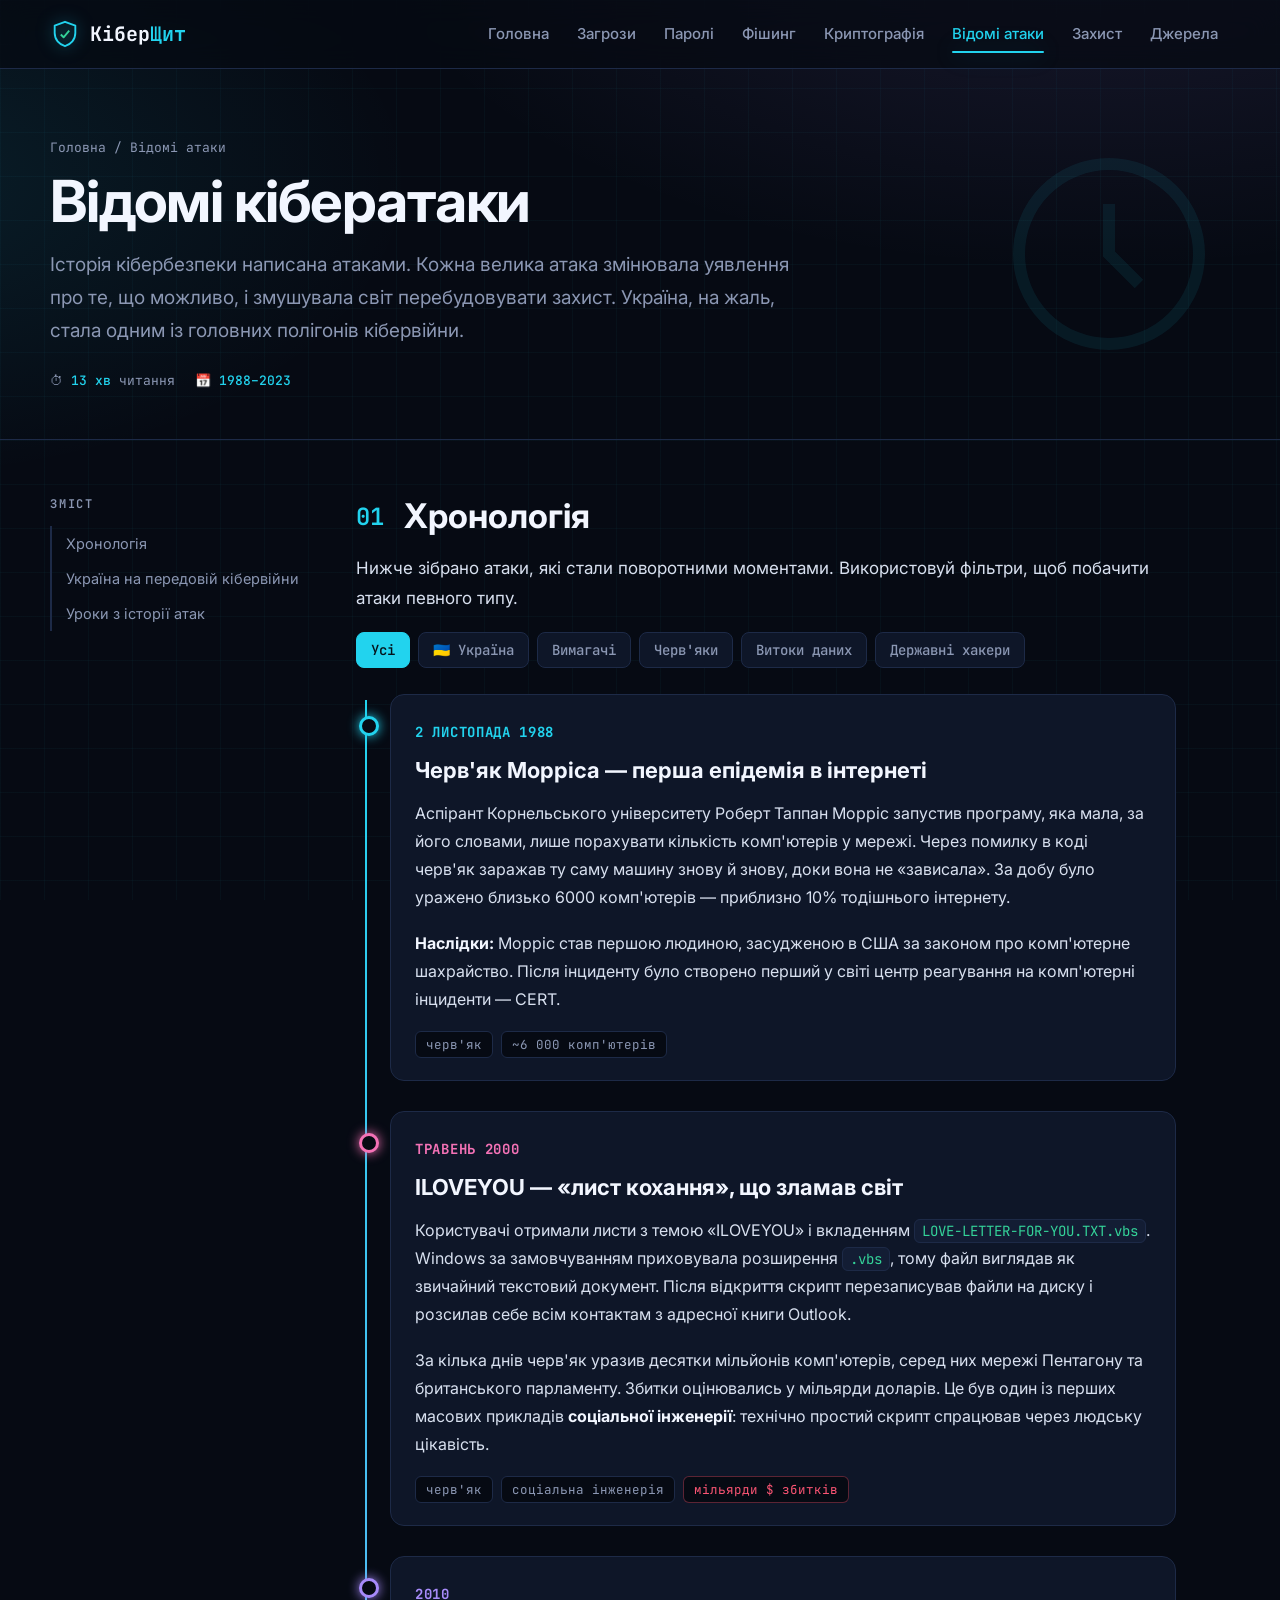
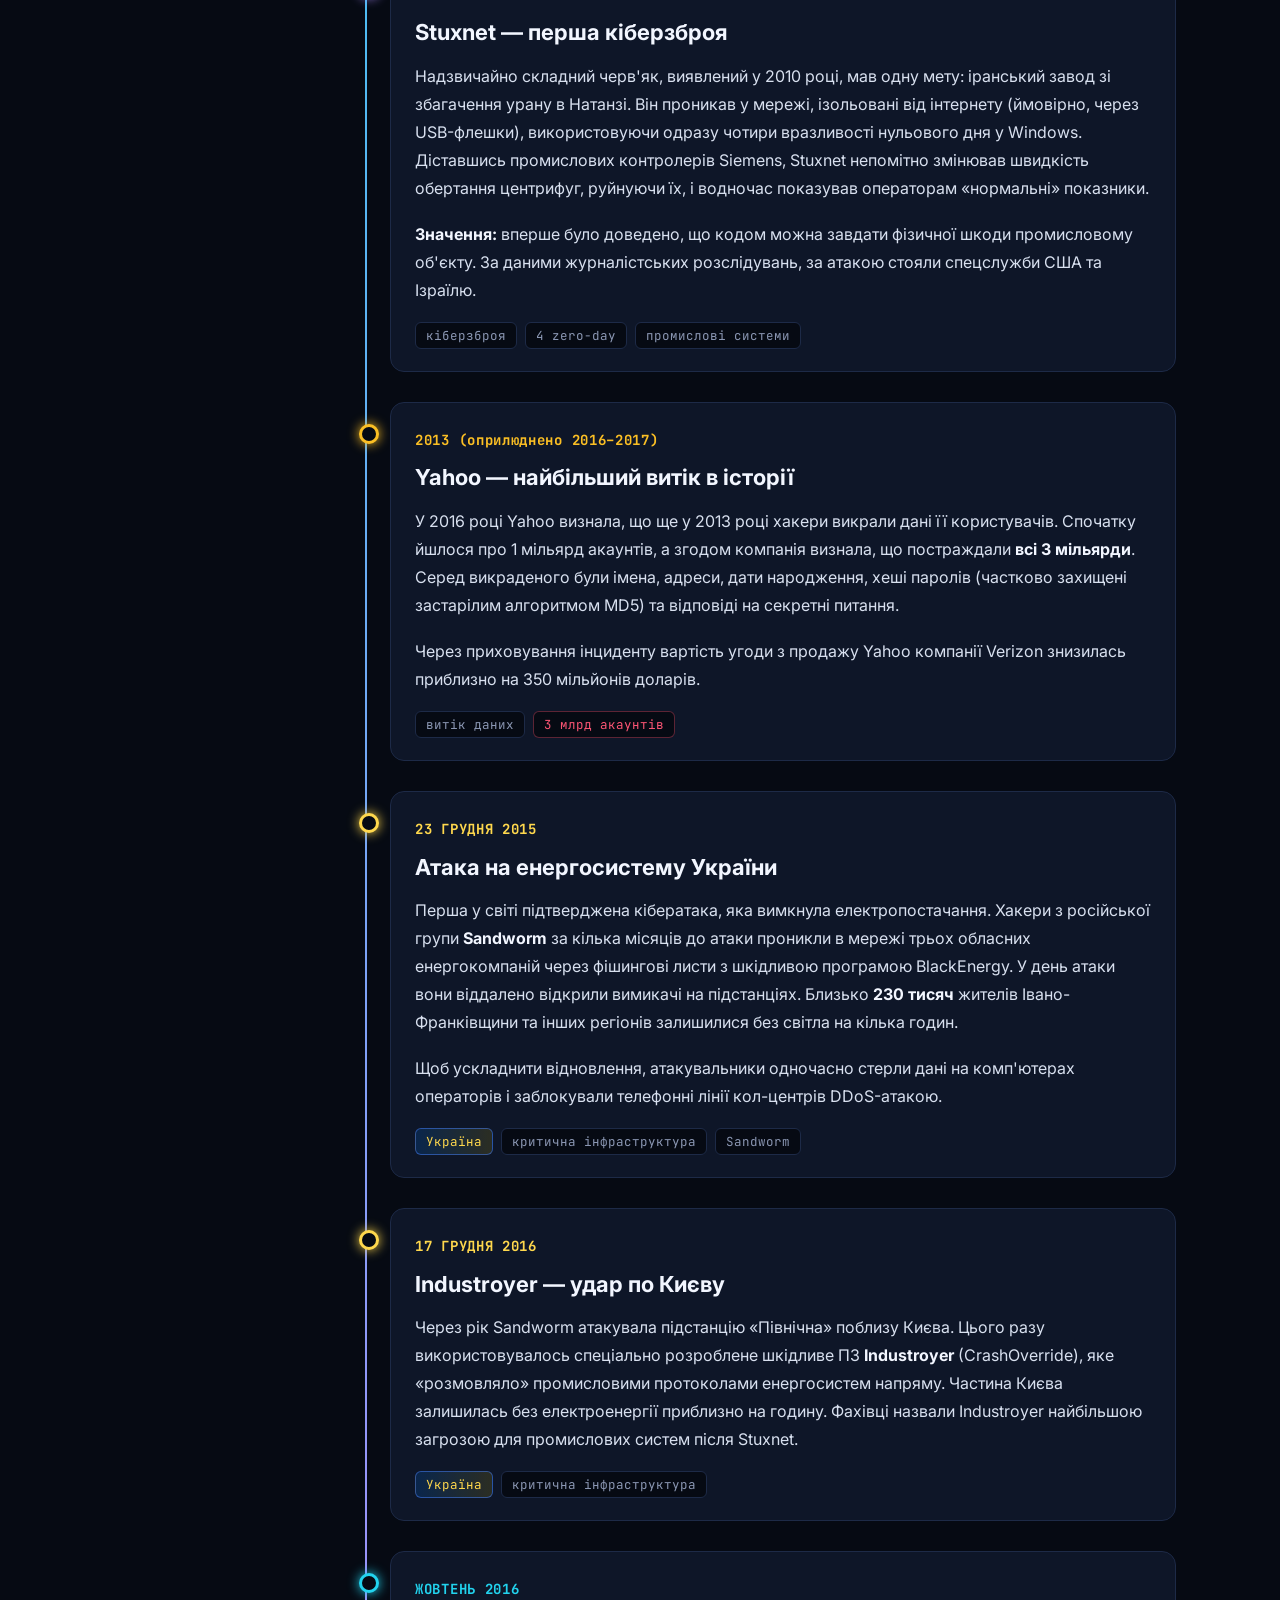
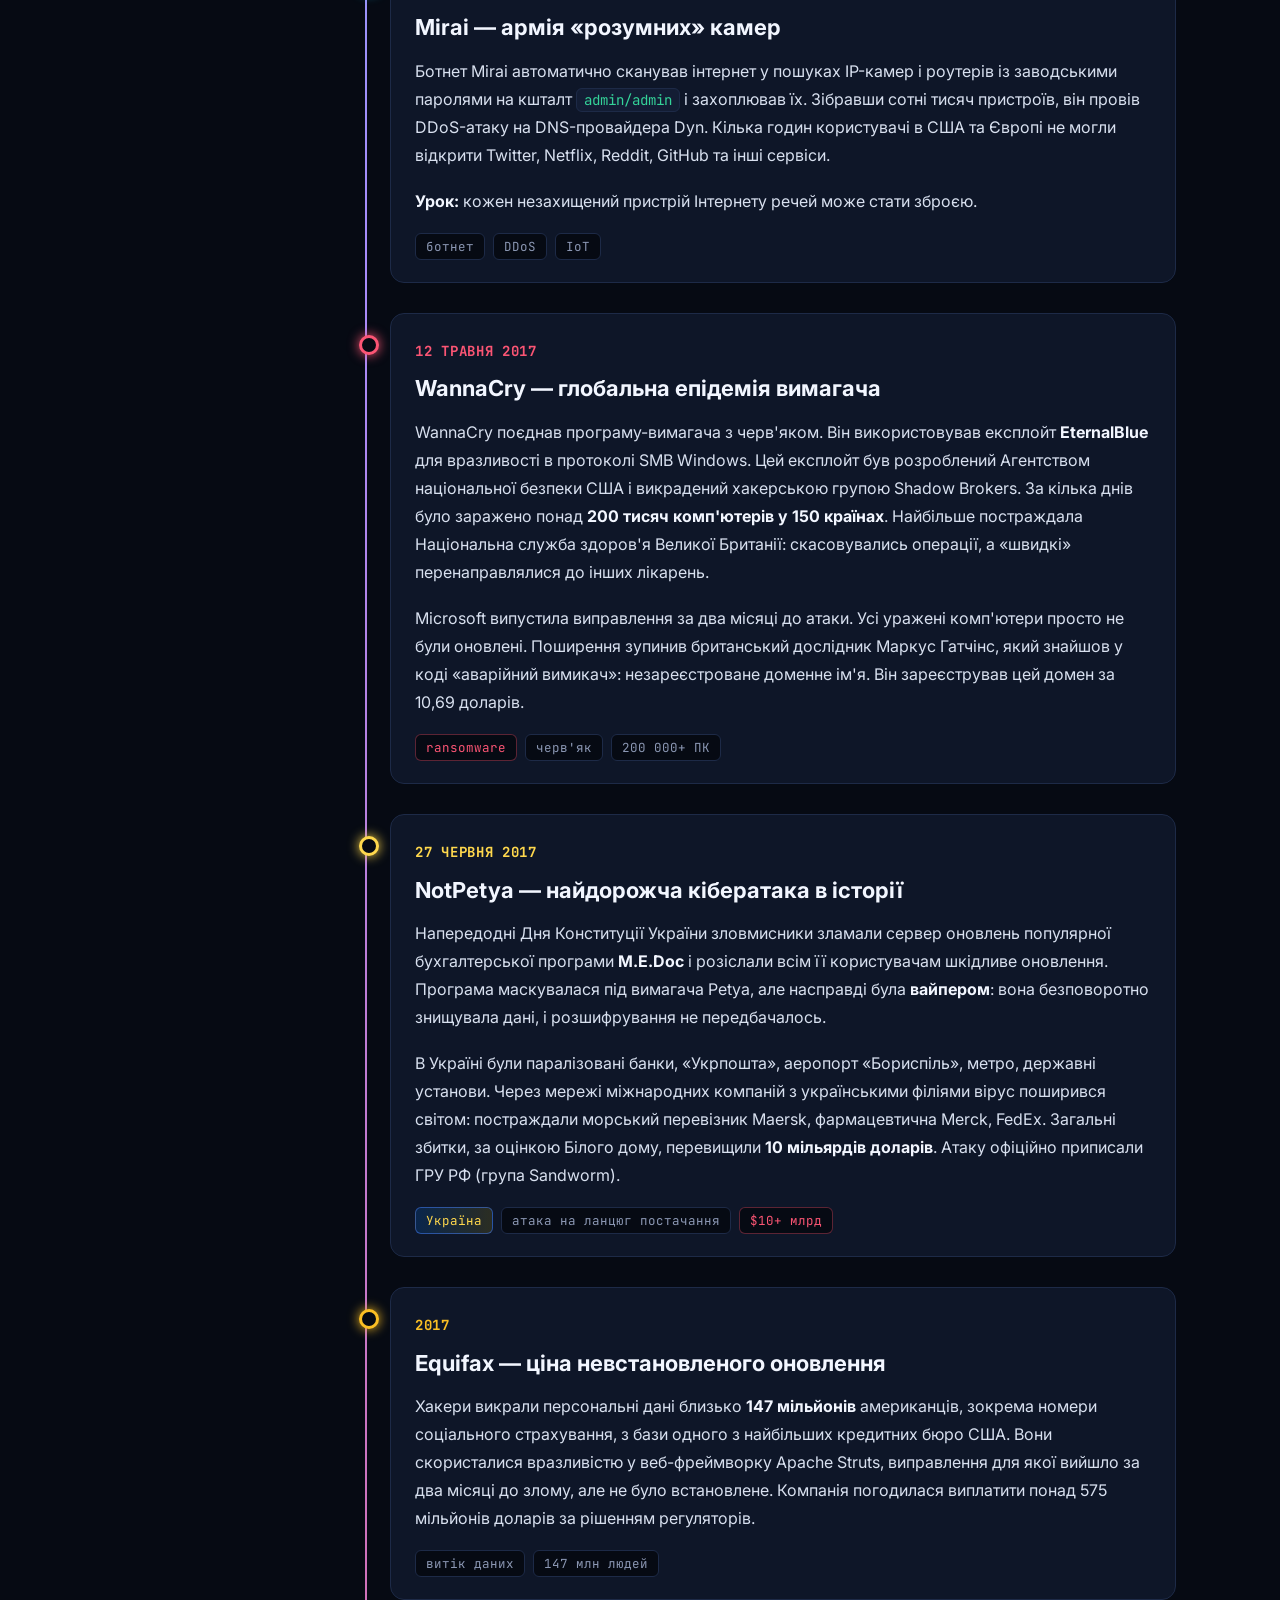
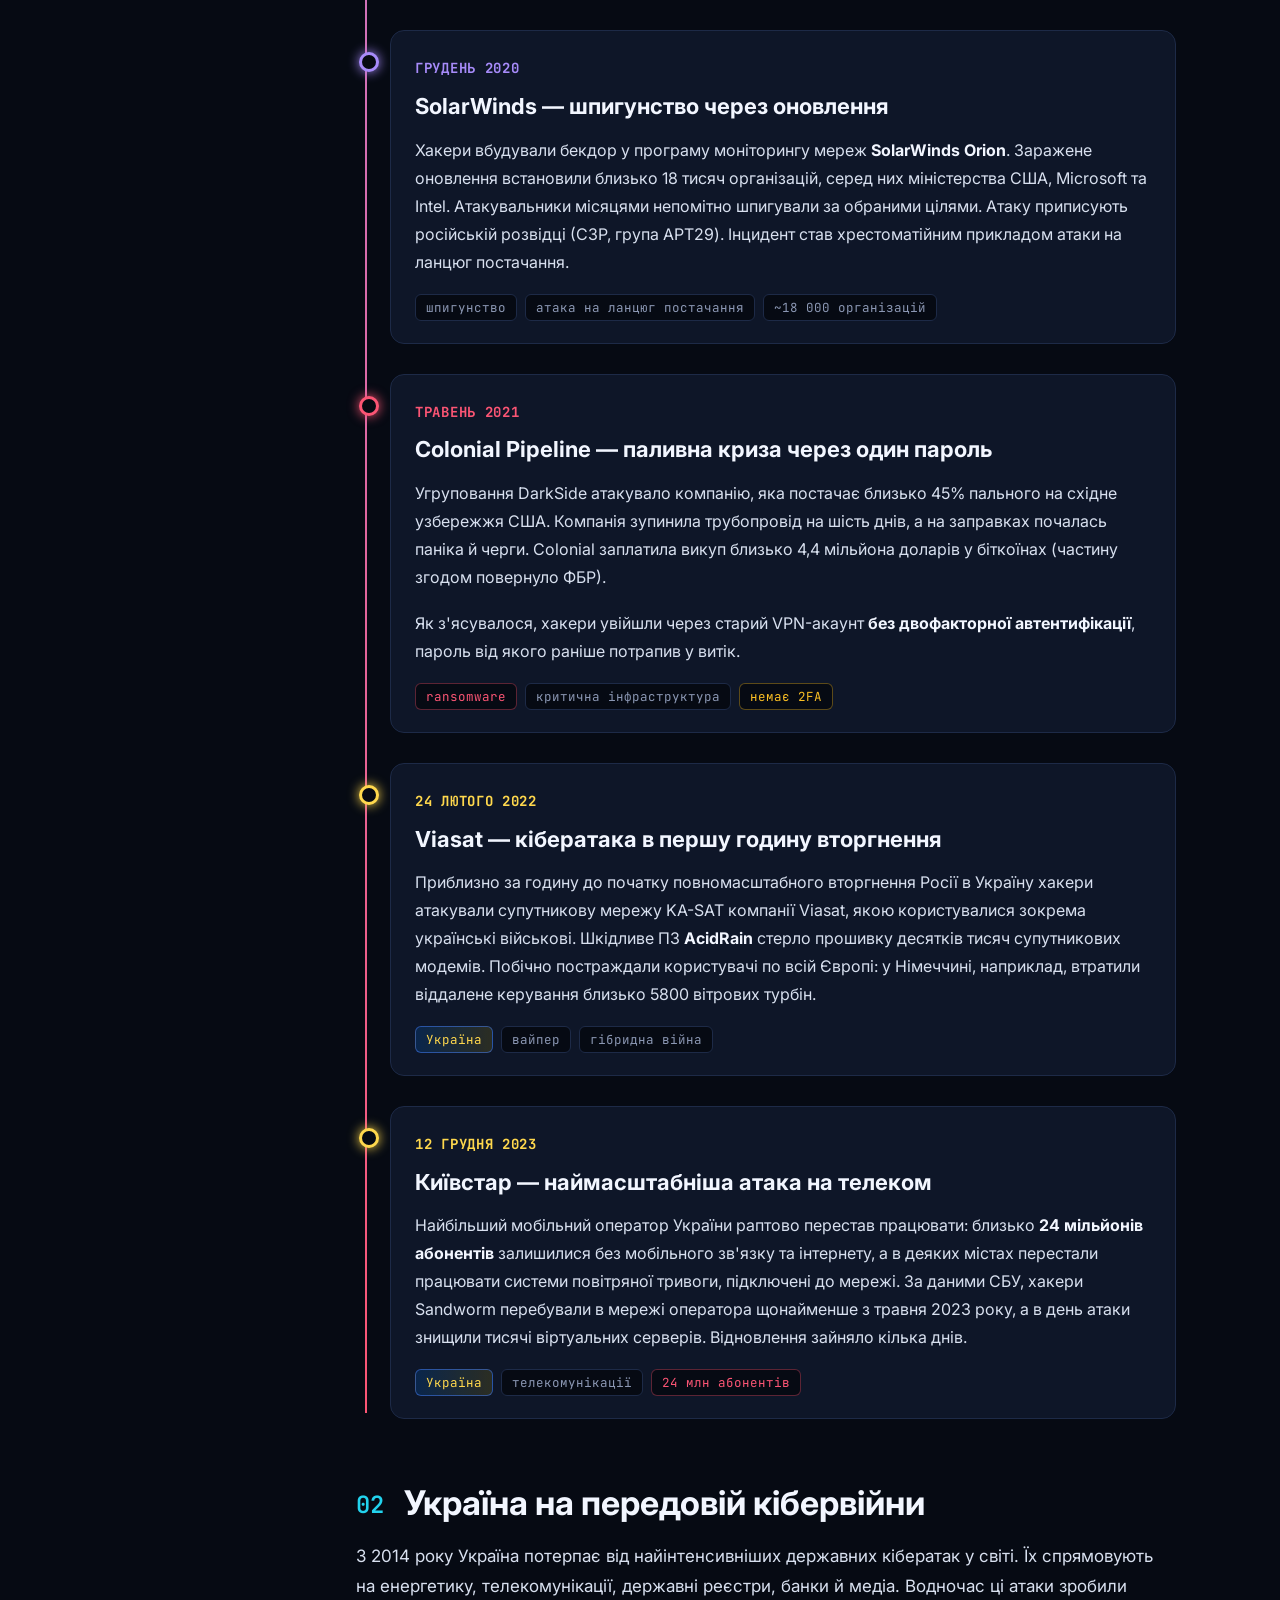
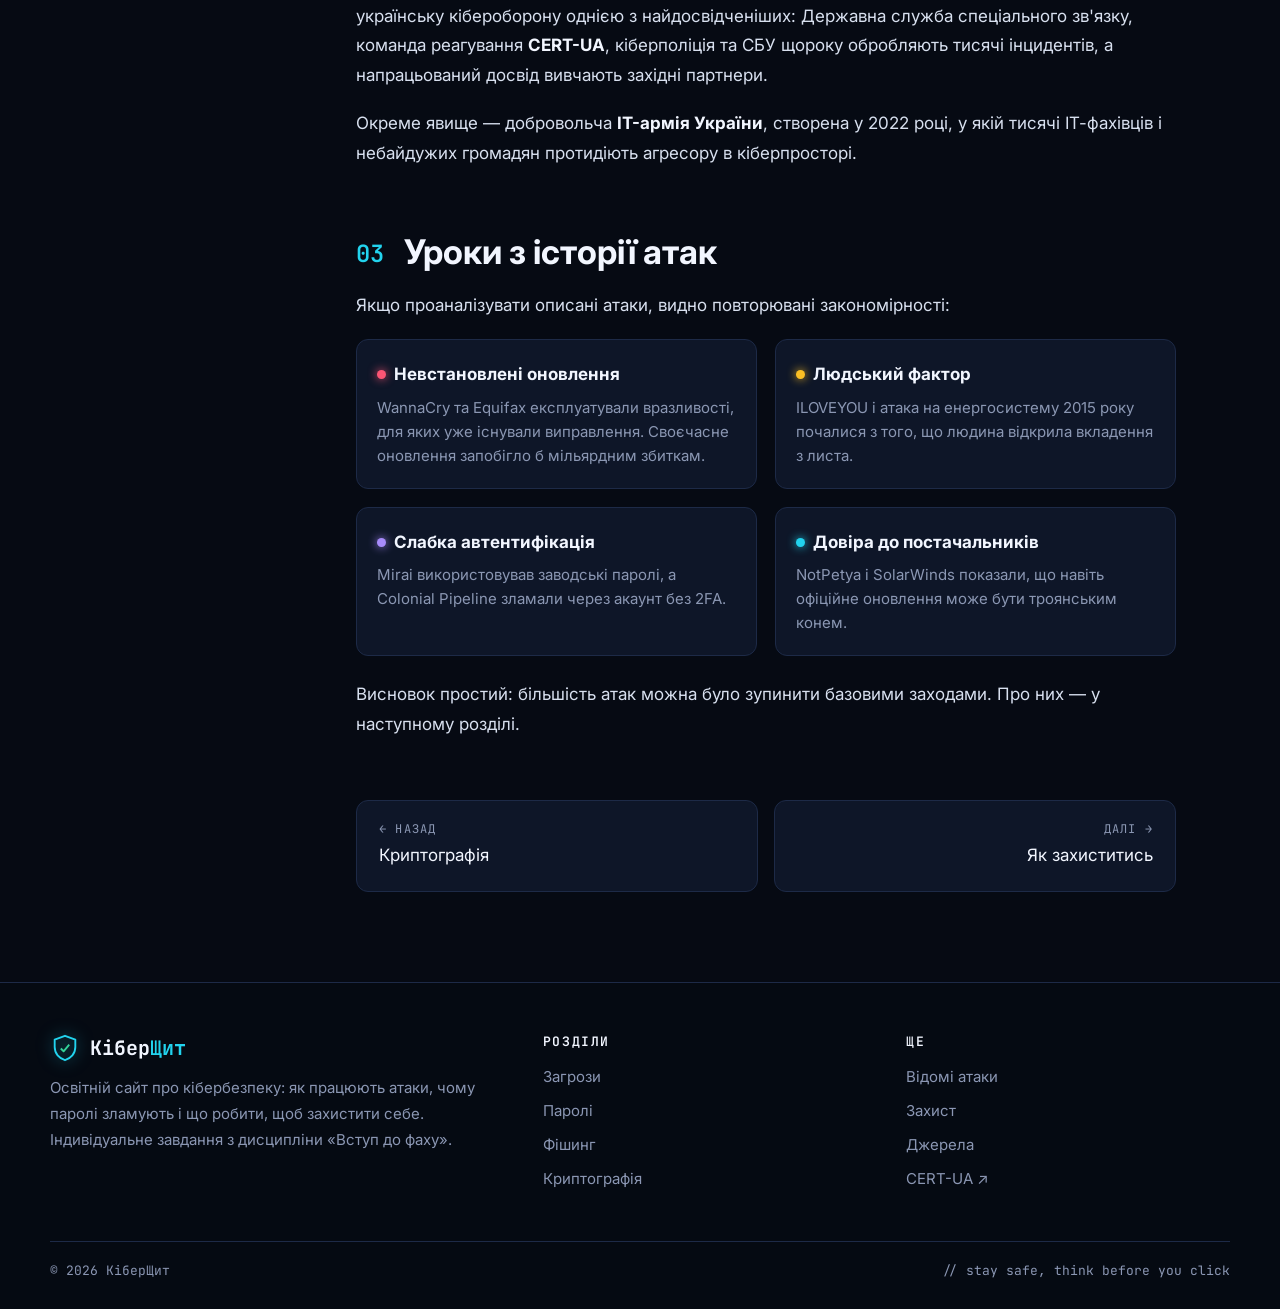
==== attacks.html @ 78609c38 "Сайт «КіберЩит» про кібербезпеку 8 сторінок: загрози, паролі, фішинг, криптографія, відомі атаки, за" ====
<!DOCTYPE html>
<html lang="uk">
<head>
  <meta charset="UTF-8">
  <meta name="viewport" content="width=device-width, initial-scale=1.0">
  <title>Відомі кібератаки — КіберЩит</title>
  <meta name="description" content="Хронологія найвідоміших кібератак: черв'як Морріса, ILOVEYOU, Stuxnet, WannaCry, NotPetya, атаки на енергосистему України та Київстар.">
  <link rel="preconnect" href="https://fonts.googleapis.com">
  <link rel="preconnect" href="https://fonts.gstatic.com" crossorigin>
  <link href="https://fonts.googleapis.com/css2?family=Inter:wght@400;500;600;700;800&family=JetBrains+Mono:wght@400;500;600;700;800&display=swap" rel="stylesheet">
  <link rel="stylesheet" href="assets/style.css">
  <link rel="icon" href="data:image/svg+xml,<svg xmlns='http://www.w3.org/2000/svg' viewBox='0 0 32 32'><path d='M16 3 5 7v8c0 7 4.7 12.2 11 14 6.3-1.8 11-7 11-14V7L16 3Z' fill='%2322d3ee'/></svg>">
</head>
<body>

<section class="page-hero">
  <svg class="big-icon" viewBox="0 0 24 24" fill="none" stroke="currentColor" stroke-width="1.2"><circle cx="12" cy="12" r="9"/><path d="M12 7v5l3 3"/></svg>
  <div class="container">
    <div class="crumbs"><a href="index.html">Головна</a> / Відомі атаки</div>
    <h1>Відомі кібератаки</h1>
    <p>Історія кібербезпеки написана атаками. Кожна велика атака змінювала уявлення про те, що можливо, і змушувала світ перебудовувати захист. Україна, на жаль, стала одним із головних полігонів кібервійни.</p>
    <div class="meta"><span>⏱ <b>13 хв</b> читання</span><span>📅 <b>1988–2023</b></span></div>
  </div>
</section>

<div class="container article-layout">
  <aside class="toc"></aside>
  <article class="prose">

    <h2>Хронологія</h2>
    <p>Нижче зібрано атаки, які стали поворотними моментами. Використовуй фільтри, щоб побачити атаки певного типу.</p>
    <div class="filters" id="filters">
      <button class="on" data-f="all" type="button">Усі</button>
      <button data-f="ua" type="button">🇺🇦 Україна</button>
      <button data-f="ransom" type="button">Вимагачі</button>
      <button data-f="worm" type="button">Черв'яки</button>
      <button data-f="leak" type="button">Витоки даних</button>
      <button data-f="state" type="button">Державні хакери</button>
    </div>

    <div class="timeline">
      <div class="tl-item reveal" data-cat="worm" style="--c: var(--cyan)">
        <div class="tl-card">
          <span class="tl-year">2 ЛИСТОПАДА 1988</span>
          <h3>Черв'як Морріса — перша епідемія в інтернеті</h3>
          <p>Аспірант Корнельського університету Роберт Таппан Морріс запустив програму, яка мала, за його словами, лише порахувати кількість комп'ютерів у мережі. Через помилку в коді черв'як заражав ту саму машину знову й знову, доки вона не «зависала». За добу було уражено близько 6000 комп'ютерів — приблизно 10% тодішнього інтернету.</p>
          <p><strong>Наслідки:</strong> Морріс став першою людиною, засудженою в США за законом про комп'ютерне шахрайство. Після інциденту було створено перший у світі центр реагування на комп'ютерні інциденти — CERT.</p>
          <div class="chips"><span class="chip">черв'як</span><span class="chip">~6 000 комп'ютерів</span></div>
        </div>
      </div>

      <div class="tl-item reveal" data-cat="worm" style="--c: #f472b6">
        <div class="tl-card">
          <span class="tl-year">ТРАВЕНЬ 2000</span>
          <h3>ILOVEYOU — «лист кохання», що зламав світ</h3>
          <p>Користувачі отримали листи з темою «ILOVEYOU» і вкладенням <code>LOVE-LETTER-FOR-YOU.TXT.vbs</code>. Windows за замовчуванням приховувала розширення <code>.vbs</code>, тому файл виглядав як звичайний текстовий документ. Після відкриття скрипт перезаписував файли на диску і розсилав себе всім контактам з адресної книги Outlook.</p>
          <p>За кілька днів черв'як уразив десятки мільйонів комп'ютерів, серед них мережі Пентагону та британського парламенту. Збитки оцінювались у мільярди доларів. Це був один із перших масових прикладів <strong>соціальної інженерії</strong>: технічно простий скрипт спрацював через людську цікавість.</p>
          <div class="chips"><span class="chip">черв'як</span><span class="chip">соціальна інженерія</span><span class="chip red">мільярди $ збитків</span></div>
        </div>
      </div>

      <div class="tl-item reveal" data-cat="state" style="--c: var(--violet)">
        <div class="tl-card">
          <span class="tl-year">2010</span>
          <h3>Stuxnet — перша кіберзброя</h3>
          <p>Надзвичайно складний черв'як, виявлений у 2010 році, мав одну мету: іранський завод зі збагачення урану в Натанзі. Він проникав у мережі, ізольовані від інтернету (ймовірно, через USB-флешки), використовуючи одразу чотири вразливості нульового дня у Windows. Діставшись промислових контролерів Siemens, Stuxnet непомітно змінював швидкість обертання центрифуг, руйнуючи їх, і водночас показував операторам «нормальні» показники.</p>
          <p><strong>Значення:</strong> вперше було доведено, що кодом можна завдати фізичної шкоди промисловому об'єкту. За даними журналістських розслідувань, за атакою стояли спецслужби США та Ізраїлю.</p>
          <div class="chips"><span class="chip">кіберзброя</span><span class="chip">4 zero-day</span><span class="chip">промислові системи</span></div>
        </div>
      </div>

      <div class="tl-item reveal" data-cat="leak" style="--c: var(--amber)">
        <div class="tl-card">
          <span class="tl-year">2013 (оприлюднено 2016–2017)</span>
          <h3>Yahoo — найбільший витік в історії</h3>
          <p>У 2016 році Yahoo визнала, що ще у 2013 році хакери викрали дані її користувачів. Спочатку йшлося про 1 мільярд акаунтів, а згодом компанія визнала, що постраждали <strong>всі 3 мільярди</strong>. Серед викраденого були імена, адреси, дати народження, хеші паролів (частково захищені застарілим алгоритмом MD5) та відповіді на секретні питання.</p>
          <p>Через приховування інциденту вартість угоди з продажу Yahoo компанії Verizon знизилась приблизно на 350 мільйонів доларів.</p>
          <div class="chips"><span class="chip">витік даних</span><span class="chip red">3 млрд акаунтів</span></div>
        </div>
      </div>

      <div class="tl-item reveal" data-cat="ua state" style="--c: #ffd84d">
        <div class="tl-card">
          <span class="tl-year">23 ГРУДНЯ 2015</span>
          <h3>Атака на енергосистему України</h3>
          <p>Перша у світі підтверджена кібератака, яка вимкнула електропостачання. Хакери з російської групи <strong>Sandworm</strong> за кілька місяців до атаки проникли в мережі трьох обласних енергокомпаній через фішингові листи з шкідливою програмою BlackEnergy. У день атаки вони віддалено відкрили вимикачі на підстанціях. Близько <strong>230 тисяч</strong> жителів Івано-Франківщини та інших регіонів залишилися без світла на кілька годин.</p>
          <p>Щоб ускладнити відновлення, атакувальники одночасно стерли дані на комп'ютерах операторів і заблокували телефонні лінії кол-центрів DDoS-атакою.</p>
          <div class="chips"><span class="chip ua">Україна</span><span class="chip">критична інфраструктура</span><span class="chip">Sandworm</span></div>
        </div>
      </div>

      <div class="tl-item reveal" data-cat="ua state" style="--c: #ffd84d">
        <div class="tl-card">
          <span class="tl-year">17 ГРУДНЯ 2016</span>
          <h3>Industroyer — удар по Києву</h3>
          <p>Через рік Sandworm атакувала підстанцію «Північна» поблизу Києва. Цього разу використовувалось спеціально розроблене шкідливе ПЗ <strong>Industroyer</strong> (CrashOverride), яке «розмовляло» промисловими протоколами енергосистем напряму. Частина Києва залишилась без електроенергії приблизно на годину. Фахівці назвали Industroyer найбільшою загрозою для промислових систем після Stuxnet.</p>
          <div class="chips"><span class="chip ua">Україна</span><span class="chip">критична інфраструктура</span></div>
        </div>
      </div>

      <div class="tl-item reveal" data-cat="worm" style="--c: var(--cyan)">
        <div class="tl-card">
          <span class="tl-year">ЖОВТЕНЬ 2016</span>
          <h3>Mirai — армія «розумних» камер</h3>
          <p>Ботнет Mirai автоматично сканував інтернет у пошуках IP-камер і роутерів із заводськими паролями на кшталт <code>admin/admin</code> і захоплював їх. Зібравши сотні тисяч пристроїв, він провів DDoS-атаку на DNS-провайдера Dyn. Кілька годин користувачі в США та Європі не могли відкрити Twitter, Netflix, Reddit, GitHub та інші сервіси.</p>
          <p><strong>Урок:</strong> кожен незахищений пристрій Інтернету речей може стати зброєю.</p>
          <div class="chips"><span class="chip">ботнет</span><span class="chip">DDoS</span><span class="chip">IoT</span></div>
        </div>
      </div>

      <div class="tl-item reveal" data-cat="ransom worm" style="--c: var(--red)">
        <div class="tl-card">
          <span class="tl-year">12 ТРАВНЯ 2017</span>
          <h3>WannaCry — глобальна епідемія вимагача</h3>
          <p>WannaCry поєднав програму-вимагача з черв'яком. Він використовував експлойт <strong>EternalBlue</strong> для вразливості в протоколі SMB Windows. Цей експлойт був розроблений Агентством національної безпеки США і викрадений хакерською групою Shadow Brokers. За кілька днів було заражено понад <strong>200 тисяч комп'ютерів у 150 країнах</strong>. Найбільше постраждала Національна служба здоров'я Великої Британії: скасовувались операції, а «швидкі» перенаправлялися до інших лікарень.</p>
          <p>Microsoft випустила виправлення за два місяці до атаки. Усі уражені комп'ютери просто не були оновлені. Поширення зупинив британський дослідник Маркус Гатчінс, який знайшов у коді «аварійний вимикач»: незареєстроване доменне ім'я. Він зареєстрував цей домен за 10,69 доларів.</p>
          <div class="chips"><span class="chip red">ransomware</span><span class="chip">черв'як</span><span class="chip">200 000+ ПК</span></div>
        </div>
      </div>

      <div class="tl-item reveal" data-cat="ua state ransom" style="--c: #ffd84d">
        <div class="tl-card">
          <span class="tl-year">27 ЧЕРВНЯ 2017</span>
          <h3>NotPetya — найдорожча кібератака в історії</h3>
          <p>Напередодні Дня Конституції України зловмисники зламали сервер оновлень популярної бухгалтерської програми <strong>M.E.Doc</strong> і розіслали всім її користувачам шкідливе оновлення. Програма маскувалася під вимагача Petya, але насправді була <strong>вайпером</strong>: вона безповоротно знищувала дані, і розшифрування не передбачалось.</p>
          <p>В Україні були паралізовані банки, «Укрпошта», аеропорт «Бориспіль», метро, державні установи. Через мережі міжнародних компаній з українськими філіями вірус поширився світом: постраждали морський перевізник Maersk, фармацевтична Merck, FedEx. Загальні збитки, за оцінкою Білого дому, перевищили <strong>10 мільярдів доларів</strong>. Атаку офіційно приписали ГРУ РФ (група Sandworm).</p>
          <div class="chips"><span class="chip ua">Україна</span><span class="chip">атака на ланцюг постачання</span><span class="chip red">$10+ млрд</span></div>
        </div>
      </div>

      <div class="tl-item reveal" data-cat="leak" style="--c: var(--amber)">
        <div class="tl-card">
          <span class="tl-year">2017</span>
          <h3>Equifax — ціна невстановленого оновлення</h3>
          <p>Хакери викрали персональні дані близько <strong>147 мільйонів</strong> американців, зокрема номери соціального страхування, з бази одного з найбільших кредитних бюро США. Вони скористалися вразливістю у веб-фреймворку Apache Struts, виправлення для якої вийшло за два місяці до злому, але не було встановлене. Компанія погодилася виплатити понад 575 мільйонів доларів за рішенням регуляторів.</p>
          <div class="chips"><span class="chip">витік даних</span><span class="chip">147 млн людей</span></div>
        </div>
      </div>

      <div class="tl-item reveal" data-cat="state" style="--c: var(--violet)">
        <div class="tl-card">
          <span class="tl-year">ГРУДЕНЬ 2020</span>
          <h3>SolarWinds — шпигунство через оновлення</h3>
          <p>Хакери вбудували бекдор у програму моніторингу мереж <strong>SolarWinds Orion</strong>. Заражене оновлення встановили близько 18 тисяч організацій, серед них міністерства США, Microsoft та Intel. Атакувальники місяцями непомітно шпигували за обраними цілями. Атаку приписують російській розвідці (СЗР, група APT29). Інцидент став хрестоматійним прикладом атаки на ланцюг постачання.</p>
          <div class="chips"><span class="chip">шпигунство</span><span class="chip">атака на ланцюг постачання</span><span class="chip">~18 000 організацій</span></div>
        </div>
      </div>

      <div class="tl-item reveal" data-cat="ransom" style="--c: var(--red)">
        <div class="tl-card">
          <span class="tl-year">ТРАВЕНЬ 2021</span>
          <h3>Colonial Pipeline — паливна криза через один пароль</h3>
          <p>Угруповання DarkSide атакувало компанію, яка постачає близько 45% пального на східне узбережжя США. Компанія зупинила трубопровід на шість днів, а на заправках почалась паніка й черги. Colonial заплатила викуп близько 4,4 мільйона доларів у біткоїнах (частину згодом повернуло ФБР).</p>
          <p>Як з'ясувалося, хакери увійшли через старий VPN-акаунт <strong>без двофакторної автентифікації</strong>, пароль від якого раніше потрапив у витік.</p>
          <div class="chips"><span class="chip red">ransomware</span><span class="chip">критична інфраструктура</span><span class="chip amber">немає 2FA</span></div>
        </div>
      </div>

      <div class="tl-item reveal" data-cat="ua state" style="--c: #ffd84d">
        <div class="tl-card">
          <span class="tl-year">24 ЛЮТОГО 2022</span>
          <h3>Viasat — кібератака в першу годину вторгнення</h3>
          <p>Приблизно за годину до початку повномасштабного вторгнення Росії в Україну хакери атакували супутникову мережу KA-SAT компанії Viasat, якою користувалися зокрема українські військові. Шкідливе ПЗ <strong>AcidRain</strong> стерло прошивку десятків тисяч супутникових модемів. Побічно постраждали користувачі по всій Європі: у Німеччині, наприклад, втратили віддалене керування близько 5800 вітрових турбін.</p>
          <div class="chips"><span class="chip ua">Україна</span><span class="chip">вайпер</span><span class="chip">гібридна війна</span></div>
        </div>
      </div>

      <div class="tl-item reveal" data-cat="ua state" style="--c: #ffd84d">
        <div class="tl-card">
          <span class="tl-year">12 ГРУДНЯ 2023</span>
          <h3>Київстар — наймасштабніша атака на телеком</h3>
          <p>Найбільший мобільний оператор України раптово перестав працювати: близько <strong>24 мільйонів абонентів</strong> залишилися без мобільного зв'язку та інтернету, а в деяких містах перестали працювати системи повітряної тривоги, підключені до мережі. За даними СБУ, хакери Sandworm перебували в мережі оператора щонайменше з травня 2023 року, а в день атаки знищили тисячі віртуальних серверів. Відновлення зайняло кілька днів.</p>
          <div class="chips"><span class="chip ua">Україна</span><span class="chip">телекомунікації</span><span class="chip red">24 млн абонентів</span></div>
        </div>
      </div>
    </div>

    <h2>Україна на передовій кібервійни</h2>
    <p>З 2014 року Україна потерпає від найінтенсивніших державних кібератак у світі. Їх спрямовують на енергетику, телекомунікації, державні реєстри, банки й медіа. Водночас ці атаки зробили українську кібероборону однією з найдосвідченіших: Державна служба спеціального зв'язку, команда реагування <strong>CERT-UA</strong>, кіберполіція та СБУ щороку обробляють тисячі інцидентів, а напрацьований досвід вивчають західні партнери.</p>
    <p>Окреме явище — добровольча <strong>IT-армія України</strong>, створена у 2022 році, у якій тисячі ІТ-фахівців і небайдужих громадян протидіють агресору в кіберпросторі.</p>

    <h2>Уроки з історії атак</h2>
    <p>Якщо проаналізувати описані атаки, видно повторювані закономірності:</p>
    <div class="grid-2">
      <div class="mini" style="--c: var(--red)"><h4><span class="dot"></span>Невстановлені оновлення</h4><p>WannaCry та Equifax експлуатували вразливості, для яких уже існували виправлення. Своєчасне оновлення запобігло б мільярдним збиткам.</p></div>
      <div class="mini" style="--c: var(--amber)"><h4><span class="dot"></span>Людський фактор</h4><p>ILOVEYOU і атака на енергосистему 2015 року почалися з того, що людина відкрила вкладення з листа.</p></div>
      <div class="mini" style="--c: var(--violet)"><h4><span class="dot"></span>Слабка автентифікація</h4><p>Mirai використовував заводські паролі, а Colonial Pipeline зламали через акаунт без 2FA.</p></div>
      <div class="mini" style="--c: var(--cyan)"><h4><span class="dot"></span>Довіра до постачальників</h4><p>NotPetya і SolarWinds показали, що навіть офіційне оновлення може бути троянським конем.</p></div>
    </div>
    <p>Висновок простий: більшість атак можна було зупинити базовими заходами. Про них — у наступному розділі.</p>

    <nav class="pager">
      <a class="prev" href="crypto.html"><small>← Назад</small>Криптографія</a>
      <a class="next" href="protection.html"><small>Далі →</small>Як захиститись</a>
    </nav>
  </article>
</div>

<script src="assets/main.js"></script>
<script>
  // Фільтр таймлайну
  document.getElementById("filters").addEventListener("click", e => {
    const b = e.target.closest("button");
    if (!b) return;
    document.querySelectorAll("#filters button").forEach(x => x.classList.toggle("on", x === b));
    const f = b.dataset.f;
    document.querySelectorAll(".tl-item").forEach(item => {
      const show = f === "all" || item.dataset.cat.split(" ").includes(f);
      item.classList.toggle("hidden", !show);
      if (show) item.classList.add("visible");
    });
  });
</script>
</body>
</html>
---- assets/style.css ----
/* ==========================================================
   КіберЩит — спільні стилі сайту
   ========================================================== */

:root {
  --bg: #060a13;
  --bg-2: #0a1020;
  --surface: #0e1628;
  --surface-2: #131d34;
  --border: #1d2a47;
  --text: #d8e0ef;
  --muted: #8b97b3;
  --heading: #f2f6ff;
  --cyan: #22d3ee;
  --green: #34d399;
  --red: #fb5574;
  --amber: #fbbf24;
  --violet: #a78bfa;
  --accent: var(--cyan);
  --glow: 0 0 24px rgba(34, 211, 238, .35);
  --radius: 14px;
  --mono: "JetBrains Mono", ui-monospace, Consolas, monospace;
  --sans: "Inter", system-ui, -apple-system, "Segoe UI", sans-serif;
  --maxw: 1180px;
}

* { box-sizing: border-box; }
html { scroll-behavior: smooth; scroll-padding-top: 90px; }
body {
  margin: 0;
  background: var(--bg);
  color: var(--text);
  font: 17px/1.75 var(--sans);
  -webkit-font-smoothing: antialiased;
  overflow-x: hidden;
}
/* Фонова сітка */
body::before {
  content: "";
  position: fixed; inset: 0; z-index: -2;
  background:
    linear-gradient(rgba(34,211,238,.035) 1px, transparent 1px) 0 0 / 44px 44px,
    linear-gradient(90deg, rgba(34,211,238,.035) 1px, transparent 1px) 0 0 / 44px 44px,
    radial-gradient(1200px 600px at 85% -10%, rgba(167,139,250,.12), transparent 60%),
    radial-gradient(900px 500px at -10% 20%, rgba(34,211,238,.10), transparent 60%),
    var(--bg);
}
img { max-width: 100%; display: block; }
a { color: var(--cyan); text-decoration: none; }
a:hover { text-decoration: underline; }
::selection { background: rgba(34,211,238,.3); color: #fff; }

.container { width: min(var(--maxw), 100% - 32px); margin-inline: auto; }

/* ---------- Прогрес прокрутки ---------- */
.progress {
  position: fixed; top: 0; left: 0; height: 3px; width: 0;
  background: linear-gradient(90deg, var(--cyan), var(--violet), var(--green));
  z-index: 200; box-shadow: var(--glow);
}

/* ---------- Шапка ---------- */
.header {
  position: sticky; top: 0; z-index: 100;
  background: rgba(6,10,19,.72);
  backdrop-filter: blur(14px);
  -webkit-backdrop-filter: blur(14px);
  border-bottom: 1px solid var(--border);
}
.header .container { display: flex; align-items: center; justify-content: space-between; height: 68px; gap: 16px; }
.logo { display: flex; align-items: center; gap: 10px; font: 700 20px var(--mono); color: var(--heading); white-space: nowrap; }
.logo:hover { text-decoration: none; }
.logo svg { width: 30px; height: 30px; filter: drop-shadow(0 0 8px rgba(34,211,238,.6)); }
.logo b { color: var(--cyan); font-weight: inherit; }

.nav { display: flex; gap: 4px; }
.nav a {
  color: var(--muted); font-size: 15px; font-weight: 500;
  padding: 8px 12px; border-radius: 8px; position: relative; transition: color .2s, background .2s;
}
.nav a:hover { color: var(--heading); background: var(--surface); text-decoration: none; }
.nav a.active { color: var(--cyan); }
.nav a.active::after {
  content: ""; position: absolute; left: 12px; right: 12px; bottom: 2px; height: 2px;
  background: var(--cyan); border-radius: 2px; box-shadow: var(--glow);
}
.burger { display: none; background: none; border: 1px solid var(--border); border-radius: 8px; color: var(--text); width: 42px; height: 42px; cursor: pointer; }
.burger span, .burger span::before, .burger span::after {
  display: block; width: 18px; height: 2px; background: currentColor; margin: auto; position: relative; transition: .3s;
}
.burger span::before, .burger span::after { content: ""; position: absolute; left: 0; }
.burger span::before { top: -6px; }
.burger span::after { top: 6px; }
.burger.open span { background: transparent; }
.burger.open span::before { top: 0; transform: rotate(45deg); }
.burger.open span::after { top: 0; transform: rotate(-45deg); }

@media (max-width: 980px) {
  .burger { display: block; }
  .nav {
    position: fixed; top: 68px; left: 0; right: 0;
    flex-direction: column; padding: 12px 16px 20px;
    background: rgba(6,10,19,.97); border-bottom: 1px solid var(--border);
    transform: translateY(-120%); transition: transform .35s ease; z-index: 99;
  }
  .nav.open { transform: none; }
  .nav a { padding: 12px; font-size: 17px; }
  .nav a.active::after { display: none; }
}

/* ---------- Кнопки ---------- */
.btn {
  display: inline-flex; align-items: center; gap: 8px;
  padding: 13px 24px; border-radius: 10px; font-weight: 600; font-size: 16px;
  border: 1px solid var(--cyan); color: #04121a; background: var(--cyan);
  cursor: pointer; transition: transform .2s, box-shadow .2s, background .2s; font-family: inherit;
}
.btn:hover { text-decoration: none; transform: translateY(-2px); box-shadow: 0 8px 30px rgba(34,211,238,.4); }
.btn.ghost { background: transparent; color: var(--cyan); }
.btn.ghost:hover { background: rgba(34,211,238,.08); }
.btn.small { padding: 8px 16px; font-size: 14px; }

/* ---------- Головний екран ---------- */
.hero { position: relative; min-height: calc(100vh - 68px); display: flex; align-items: center; overflow: hidden; }
#matrix { position: absolute; inset: 0; width: 100%; height: 100%; opacity: .22; z-index: -1; }
.hero::after {
  content: ""; position: absolute; inset: 0; z-index: -1;
  background: radial-gradient(ellipse at center, transparent 30%, var(--bg) 85%);
}
.hero-inner { display: grid; grid-template-columns: 1.2fr .8fr; gap: 48px; align-items: center; padding: 60px 0; }
.tag {
  display: inline-flex; align-items: center; gap: 8px;
  font: 500 13px var(--mono); color: var(--green);
  padding: 6px 12px; border: 1px solid rgba(52,211,153,.35); border-radius: 999px; background: rgba(52,211,153,.07);
}
.tag::before { content: ""; width: 7px; height: 7px; border-radius: 50%; background: var(--green); box-shadow: 0 0 10px var(--green); animation: pulse 1.6s infinite; }
@keyframes pulse { 50% { opacity: .3; } }

.hero h1 {
  font-size: clamp(40px, 6.5vw, 76px); line-height: 1.05; margin: 22px 0 18px; color: var(--heading); letter-spacing: -.02em;
}
.hero h1 .grad {
  background: linear-gradient(90deg, var(--cyan), var(--violet));
  -webkit-background-clip: text; background-clip: text; color: transparent;
}
.hero .lead { font-size: 19px; color: var(--muted); max-width: 600px; }
.typed { font-family: var(--mono); color: var(--green); }
.typed::after { content: "▋"; animation: blink 1s steps(1) infinite; margin-left: 2px; }
@keyframes blink { 50% { opacity: 0; } }
.hero .actions { display: flex; gap: 14px; flex-wrap: wrap; margin-top: 32px; }

/* Глітч-ефект */
.glitch { position: relative; display: inline-block; }
.glitch::before, .glitch::after {
  content: attr(data-text); position: absolute; inset: 0; opacity: .8;
}
.glitch::before { color: var(--red); animation: glitch 3s infinite linear alternate-reverse; clip-path: inset(0 0 60% 0); }
.glitch::after { color: var(--cyan); animation: glitch 2.4s infinite linear alternate; clip-path: inset(55% 0 0 0); }
@keyframes glitch {
  0%, 88% { transform: none; }
  90% { transform: translate(-3px, 1px); }
  92% { transform: translate(3px, -1px); }
  94% { transform: translate(-2px, 2px); }
  96% { transform: translate(2px, 0); }
  100% { transform: none; }
}

/* Термінал на головній */
.terminal {
  background: rgba(10,16,32,.9); border: 1px solid var(--border); border-radius: var(--radius);
  box-shadow: 0 30px 80px rgba(0,0,0,.5), var(--glow); overflow: hidden; font: 14px/1.7 var(--mono);
}
.terminal .bar { display: flex; gap: 7px; padding: 12px 14px; background: var(--surface-2); border-bottom: 1px solid var(--border); }
.terminal .bar i { width: 12px; height: 12px; border-radius: 50%; background: #ff5f57; }
.terminal .bar i:nth-child(2) { background: #febc2e; }
.terminal .bar i:nth-child(3) { background: #28c840; }
.terminal pre { margin: 0; padding: 18px; min-height: 300px; white-space: pre-wrap; color: var(--text); }
.terminal .ok { color: var(--green); }
.terminal .warn { color: var(--amber); }
.terminal .bad { color: var(--red); }
.terminal .dim { color: var(--muted); }

@media (max-width: 900px) {
  .hero-inner { grid-template-columns: 1fr; }
  .hero { min-height: auto; }
}

/* ---------- Секції ---------- */
section.block { padding: 90px 0; }
.section-title { text-align: center; max-width: 720px; margin: 0 auto 50px; }
.section-title .kicker { font: 600 13px var(--mono); color: var(--cyan); letter-spacing: .15em; text-transform: uppercase; }
.section-title h2 { font-size: clamp(30px, 4vw, 44px); color: var(--heading); margin: 10px 0 12px; line-height: 1.15; }
.section-title p { color: var(--muted); margin: 0; }

/* Статистика */
.stats { display: grid; grid-template-columns: repeat(4, 1fr); gap: 18px; }
.stat {
  background: var(--surface); border: 1px solid var(--border); border-radius: var(--radius);
  padding: 26px 22px; text-align: center; position: relative; overflow: hidden;
}
.stat::before { content: ""; position: absolute; inset: 0 0 auto; height: 2px; background: linear-gradient(90deg, transparent, var(--cyan), transparent); }
.stat .num { font: 700 40px var(--mono); color: var(--heading); line-height: 1.1; }
.stat .num small { font-size: 22px; color: var(--cyan); }
.stat p { margin: 8px 0 0; color: var(--muted); font-size: 14px; line-height: 1.5; }
@media (max-width: 800px) { .stats { grid-template-columns: repeat(2, 1fr); } }
@media (max-width: 440px) { .stats { grid-template-columns: 1fr; } }

/* Картки розділів */
.cards { display: grid; grid-template-columns: repeat(3, 1fr); gap: 20px; }
.card {
  --c: var(--cyan);
  display: block; position: relative; padding: 30px 26px; border-radius: var(--radius);
  background: var(--surface); border: 1px solid var(--border); color: var(--text);
  transition: transform .3s, border-color .3s, box-shadow .3s; overflow: hidden;
}
.card::after {
  content: ""; position: absolute; width: 220px; height: 220px; border-radius: 50%;
  background: radial-gradient(circle, color-mix(in srgb, var(--c) 25%, transparent), transparent 70%);
  top: var(--my, -200px); left: var(--mx, -200px); transform: translate(-50%, -50%);
  pointer-events: none; transition: opacity .3s; opacity: 0;
}
.card:hover::after { opacity: 1; }
a.card:hover { text-decoration: none; transform: translateY(-6px); border-color: var(--c); box-shadow: 0 20px 50px rgba(0,0,0,.35); }
.card .icon {
  width: 52px; height: 52px; border-radius: 12px; display: grid; place-items: center;
  background: color-mix(in srgb, var(--c) 14%, transparent); color: var(--c); margin-bottom: 18px;
  border: 1px solid color-mix(in srgb, var(--c) 35%, transparent);
}
.card .icon svg { width: 26px; height: 26px; }
.card h3 { color: var(--heading); margin: 0 0 8px; font-size: 21px; }
.card p { margin: 0; color: var(--muted); font-size: 15.5px; line-height: 1.65; }
.card .more { display: inline-block; margin-top: 16px; font: 600 14px var(--mono); color: var(--c); }
@media (max-width: 900px) { .cards { grid-template-columns: repeat(2, 1fr); } }
@media (max-width: 600px) { .cards { grid-template-columns: 1fr; } }

/* Тріада CIA */
.cia { display: grid; grid-template-columns: repeat(3, 1fr); gap: 20px; }
.cia .card { text-align: center; }
.cia .letter { font: 800 64px var(--mono); line-height: 1; color: var(--c); text-shadow: 0 0 30px color-mix(in srgb, var(--c) 60%, transparent); }
@media (max-width: 760px) { .cia { grid-template-columns: 1fr; } }

/* ---------- Внутрішні сторінки ---------- */
.page-hero { padding: 70px 0 50px; border-bottom: 1px solid var(--border); position: relative; overflow: hidden; }
.page-hero .crumbs { font: 13px var(--mono); color: var(--muted); }
.page-hero .crumbs a { color: var(--muted); }
.page-hero h1 { font-size: clamp(34px, 5vw, 58px); color: var(--heading); margin: 14px 0 14px; line-height: 1.1; letter-spacing: -.02em; }
.page-hero p { color: var(--muted); font-size: 19px; max-width: 760px; margin: 0; }
.page-hero .meta { display: flex; gap: 20px; flex-wrap: wrap; margin-top: 24px; font: 13px var(--mono); color: var(--muted); }
.page-hero .meta b { color: var(--cyan); font-weight: 500; }
.page-hero .big-icon {
  position: absolute; right: 4%; top: 50%; transform: translateY(-50%);
  width: 240px; height: 240px; color: var(--cyan); opacity: .08; pointer-events: none;
}
@media (max-width: 800px) { .page-hero .big-icon { display: none; } }

.article-layout { display: grid; grid-template-columns: 250px 1fr; gap: 56px; padding: 56px 0 90px; }
.toc { position: sticky; top: 96px; align-self: start; max-height: calc(100vh - 120px); overflow: auto; }
.toc h4 { font: 600 12px var(--mono); color: var(--muted); letter-spacing: .15em; text-transform: uppercase; margin: 0 0 14px; }
.toc a {
  display: block; color: var(--muted); font-size: 14.5px; line-height: 1.45; padding: 7px 0 7px 14px;
  border-left: 2px solid var(--border); transition: .2s;
}
.toc a:hover { color: var(--heading); text-decoration: none; }
.toc a.active { color: var(--cyan); border-color: var(--cyan); }
@media (max-width: 980px) {
  .article-layout { grid-template-columns: 1fr; gap: 0; }
  .toc { position: static; max-height: none; background: var(--surface); border: 1px solid var(--border); border-radius: var(--radius); padding: 20px; margin-bottom: 30px; }
}

/* Типографіка статті */
.prose { min-width: 0; max-width: 820px; counter-reset: h2; }
.prose h2 {
  font-size: clamp(26px, 3.2vw, 34px); color: var(--heading); margin: 64px 0 18px; line-height: 1.2;
  counter-increment: h2; scroll-margin-top: 90px;
}
.prose h2::before { content: counter(h2, decimal-leading-zero) " "; font: 600 .7em var(--mono); color: var(--cyan); margin-right: 6px; vertical-align: .12em; }
.prose > h2:first-child { margin-top: 0; }
.prose h3 { font-size: 22px; color: var(--heading); margin: 36px 0 10px; }
.prose p { margin: 0 0 18px; }
.prose ul, .prose ol { padding-left: 22px; margin: 0 0 20px; }
.prose li { margin-bottom: 8px; }
.prose li::marker { color: var(--cyan); }
.prose strong { color: var(--heading); }
.prose code { font: .88em var(--mono); background: var(--surface-2); padding: 2px 7px; border-radius: 6px; color: var(--green); border: 1px solid var(--border); }
.prose pre {
  font: 14px/1.65 var(--mono); background: var(--bg-2); border: 1px solid var(--border); border-radius: 10px;
  padding: 18px 20px; overflow-x: auto; color: var(--text); margin: 0 0 22px;
}
.prose pre code { background: none; border: 0; padding: 0; color: inherit; }
.prose blockquote {
  margin: 28px 0; padding: 18px 24px; border-left: 3px solid var(--violet);
  background: linear-gradient(90deg, rgba(167,139,250,.08), transparent); border-radius: 0 10px 10px 0;
  font-size: 19px; font-style: italic; color: var(--heading);
}
.prose blockquote cite { display: block; margin-top: 8px; font-size: 14px; font-style: normal; color: var(--muted); }

.callout {
  --c: var(--cyan);
  display: flex; gap: 14px; padding: 18px 20px; margin: 26px 0; border-radius: 12px;
  background: color-mix(in srgb, var(--c) 8%, transparent); border: 1px solid color-mix(in srgb, var(--c) 30%, transparent);
}
.callout .ci { flex: none; width: 26px; height: 26px; color: var(--c); }
.callout p:last-child { margin-bottom: 0; }
.callout b.t { display: block; color: var(--c); font-size: 14px; font-family: var(--mono); text-transform: uppercase; letter-spacing: .08em; margin-bottom: 4px; }
.callout.warn { --c: var(--amber); }
.callout.danger { --c: var(--red); }
.callout.ok { --c: var(--green); }
.callout.info { --c: var(--violet); }

.table-wrap { overflow-x: auto; margin: 0 0 24px; border: 1px solid var(--border); border-radius: 12px; }
table { width: 100%; border-collapse: collapse; font-size: 15px; min-width: 520px; }
th, td { padding: 12px 16px; text-align: left; border-bottom: 1px solid var(--border); vertical-align: top; }
th { background: var(--surface-2); color: var(--heading); font-weight: 600; font-size: 14px; }
tr:last-child td { border-bottom: 0; }
tbody tr:hover td { background: rgba(34,211,238,.03); }

.grid-2 { display: grid; grid-template-columns: 1fr 1fr; gap: 18px; margin: 0 0 24px; }
.mini {
  background: var(--surface); border: 1px solid var(--border); border-radius: 12px; padding: 20px;
}
.mini h4 { margin: 0 0 6px; color: var(--heading); font-size: 17px; display: flex; align-items: center; gap: 8px; }
.mini p { margin: 0; font-size: 15px; color: var(--muted); line-height: 1.6; }
.mini .dot { width: 9px; height: 9px; border-radius: 50%; background: var(--c, var(--cyan)); box-shadow: 0 0 10px var(--c, var(--cyan)); }
@media (max-width: 640px) { .grid-2 { grid-template-columns: 1fr; } }

/* Схема (діаграма зі стрілками) */
.flow { display: flex; align-items: stretch; gap: 10px; margin: 24px 0 28px; flex-wrap: wrap; }
.flow .step {
  flex: 1 1 130px; background: var(--surface); border: 1px solid var(--border); border-radius: 12px;
  padding: 14px; text-align: center; font-size: 14px; position: relative;
}
.flow .step b { display: block; color: var(--heading); font-size: 15px; margin-bottom: 4px; }
.flow .step span { color: var(--muted); font-size: 13px; line-height: 1.45; display: block; }
.flow .arrow { align-self: center; color: var(--cyan); font: 700 20px var(--mono); }
@media (max-width: 640px) { .flow { flex-direction: column; } .flow .arrow { transform: rotate(90deg); } }

/* ---------- Інтерактивні інструменти ---------- */
.tool {
  background: linear-gradient(180deg, var(--surface-2), var(--surface)); border: 1px solid var(--border);
  border-radius: 16px; padding: 28px; margin: 30px 0 36px; position: relative;
  box-shadow: 0 20px 60px rgba(0,0,0,.3);
}
.tool::before {
  content: attr(data-label); position: absolute; top: -12px; left: 22px;
  font: 600 12px var(--mono); color: #04121a; background: var(--cyan); padding: 3px 10px; border-radius: 6px; letter-spacing: .05em;
}
.tool h3 { margin-top: 4px !important; }
.field { position: relative; }
.input, .textarea, select.input {
  width: 100%; padding: 14px 16px; background: var(--bg); border: 1px solid var(--border); border-radius: 10px;
  color: var(--heading); font: 16px var(--mono); outline: none; transition: border-color .2s, box-shadow .2s;
}
.textarea { resize: vertical; min-height: 90px; line-height: 1.5; }
.input:focus, .textarea:focus { border-color: var(--cyan); box-shadow: 0 0 0 3px rgba(34,211,238,.15); }
.field .eye { position: absolute; right: 8px; top: 50%; transform: translateY(-50%); background: none; border: 0; color: var(--muted); cursor: pointer; padding: 8px; }
.field .eye:hover { color: var(--cyan); }
.row { display: flex; gap: 12px; flex-wrap: wrap; align-items: center; margin-top: 14px; }
.label { font: 600 13px var(--mono); color: var(--muted); display: block; margin: 16px 0 6px; }

.meter { height: 10px; background: var(--bg); border-radius: 99px; overflow: hidden; margin: 18px 0 10px; border: 1px solid var(--border); }
.meter i { display: block; height: 100%; width: 0; border-radius: 99px; transition: width .4s, background .4s; }
.pw-result { display: grid; grid-template-columns: repeat(3, 1fr); gap: 12px; margin-top: 14px; }
.pw-result div { background: var(--bg); border: 1px solid var(--border); border-radius: 10px; padding: 12px 14px; }
.pw-result small { display: block; font: 12px var(--mono); color: var(--muted); }
.pw-result b { color: var(--heading); font: 600 17px var(--mono); word-break: break-word; }
@media (max-width: 640px) { .pw-result { grid-template-columns: 1fr; } }
.checks { list-style: none; padding: 0 !important; margin: 16px 0 0 !important; display: grid; grid-template-columns: 1fr 1fr; gap: 6px 18px; font-size: 14.5px; }
.checks li { margin: 0 !important; color: var(--muted); }
.checks li::before { content: "✗ "; color: var(--red); font-family: var(--mono); }
.checks li.pass { color: var(--text); }
.checks li.pass::before { content: "✓ "; color: var(--green); }
@media (max-width: 560px) { .checks { grid-template-columns: 1fr; } }
.warnbox { margin-top: 14px; font-size: 15px; color: var(--amber); min-height: 1em; }

.output {
  margin-top: 12px; padding: 14px 16px; background: var(--bg); border: 1px dashed var(--border); border-radius: 10px;
  font: 15px/1.6 var(--mono); color: var(--green); word-break: break-all; min-height: 52px;
}
.output.hash { font-size: 13.5px; }
.output .diff { background: rgba(251,85,116,.25); color: #ffd3dc; border-radius: 2px; }
.range { width: 100%; accent-color: var(--cyan); }
.small-note { font-size: 13.5px; color: var(--muted); margin-top: 10px; }

/* Вікторина */
.quiz-progress { display: flex; gap: 6px; margin-bottom: 20px; }
.quiz-progress i { flex: 1; height: 5px; border-radius: 4px; background: var(--border); transition: background .3s; }
.quiz-progress i.cur { background: var(--cyan); }
.quiz-progress i.right { background: var(--green); }
.quiz-progress i.wrong { background: var(--red); }
.message {
  background: #f4f6fa; color: #1b2233; border-radius: 12px; overflow: hidden; font: 15px/1.6 var(--sans);
  box-shadow: 0 10px 30px rgba(0,0,0,.35);
}
.message .mhead { padding: 12px 16px; background: #e4e8f0; font-size: 13.5px; color: #4b5568; border-bottom: 1px solid #d3d9e4; }
.message .mhead b { color: #1b2233; }
.message .mbody { padding: 16px; white-space: pre-line; }
.message .mbody a { color: #1a5fd0; text-decoration: underline; word-break: break-all; }
.message.sms { max-width: 420px; background: transparent; box-shadow: none; }
.message.sms .mhead { background: transparent; border: 0; color: var(--muted); padding: 0 0 8px; }
.message.sms .mhead b { color: var(--heading); }
.message.sms .mbody { background: #2a3550; color: #eef2fa; border-radius: 18px 18px 18px 4px; }
.message.sms .mbody a { color: #8ec5ff; }
.quiz-actions { display: flex; gap: 12px; margin-top: 20px; flex-wrap: wrap; }
.quiz-actions .btn.safe { background: var(--green); border-color: var(--green); }
.quiz-actions .btn.phish { background: var(--red); border-color: var(--red); color: #fff; }
.quiz-actions .btn:disabled { opacity: .4; pointer-events: none; }
.explain { margin-top: 18px; padding: 16px 18px; border-radius: 10px; display: none; font-size: 15.5px; }
.explain.show { display: block; animation: fadeUp .4s; }
.explain.right { background: rgba(52,211,153,.1); border: 1px solid rgba(52,211,153,.35); }
.explain.wrong { background: rgba(251,85,116,.1); border: 1px solid rgba(251,85,116,.35); }
.explain b { display: block; margin-bottom: 6px; }
.explain.right b { color: var(--green); }
.explain.wrong b { color: var(--red); }
.explain ul { margin: 8px 0 0; }
.score-big { font: 800 64px var(--mono); color: var(--cyan); text-align: center; line-height: 1; margin: 10px 0; }
@keyframes fadeUp { from { opacity: 0; transform: translateY(10px); } }

/* Чек-лист */
.checklist { list-style: none; padding: 0 !important; margin: 0 !important; }
.checklist li { margin: 0 0 10px !important; }
.checklist label {
  display: flex; gap: 14px; align-items: flex-start; padding: 14px 16px; border-radius: 10px; cursor: pointer;
  background: var(--bg); border: 1px solid var(--border); transition: border-color .2s, background .2s;
}
.checklist label:hover { border-color: var(--cyan); }
.checklist input { position: absolute; opacity: 0; pointer-events: none; }
.checklist .box {
  flex: none; width: 22px; height: 22px; border-radius: 6px; border: 2px solid var(--muted); margin-top: 3px;
  display: grid; place-items: center; transition: .2s;
}
.checklist input:checked + .box { background: var(--green); border-color: var(--green); }
.checklist input:checked + .box::after { content: "✓"; color: #04121a; font-weight: 800; font-size: 14px; }
.checklist input:checked ~ .txt b { color: var(--green); }
.checklist input:focus-visible + .box { box-shadow: 0 0 0 3px rgba(34,211,238,.4); }
.checklist .txt b { display: block; color: var(--heading); font-size: 16px; }
.checklist .txt span { font-size: 14.5px; color: var(--muted); line-height: 1.55; }
.check-score { display: flex; align-items: center; gap: 18px; margin-bottom: 20px; }
.ring { --p: 0; width: 86px; height: 86px; border-radius: 50%; flex: none; display: grid; place-items: center;
  background: conic-gradient(var(--green) calc(var(--p) * 1%), var(--border) 0); transition: --p .5s; }
.ring span { width: 70px; height: 70px; border-radius: 50%; background: var(--surface); display: grid; place-items: center; font: 700 18px var(--mono); color: var(--heading); }

/* ---------- Таймлайн ---------- */
.timeline { position: relative; margin: 10px 0 30px; padding-left: 34px; }
.timeline::before { content: ""; position: absolute; left: 9px; top: 6px; bottom: 6px; width: 2px; background: linear-gradient(var(--cyan), var(--violet), var(--red)); }
.tl-item { position: relative; margin-bottom: 30px; }
.tl-item::before {
  content: ""; position: absolute; left: -31px; top: 22px; width: 14px; height: 14px; border-radius: 50%;
  background: var(--bg); border: 3px solid var(--c, var(--cyan)); box-shadow: 0 0 12px var(--c, var(--cyan));
}
.tl-card { background: var(--surface); border: 1px solid var(--border); border-radius: var(--radius); padding: 22px 24px; transition: border-color .3s; }
.tl-card:hover { border-color: var(--c, var(--cyan)); }
.tl-year { font: 700 14px var(--mono); color: var(--c, var(--cyan)); letter-spacing: .05em; }
.tl-card h3 { margin: 4px 0 10px !important; }
.tl-card p { font-size: 16px; }
.tl-card p:last-child { margin-bottom: 0; }
.chips { display: flex; flex-wrap: wrap; gap: 8px; margin-top: 12px; }
.chip { font: 12.5px var(--mono); padding: 4px 10px; border-radius: 6px; background: var(--bg); border: 1px solid var(--border); color: var(--muted); }
.chip.red { color: var(--red); border-color: rgba(251,85,116,.35); }
.chip.amber { color: var(--amber); border-color: rgba(251,191,36,.35); }
.chip.ua { color: #ffd84d; border-color: rgba(70,130,255,.5); background: linear-gradient(90deg, rgba(0,87,183,.25), rgba(255,215,0,.12)); }

/* Фільтр таймлайну */
.filters { display: flex; flex-wrap: wrap; gap: 8px; margin: 0 0 26px; }
.filters button {
  font: 500 14px var(--mono); padding: 8px 14px; border-radius: 8px; cursor: pointer;
  background: var(--surface); border: 1px solid var(--border); color: var(--muted); transition: .2s;
}
.filters button:hover { color: var(--heading); }
.filters button.on { color: #04121a; background: var(--cyan); border-color: var(--cyan); }
.tl-item.hidden { display: none; }

/* Джерела */
.sources { counter-reset: src; list-style: none; padding: 0 !important; }
.sources li { counter-increment: src; position: relative; padding: 14px 16px 14px 56px !important; margin: 0 0 10px !important; background: var(--surface); border: 1px solid var(--border); border-radius: 10px; font-size: 15.5px; }
.sources li::before { content: "[" counter(src) "]"; position: absolute; left: 16px; top: 14px; font: 600 14px var(--mono); color: var(--cyan); }
.sources li a { word-break: break-all; }

/* Навігація між сторінками */
.pager { display: grid; grid-template-columns: 1fr 1fr; gap: 16px; margin-top: 60px; }
.pager a { padding: 20px 22px; border: 1px solid var(--border); border-radius: 12px; background: var(--surface); color: var(--heading); transition: .25s; }
.pager a:hover { border-color: var(--cyan); text-decoration: none; transform: translateY(-3px); }
.pager small { display: block; font: 12px var(--mono); color: var(--muted); text-transform: uppercase; letter-spacing: .1em; margin-bottom: 4px; }
.pager .next { text-align: right; grid-column: 2; }
@media (max-width: 560px) { .pager { grid-template-columns: 1fr; } .pager .next { grid-column: 1; } }

/* ---------- Підвал ---------- */
.footer { border-top: 1px solid var(--border); padding: 50px 0 30px; background: rgba(6,10,19,.8); font-size: 15px; }
.footer-grid { display: grid; grid-template-columns: 1.4fr 1fr 1fr; gap: 40px; }
.footer h5 { font: 600 13px var(--mono); color: var(--heading); letter-spacing: .12em; text-transform: uppercase; margin: 0 0 14px; }
.footer p { color: var(--muted); margin: 12px 0 0; }
.footer ul { list-style: none; padding: 0; margin: 0; }
.footer li { margin-bottom: 8px; }
.footer li a { color: var(--muted); }
.footer li a:hover { color: var(--cyan); }
.footer .copy { margin-top: 40px; padding-top: 20px; border-top: 1px solid var(--border); color: var(--muted); font: 13px var(--mono); display: flex; justify-content: space-between; gap: 12px; flex-wrap: wrap; }
@media (max-width: 760px) { .footer-grid { grid-template-columns: 1fr; gap: 28px; } }

/* Кнопка вгору */
.to-top {
  position: fixed; right: 22px; bottom: 22px; width: 48px; height: 48px; border-radius: 12px;
  background: var(--surface-2); border: 1px solid var(--border); color: var(--cyan); cursor: pointer;
  display: grid; place-items: center; opacity: 0; transform: translateY(20px); transition: .3s; z-index: 90;
}
.to-top.show { opacity: 1; transform: none; }
.to-top:hover { border-color: var(--cyan); box-shadow: var(--glow); }

/* ---------- Анімації появи ---------- */
.reveal { opacity: 0; transform: translateY(28px); transition: opacity .7s ease, transform .7s ease; }
.reveal.visible { opacity: 1; transform: none; }
.reveal.d1 { transition-delay: .1s; }
.reveal.d2 { transition-delay: .2s; }
.reveal.d3 { transition-delay: .3s; }

@media (prefers-reduced-motion: reduce) {
  *, *::before, *::after { animation: none !important; transition: none !important; }
  .reveal { opacity: 1; transform: none; }
  html { scroll-behavior: auto; }
}
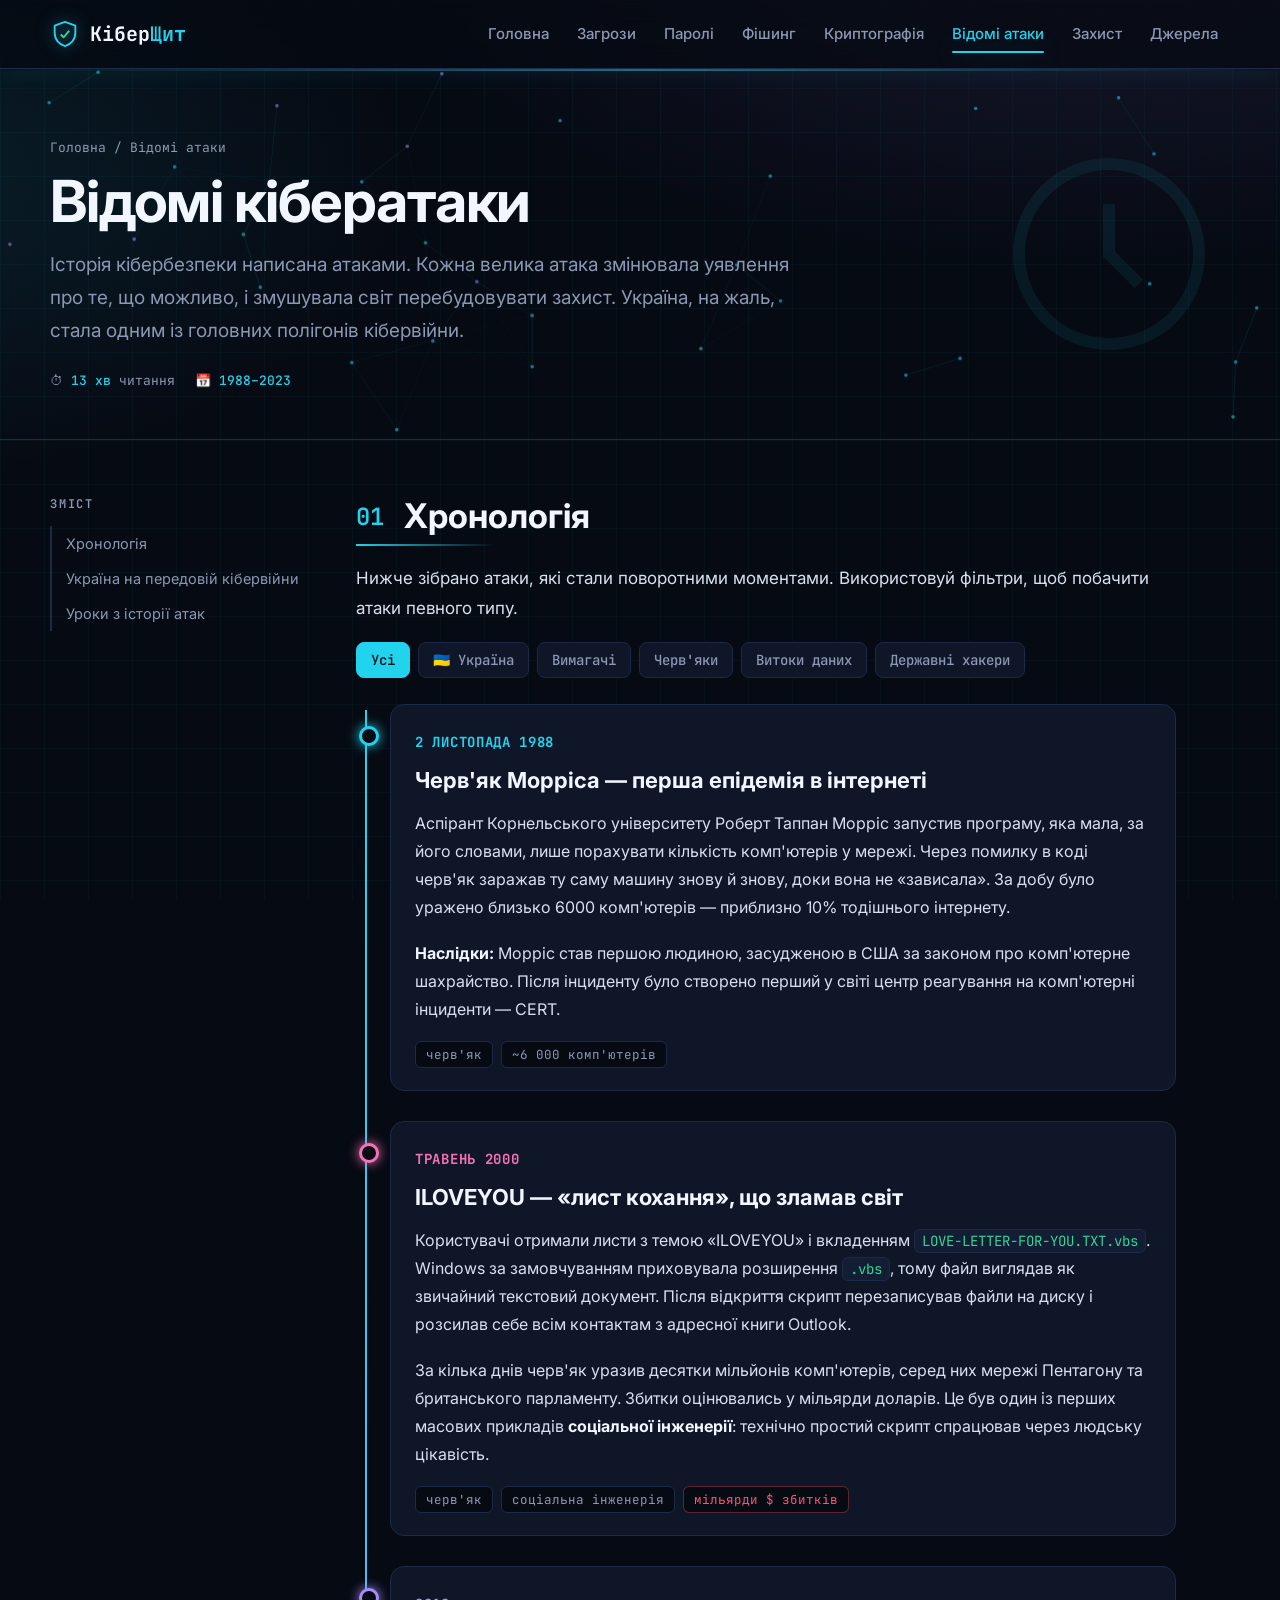
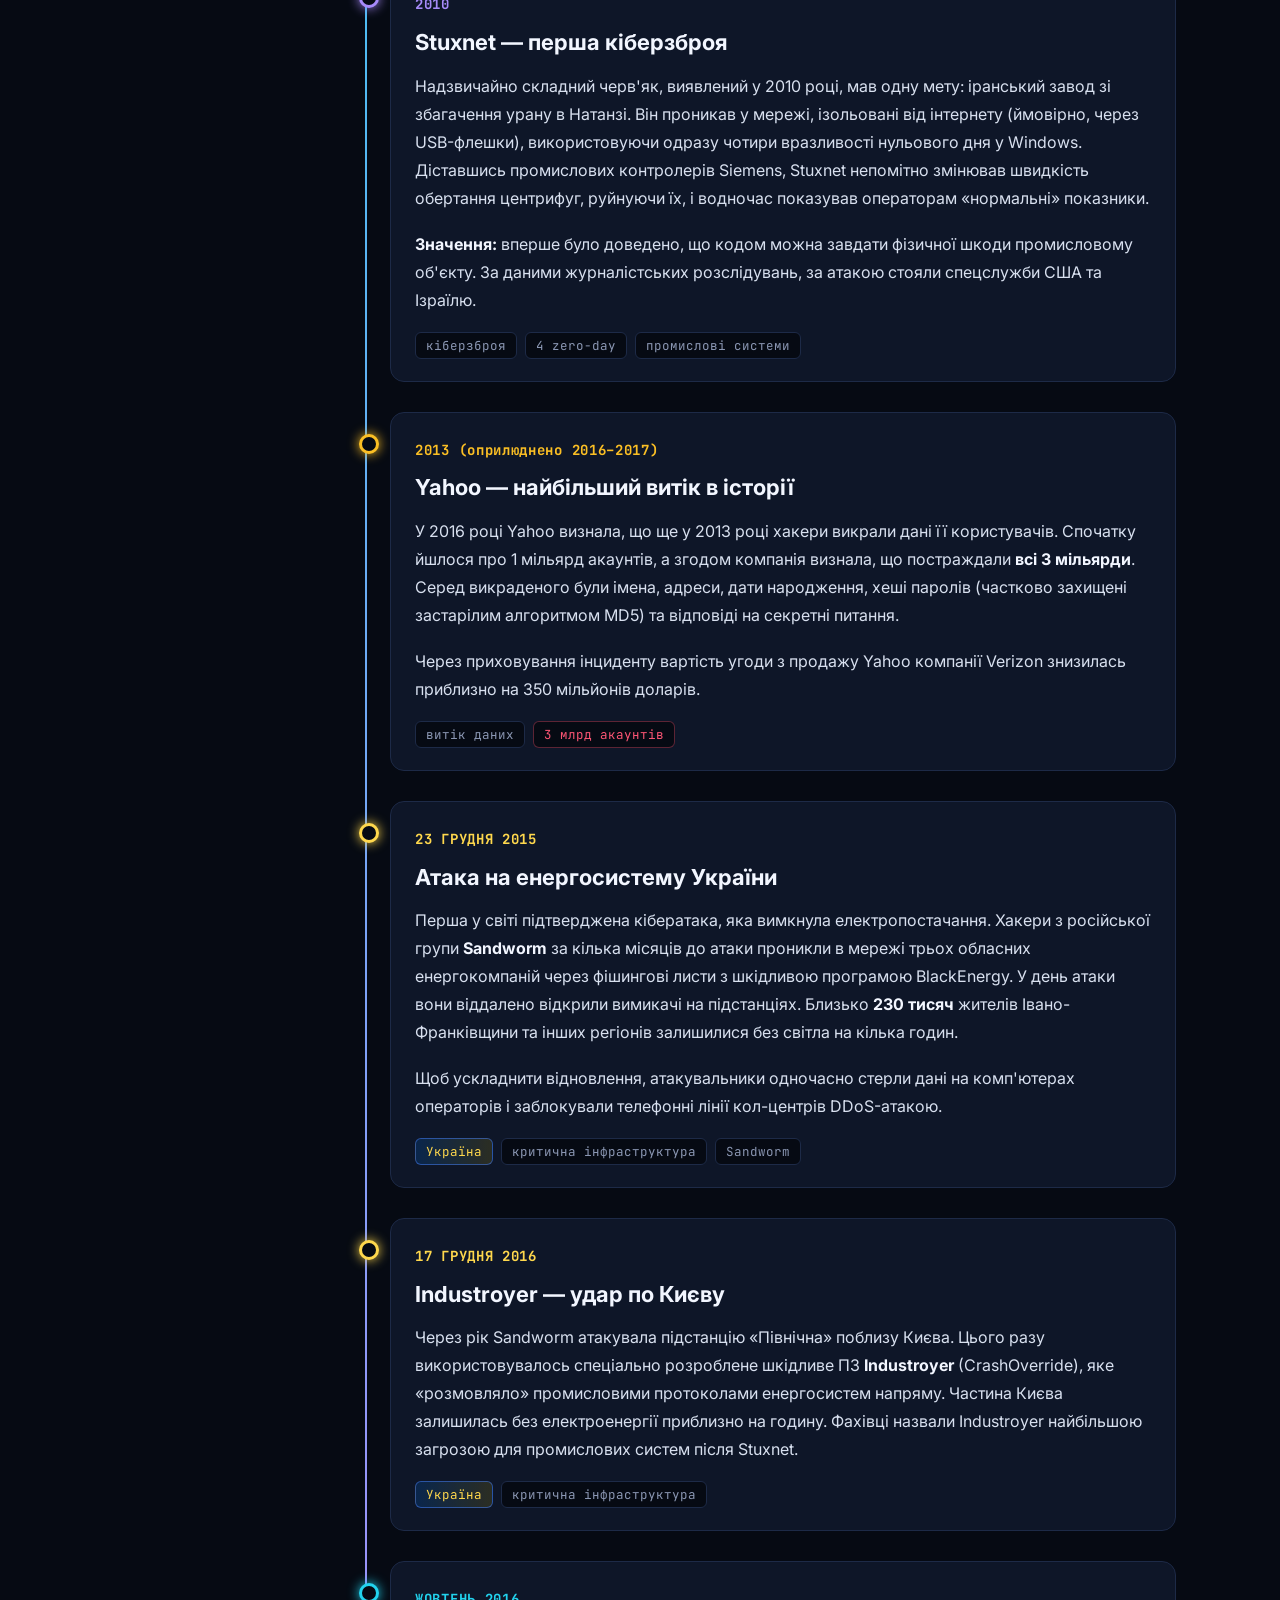
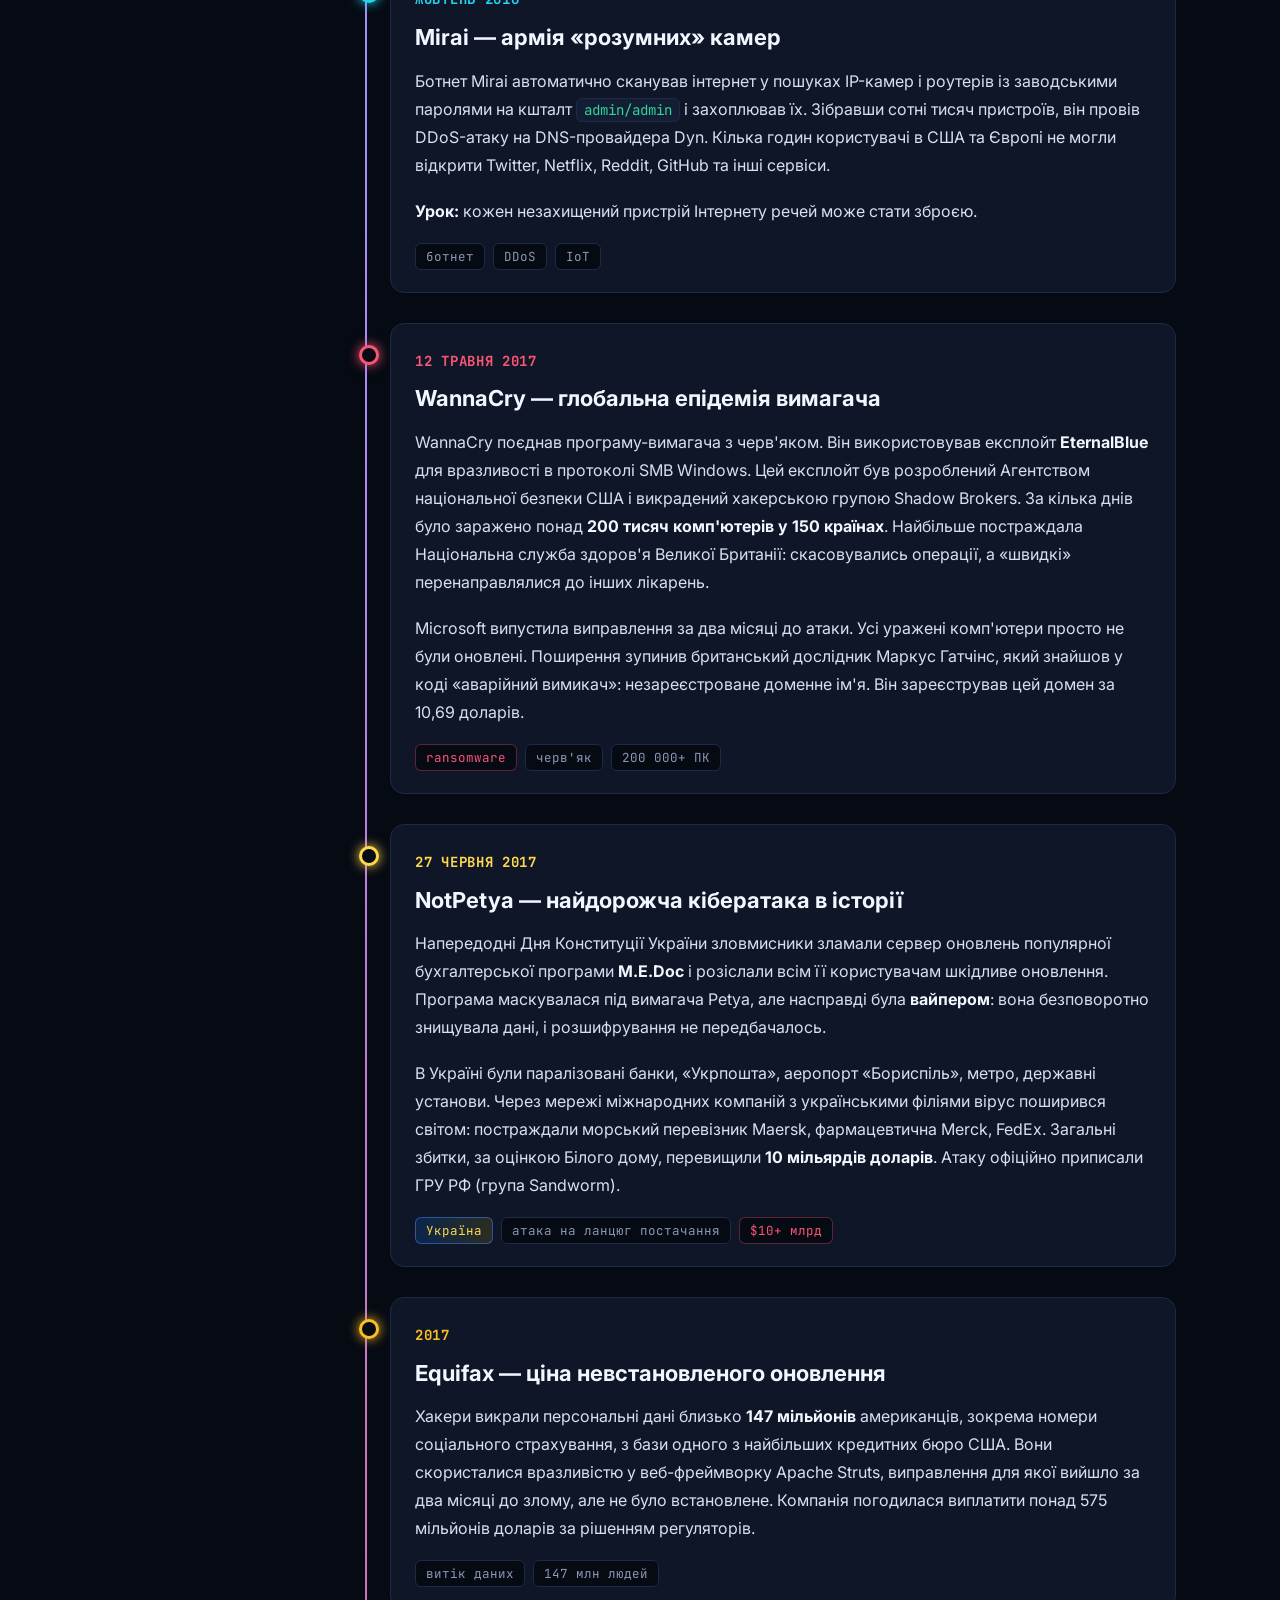
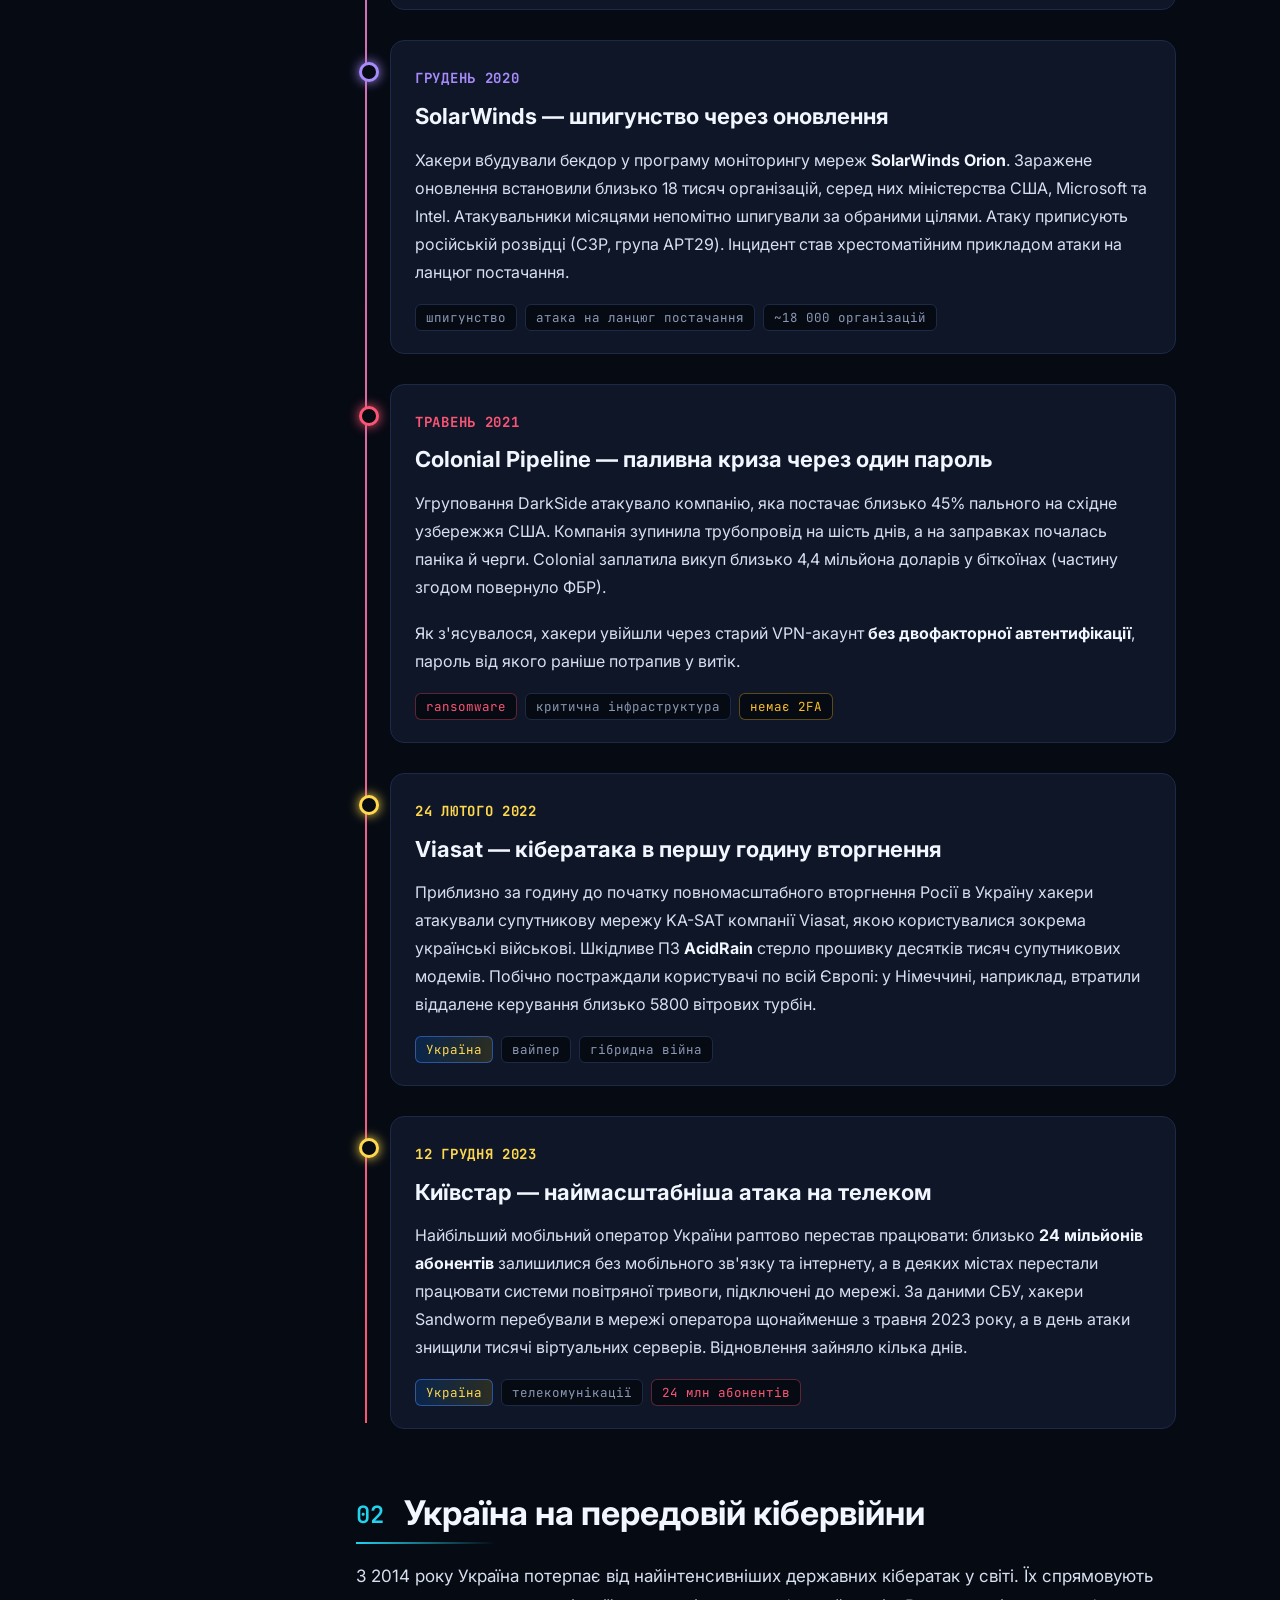
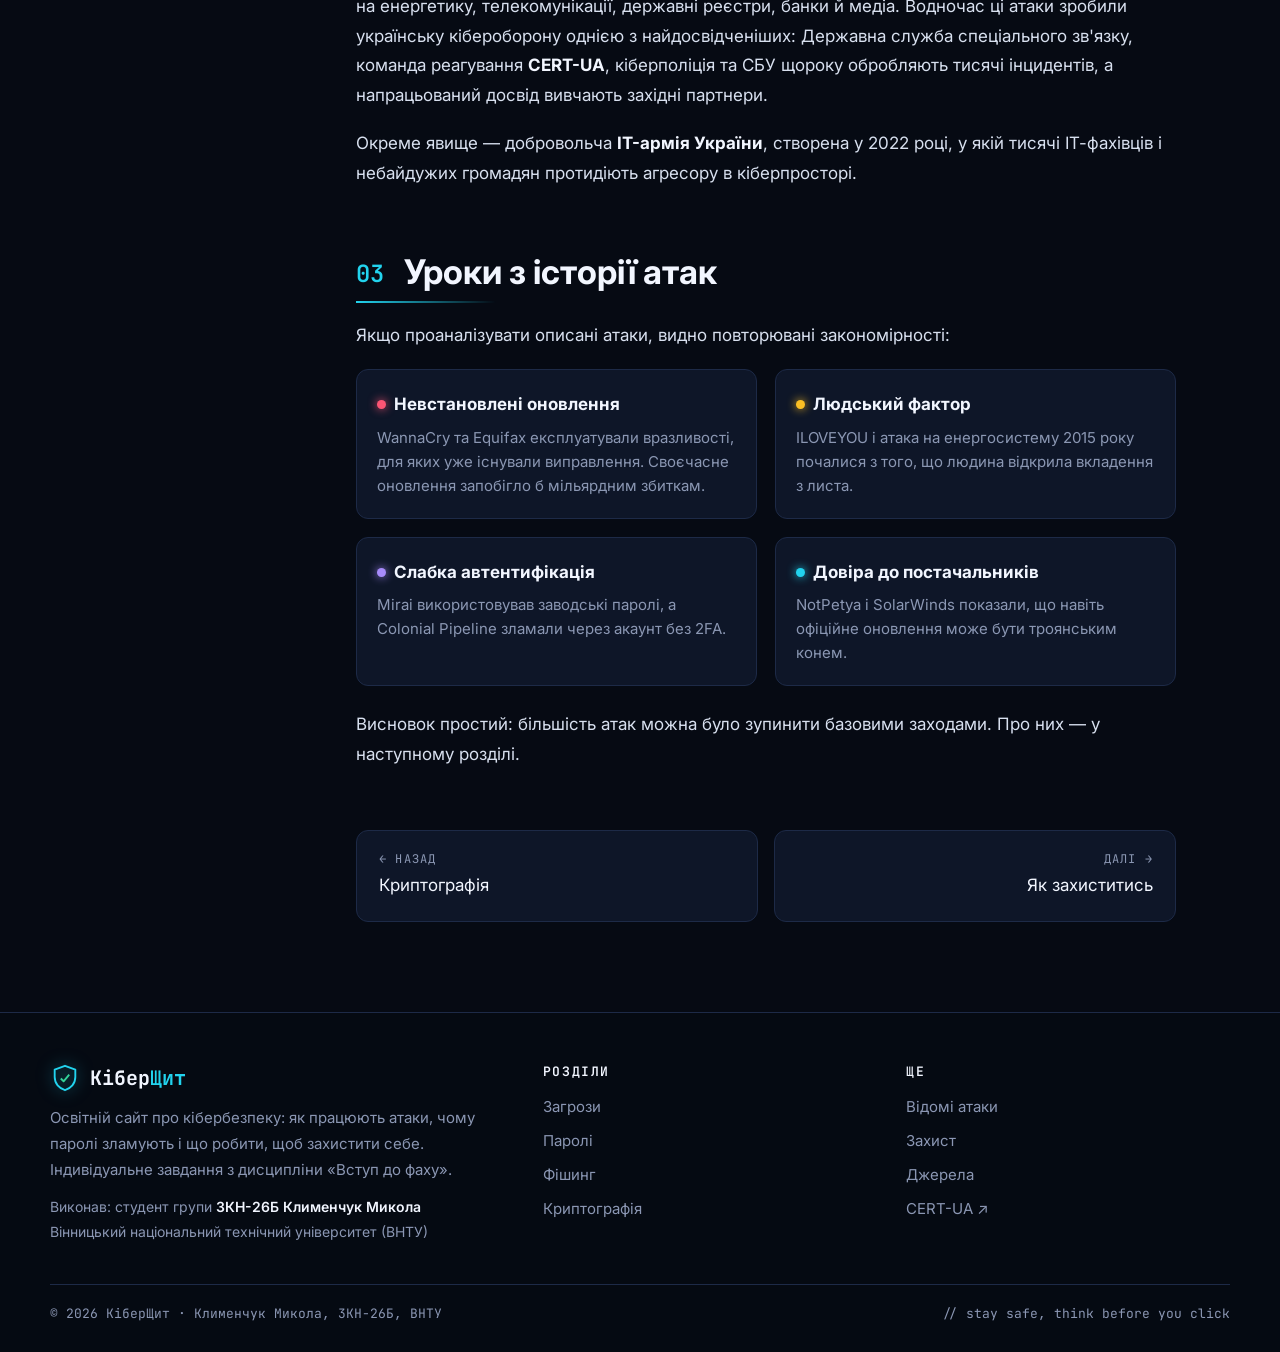
==== commit d8179e69: "Оновлено версію файлів, щоб браузер не брав старі з кешу Co-Authored-By: Claude Opus 5.5 <noreply@an" ====
--- a/attacks.html
+++ b/attacks.html
@@ -8,7 +8,7 @@
   <link rel="preconnect" href="https://fonts.googleapis.com">
   <link rel="preconnect" href="https://fonts.gstatic.com" crossorigin>
   <link href="https://fonts.googleapis.com/css2?family=Inter:wght@400;500;600;700;800&family=JetBrains+Mono:wght@400;500;600;700;800&display=swap" rel="stylesheet">
-  <link rel="stylesheet" href="assets/style.css">
+  <link rel="stylesheet" href="assets/style.css?v=2">
   <link rel="icon" href="data:image/svg+xml,<svg xmlns='http://www.w3.org/2000/svg' viewBox='0 0 32 32'><path d='M16 3 5 7v8c0 7 4.7 12.2 11 14 6.3-1.8 11-7 11-14V7L16 3Z' fill='%2322d3ee'/></svg>">
 </head>
 <body>
@@ -196,7 +196,7 @@
   </article>
 </div>
 
-<script src="assets/main.js"></script>
+<script src="assets/main.js?v=2"></script>
 <script>
   // Фільтр таймлайну
   document.getElementById("filters").addEventListener("click", e => {
--- a/assets/style.css
+++ b/assets/style.css
@@ -152,17 +152,18 @@
 /* Глітч-ефект */
 .glitch { position: relative; display: inline-block; }
 .glitch::before, .glitch::after {
-  content: attr(data-text); position: absolute; inset: 0; opacity: .8;
-}
-.glitch::before { color: var(--red); animation: glitch 3s infinite linear alternate-reverse; clip-path: inset(0 0 60% 0); }
-.glitch::after { color: var(--cyan); animation: glitch 2.4s infinite linear alternate; clip-path: inset(55% 0 0 0); }
+  content: attr(data-text); position: absolute; inset: 0; opacity: 0; pointer-events: none;
+}
+/* Шари видно лише на мить під час «збою», решту часу заголовок суцільно білий */
+.glitch::before { color: var(--violet); animation: glitch 4s infinite steps(1); clip-path: inset(10% 0 55% 0); }
+.glitch::after { color: var(--green); animation: glitch 4s infinite steps(1) .15s; clip-path: inset(50% 0 15% 0); }
 @keyframes glitch {
-  0%, 88% { transform: none; }
-  90% { transform: translate(-3px, 1px); }
-  92% { transform: translate(3px, -1px); }
-  94% { transform: translate(-2px, 2px); }
-  96% { transform: translate(2px, 0); }
-  100% { transform: none; }
+  0%, 89% { opacity: 0; transform: none; }
+  90% { opacity: .85; transform: translate(-4px, 1px); }
+  92% { opacity: .85; transform: translate(4px, -1px); }
+  94% { opacity: .85; transform: translate(-2px, 2px); }
+  96% { opacity: 0; transform: none; }
+  100% { opacity: 0; transform: none; }
 }
 
 /* Термінал на головній */
@@ -516,3 +517,84 @@
   .reveal { opacity: 1; transform: none; }
   html { scroll-behavior: auto; }
 }
+.footer .author { font-size: 14px; }
+.footer .author b { color: var(--heading); font-weight: 600; }
+
+/* ==========================================================
+   Додаткові анімації та динаміка
+   ========================================================== */
+
+/* Плавна поява сторінки і перехід між сторінками */
+body { animation: pageIn .6s ease backwards; }
+body.leaving { opacity: 0; transition: opacity .25s; }
+@keyframes pageIn { from { opacity: 0; } }
+
+/* Мерехтливий градієнт у заголовку головної */
+.hero h1 .grad { background-size: 200% auto; animation: shimmer 5s linear infinite; background-image: linear-gradient(90deg, var(--cyan), var(--violet), var(--green), var(--cyan)); }
+@keyframes shimmer { to { background-position: 200% center; } }
+
+/* Відблиск на кнопках */
+.btn { position: relative; overflow: hidden; }
+.btn::after {
+  content: ""; position: absolute; top: 0; left: -75%; width: 50%; height: 100%;
+  background: linear-gradient(120deg, transparent, rgba(255,255,255,.45), transparent);
+  transform: skewX(-20deg); pointer-events: none;
+}
+.btn:hover::after { animation: shine .8s ease; }
+@keyframes shine { to { left: 130%; } }
+
+/* Підсвітка за курсором */
+.spotlight {
+  position: fixed; inset: 0; z-index: -1; pointer-events: none;
+  background: radial-gradient(420px circle at var(--x, -500px) var(--y, -500px), rgba(34,211,238,.07), transparent 70%);
+}
+
+/* Мережа частинок у шапці сторінок */
+.page-hero .net { position: absolute; inset: 0; width: 100%; height: 100%; z-index: -1; opacity: .55; }
+.page-hero .big-icon { animation: floaty 6s ease-in-out infinite; }
+@keyframes floaty { 50% { transform: translateY(calc(-50% - 14px)) rotate(4deg); } }
+.page-hero::after {
+  content: ""; position: absolute; left: 0; right: 0; height: 2px; top: 0;
+  background: linear-gradient(90deg, transparent, var(--cyan), transparent);
+  box-shadow: 0 0 18px var(--cyan); opacity: .5; animation: scan 6s linear infinite; z-index: -1;
+}
+@keyframes scan { 0% { top: 0; } 100% { top: 100%; } }
+
+/* Ефект «розшифрування» заголовків */
+.scramble-char { color: var(--green); font-family: var(--mono); }
+
+/* Нахил карток */
+.card { transform-style: preserve-3d; will-change: transform; }
+.card.tilting { transition: transform .08s linear, border-color .3s, box-shadow .3s; }
+
+/* Поступова поява кроків у схемах */
+.flow .step, .flow .arrow { opacity: 0; transform: translateY(16px) scale(.96); transition: opacity .5s ease, transform .5s ease; transition-delay: calc(var(--i, 0) * 110ms); }
+.flow.visible .step, .flow.visible .arrow { opacity: 1; transform: none; }
+.flow.visible .arrow { animation: nudge 1.6s ease-in-out infinite; animation-delay: calc(var(--i, 0) * 110ms + .6s); }
+@keyframes nudge { 50% { transform: translateX(4px); } }
+
+/* Заголовки розділів статті — лінія, що «прокреслюється» */
+.prose h2 { position: relative; padding-bottom: 10px; }
+.prose h2::after {
+  content: ""; position: absolute; left: 0; bottom: 0; height: 2px; width: 0;
+  background: linear-gradient(90deg, var(--cyan), transparent); transition: width 1s ease .2s;
+}
+.prose h2.visible::after { width: 140px; }
+
+/* Пульсуюча рамка статистики */
+.stat { transition: transform .3s, border-color .3s; }
+.stat:hover { transform: translateY(-4px); border-color: var(--cyan); }
+.stat .num { text-shadow: 0 0 24px rgba(34,211,238,.25); }
+
+/* Маркери таймлайну пульсують */
+.tl-item.visible::before { animation: ping 2.4s ease-out infinite; }
+@keyframes ping { 0% { box-shadow: 0 0 0 0 color-mix(in srgb, var(--c, var(--cyan)) 60%, transparent); } 100% { box-shadow: 0 0 0 14px transparent; } }
+
+/* Іконки карток підстрибують при наведенні */
+a.card:hover .icon { animation: pop .5s ease; }
+@keyframes pop { 40% { transform: scale(1.18) rotate(-6deg); } 70% { transform: scale(.96); } }
+
+@media (prefers-reduced-motion: reduce) {
+  .flow .step, .flow .arrow { opacity: 1; transform: none; }
+  .spotlight, .page-hero .net, .page-hero::after { display: none; }
+}
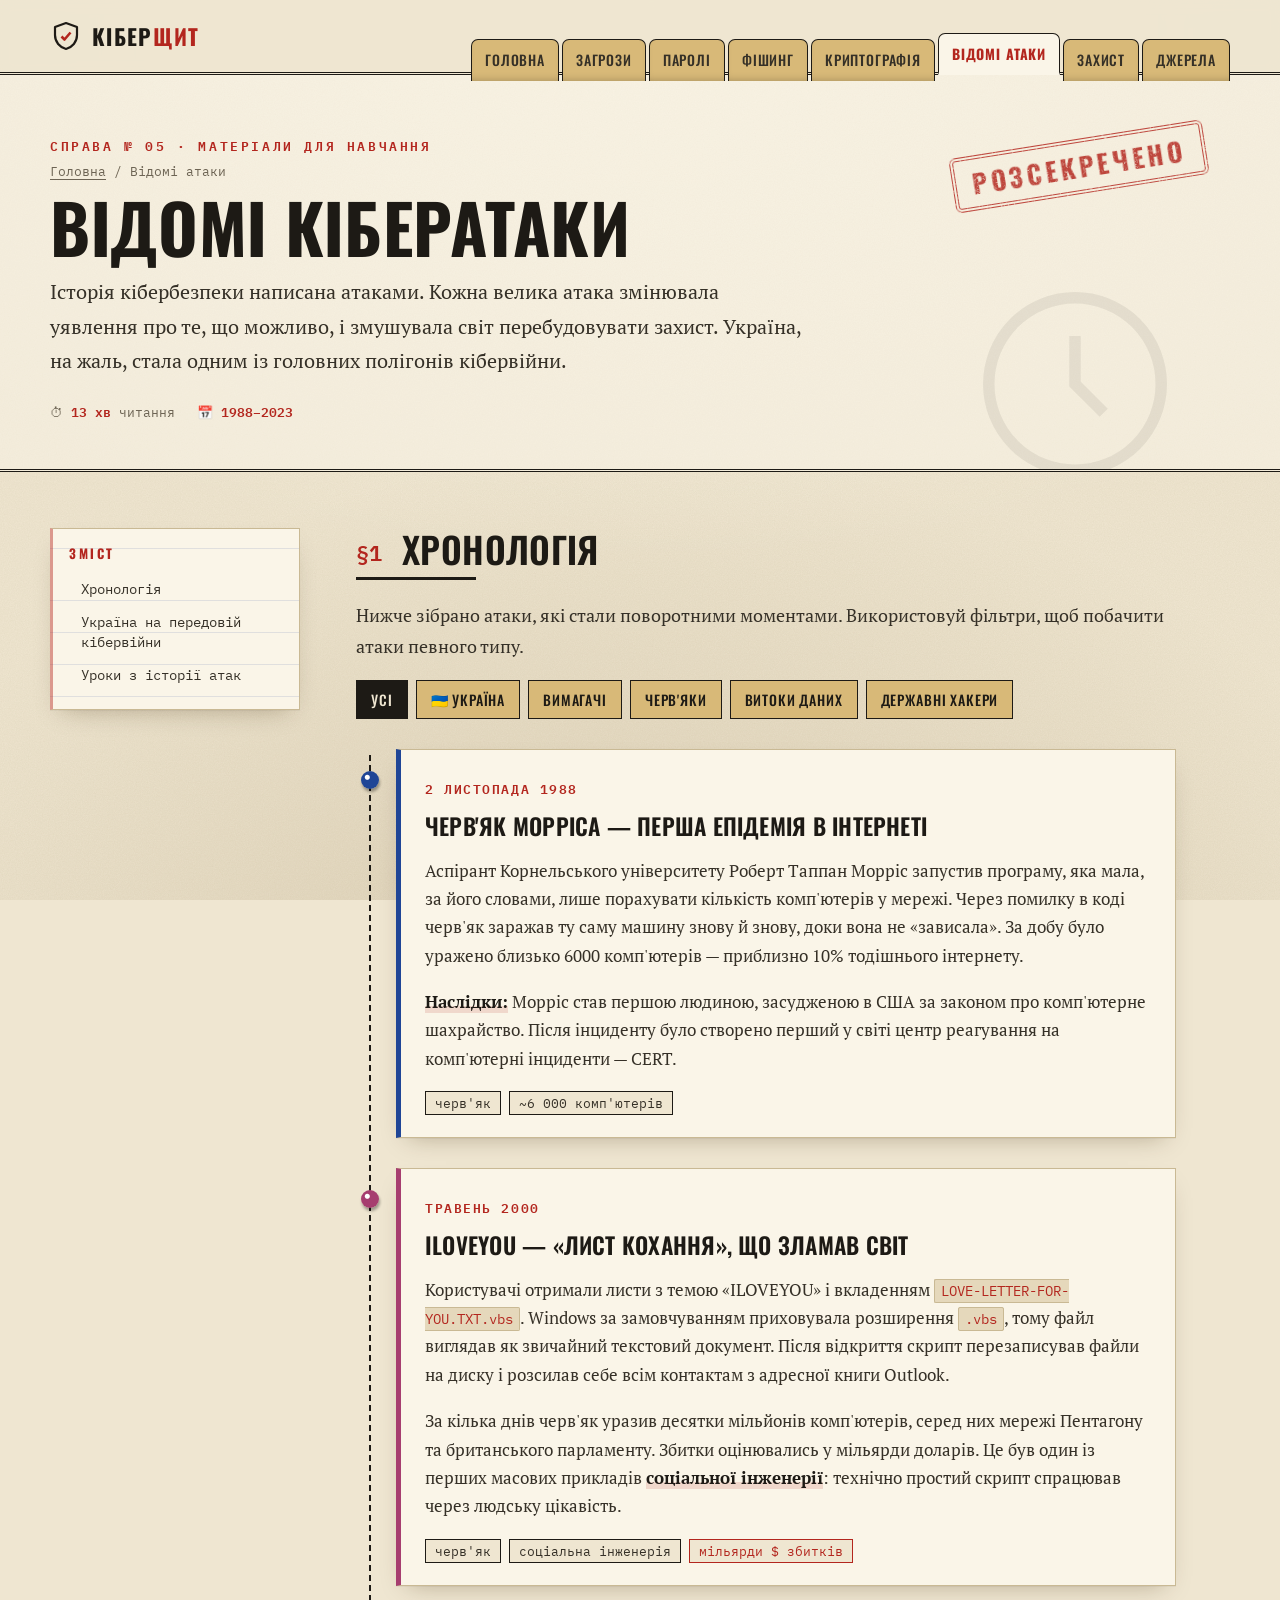
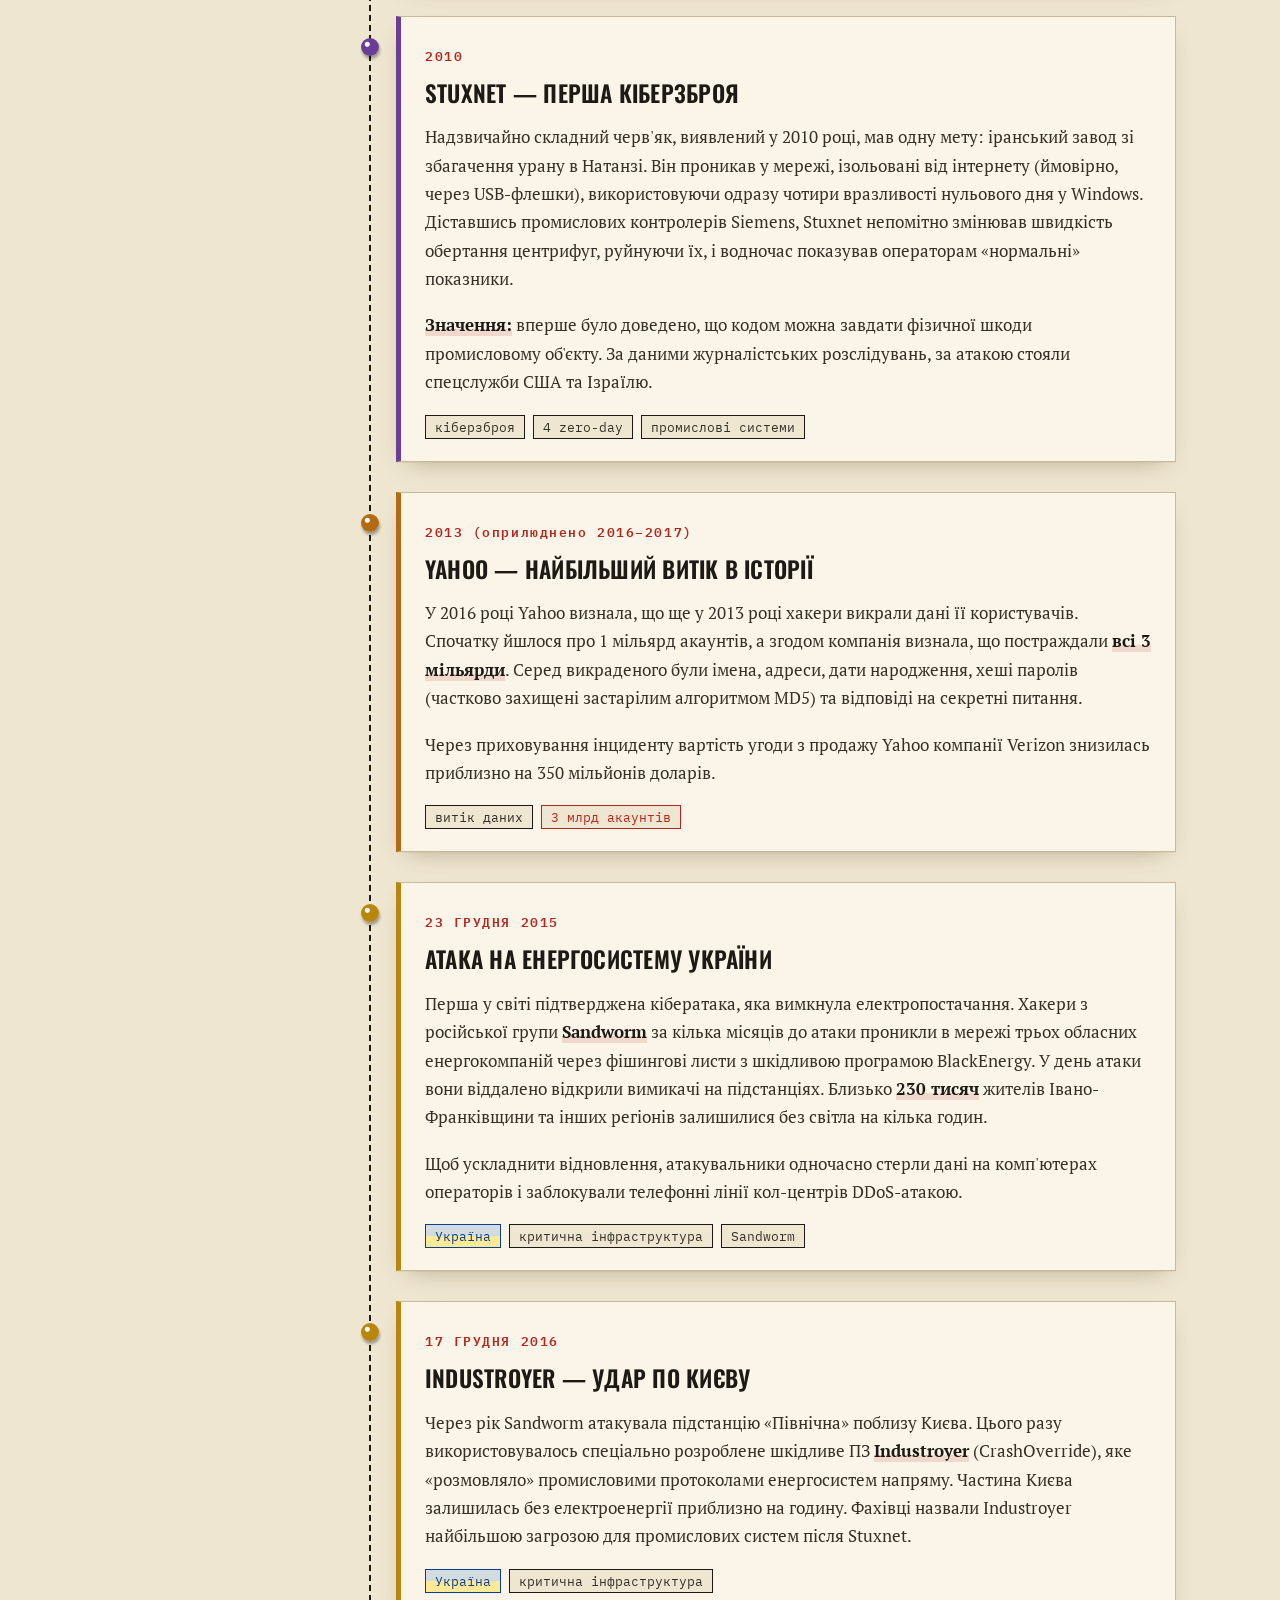
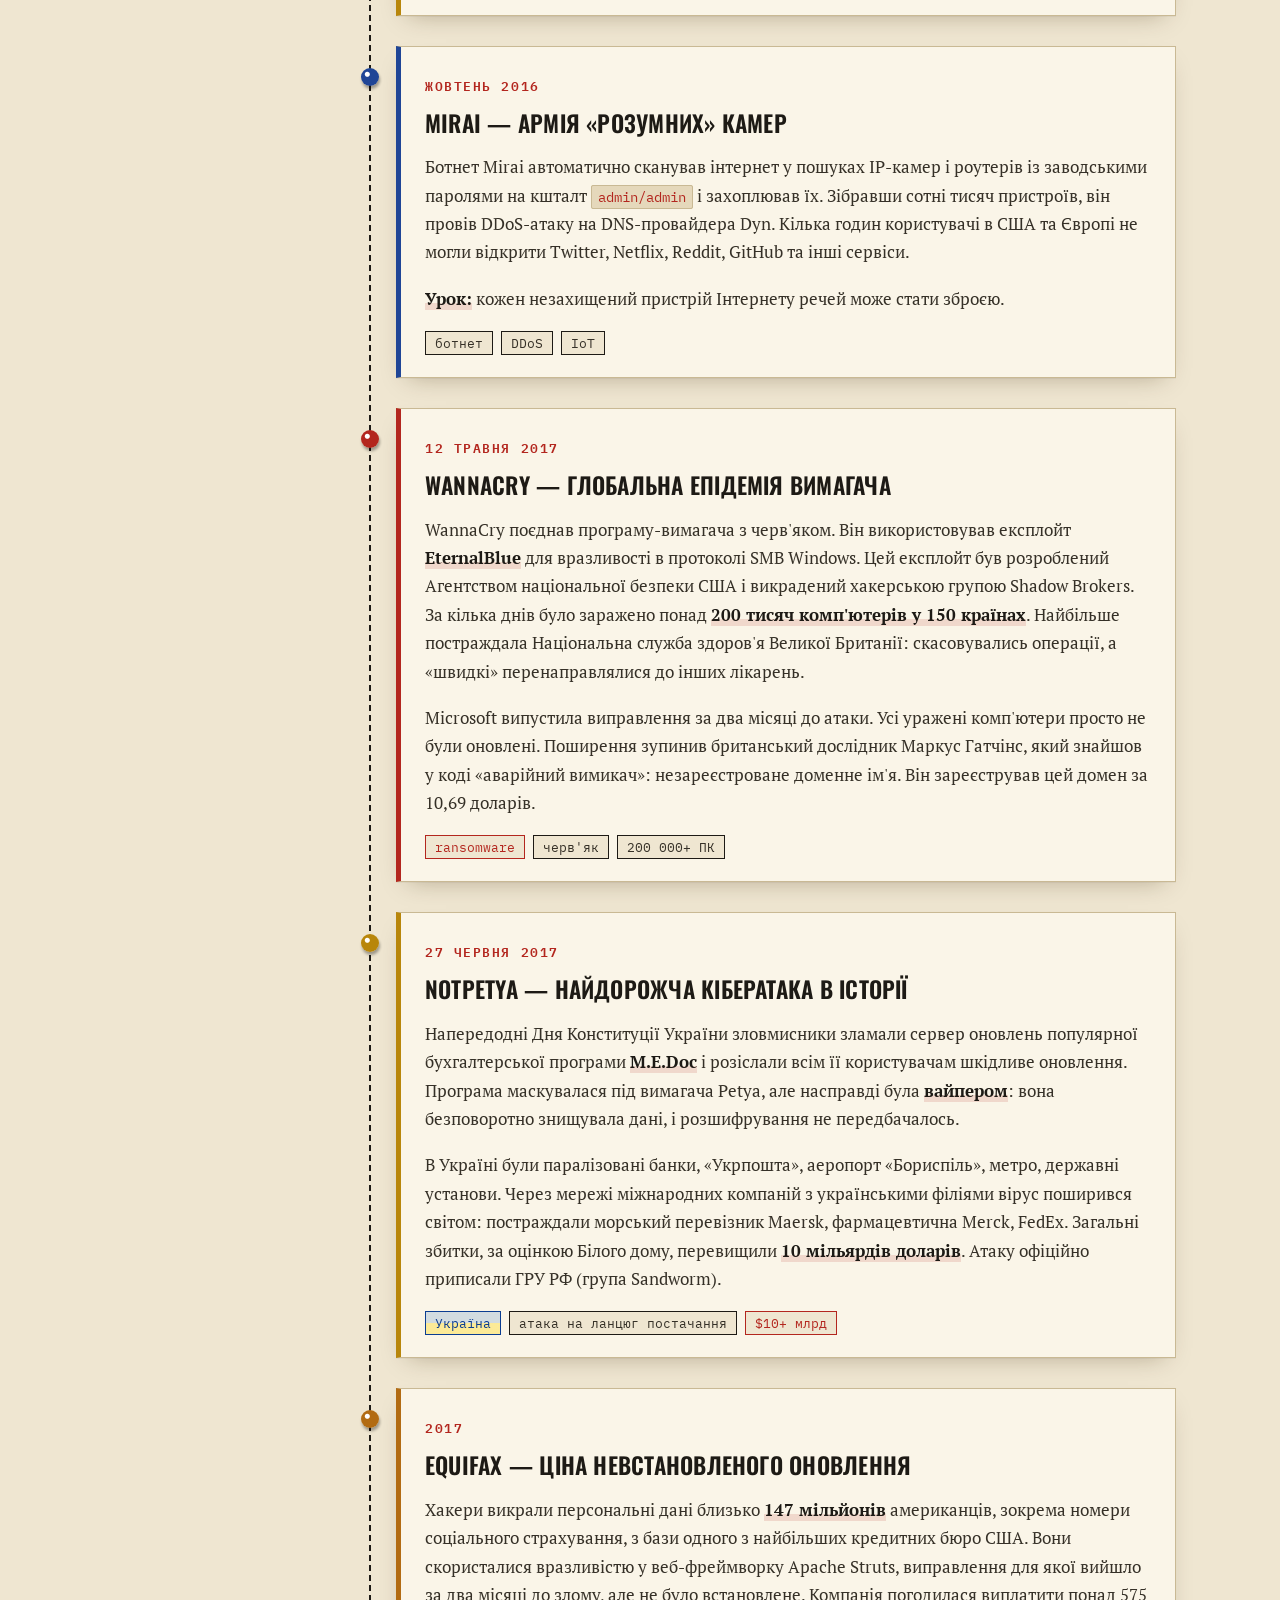
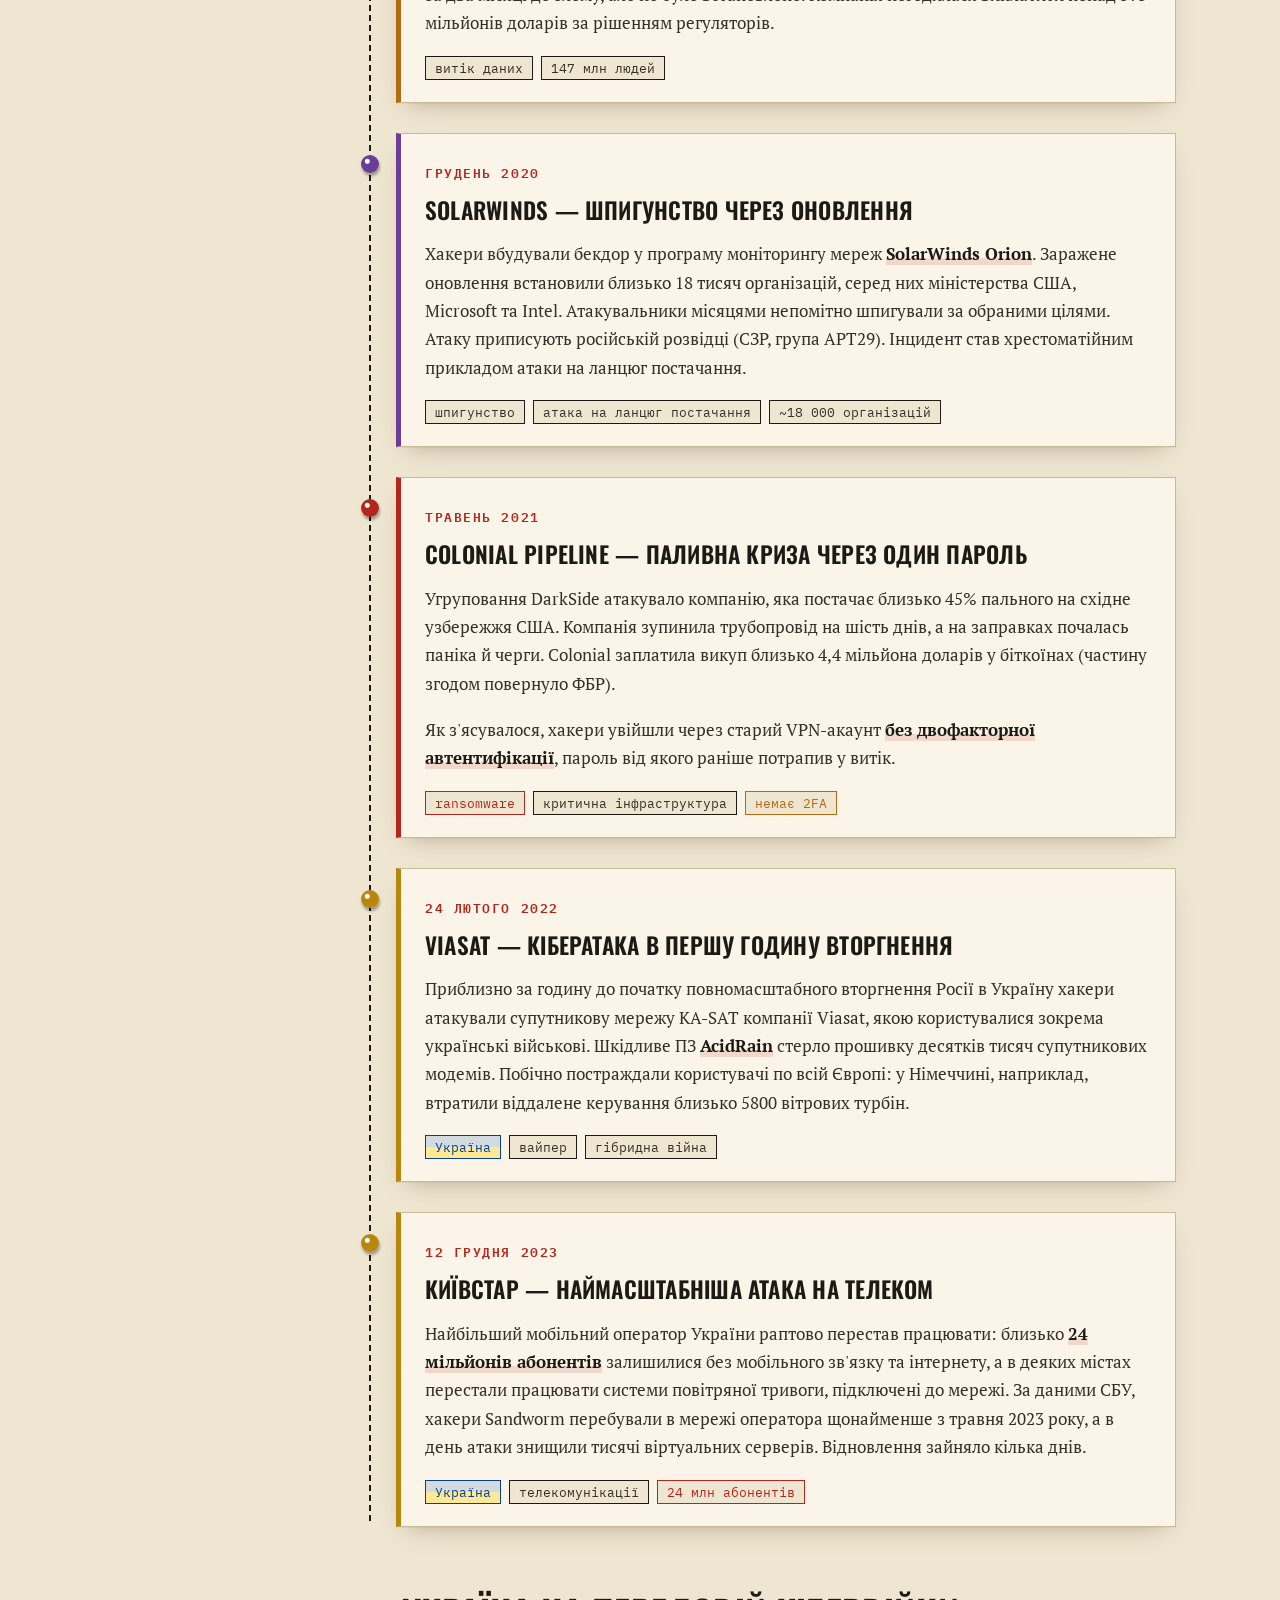
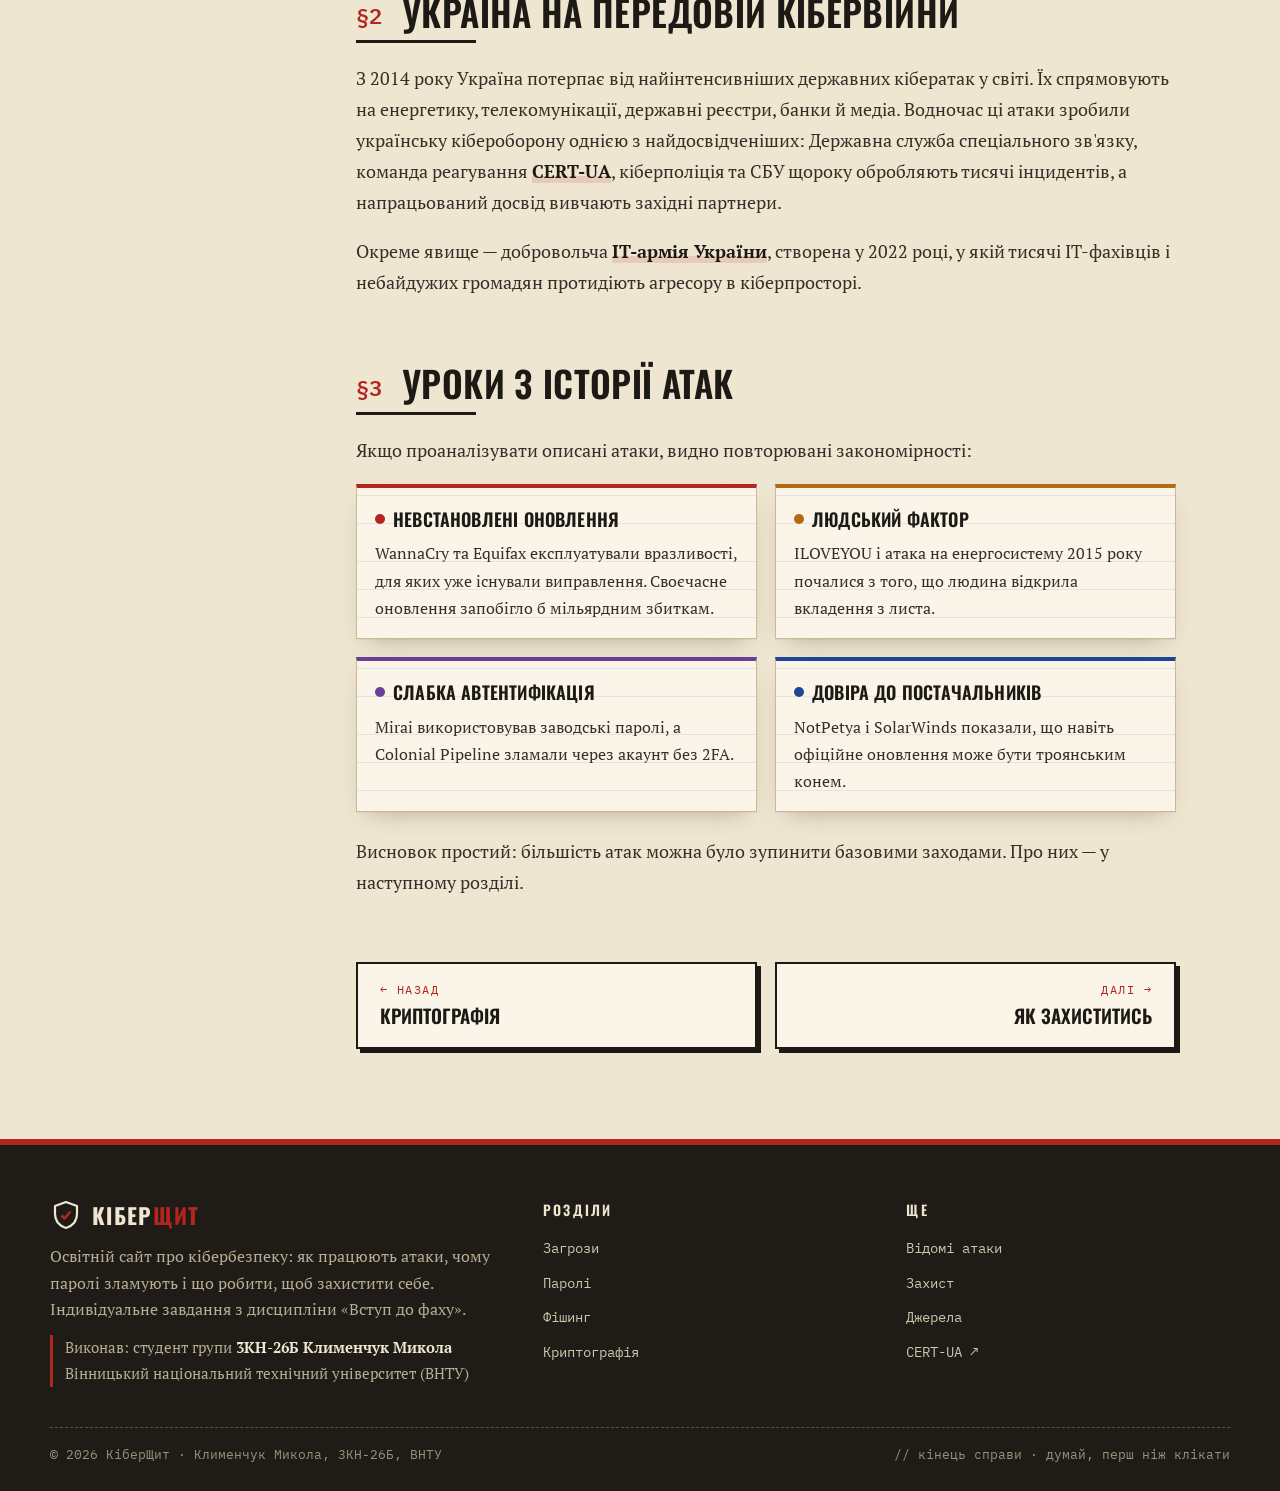
==== commit f9d062c7: "Новий дизайн «Секретне досьє» Папір і друкарський шрифт, вкладки-папки в меню, червоні штампи, чорні" ====
--- a/attacks.html
+++ b/attacks.html
@@ -7,9 +7,9 @@
   <meta name="description" content="Хронологія найвідоміших кібератак: черв'як Морріса, ILOVEYOU, Stuxnet, WannaCry, NotPetya, атаки на енергосистему України та Київстар.">
   <link rel="preconnect" href="https://fonts.googleapis.com">
   <link rel="preconnect" href="https://fonts.gstatic.com" crossorigin>
-  <link href="https://fonts.googleapis.com/css2?family=Inter:wght@400;500;600;700;800&family=JetBrains+Mono:wght@400;500;600;700;800&display=swap" rel="stylesheet">
-  <link rel="stylesheet" href="assets/style.css?v=2">
-  <link rel="icon" href="data:image/svg+xml,<svg xmlns='http://www.w3.org/2000/svg' viewBox='0 0 32 32'><path d='M16 3 5 7v8c0 7 4.7 12.2 11 14 6.3-1.8 11-7 11-14V7L16 3Z' fill='%2322d3ee'/></svg>">
+  <link href="https://fonts.googleapis.com/css2?family=Oswald:wght@400;500;600;700&family=PT+Serif:ital,wght@0,400;0,700;1,400&family=IBM+Plex+Mono:wght@400;500;600;700&display=swap" rel="stylesheet">
+  <link rel="stylesheet" href="assets/style.css?v=3">
+  <link rel="icon" href="data:image/svg+xml,<svg xmlns='http://www.w3.org/2000/svg' viewBox='0 0 32 32'><path d='M16 3 5 7v8c0 7 4.7 12.2 11 14 6.3-1.8 11-7 11-14V7L16 3Z' fill='%23b3261e'/></svg>">
 </head>
 <body>
 
@@ -49,7 +49,7 @@
         </div>
       </div>
 
-      <div class="tl-item reveal" data-cat="worm" style="--c: #f472b6">
+      <div class="tl-item reveal" data-cat="worm" style="--c: #a63d6f">
         <div class="tl-card">
           <span class="tl-year">ТРАВЕНЬ 2000</span>
           <h3>ILOVEYOU — «лист кохання», що зламав світ</h3>
@@ -79,7 +79,7 @@
         </div>
       </div>
 
-      <div class="tl-item reveal" data-cat="ua state" style="--c: #ffd84d">
+      <div class="tl-item reveal" data-cat="ua state" style="--c: #b8860b">
         <div class="tl-card">
           <span class="tl-year">23 ГРУДНЯ 2015</span>
           <h3>Атака на енергосистему України</h3>
@@ -89,7 +89,7 @@
         </div>
       </div>
 
-      <div class="tl-item reveal" data-cat="ua state" style="--c: #ffd84d">
+      <div class="tl-item reveal" data-cat="ua state" style="--c: #b8860b">
         <div class="tl-card">
           <span class="tl-year">17 ГРУДНЯ 2016</span>
           <h3>Industroyer — удар по Києву</h3>
@@ -118,7 +118,7 @@
         </div>
       </div>
 
-      <div class="tl-item reveal" data-cat="ua state ransom" style="--c: #ffd84d">
+      <div class="tl-item reveal" data-cat="ua state ransom" style="--c: #b8860b">
         <div class="tl-card">
           <span class="tl-year">27 ЧЕРВНЯ 2017</span>
           <h3>NotPetya — найдорожча кібератака в історії</h3>
@@ -156,7 +156,7 @@
         </div>
       </div>
 
-      <div class="tl-item reveal" data-cat="ua state" style="--c: #ffd84d">
+      <div class="tl-item reveal" data-cat="ua state" style="--c: #b8860b">
         <div class="tl-card">
           <span class="tl-year">24 ЛЮТОГО 2022</span>
           <h3>Viasat — кібератака в першу годину вторгнення</h3>
@@ -165,7 +165,7 @@
         </div>
       </div>
 
-      <div class="tl-item reveal" data-cat="ua state" style="--c: #ffd84d">
+      <div class="tl-item reveal" data-cat="ua state" style="--c: #b8860b">
         <div class="tl-card">
           <span class="tl-year">12 ГРУДНЯ 2023</span>
           <h3>Київстар — наймасштабніша атака на телеком</h3>
@@ -196,7 +196,7 @@
   </article>
 </div>
 
-<script src="assets/main.js?v=2"></script>
+<script src="assets/main.js?v=3"></script>
 <script>
   // Фільтр таймлайну
   document.getElementById("filters").addEventListener("click", e => {
--- a/assets/style.css
+++ b/assets/style.css
@@ -1,90 +1,101 @@
 /* ==========================================================
-   КіберЩит — спільні стилі сайту
+   КіберЩит — стиль «Секретне досьє»
+   Папір, друкарська машинка, штампи, вкладки-папки
    ========================================================== */
 
 :root {
-  --bg: #060a13;
-  --bg-2: #0a1020;
-  --surface: #0e1628;
-  --surface-2: #131d34;
-  --border: #1d2a47;
-  --text: #d8e0ef;
-  --muted: #8b97b3;
-  --heading: #f2f6ff;
-  --cyan: #22d3ee;
-  --green: #34d399;
-  --red: #fb5574;
-  --amber: #fbbf24;
-  --violet: #a78bfa;
-  --accent: var(--cyan);
-  --glow: 0 0 24px rgba(34, 211, 238, .35);
-  --radius: 14px;
-  --mono: "JetBrains Mono", ui-monospace, Consolas, monospace;
-  --sans: "Inter", system-ui, -apple-system, "Segoe UI", sans-serif;
+  --paper: #efe6d1;
+  --paper-2: #e5d8bb;
+  --card: #faf5e8;
+  --ink: #1d1a15;
+  --ink-2: #353027;
+  --muted: #6d6454;
+  --line: #c9b994;
+  --manila: #d8b978;
+  --manila-2: #e7cf9b;
+
+  /* Кольори «чорнил». Старі назви збережено, щоб працювали inline-стилі */
+  --red: #b3261e;
+  --cyan: #1f4596;      /* сині чорнила */
+  --violet: #6a3d96;
+  --green: #2f6b3a;
+  --amber: #b26b12;
+
+  --bg: var(--paper);
+  --bg-2: var(--paper-2);
+  --surface: var(--card);
+  --surface-2: var(--paper-2);
+  --border: var(--line);
+  --text: var(--ink-2);
+  --heading: var(--ink);
+  --accent: var(--red);
+
+  --radius: 4px;
+  --display: "Oswald", "Arial Narrow", sans-serif;
+  --sans: "PT Serif", Georgia, serif;
+  --mono: "IBM Plex Mono", "Courier New", monospace;
   --maxw: 1180px;
+  --shadow: 0 1px 0 rgba(0,0,0,.04), 0 10px 24px -12px rgba(60,40,10,.35);
 }
 
 * { box-sizing: border-box; }
-html { scroll-behavior: smooth; scroll-padding-top: 90px; }
+html { scroll-behavior: smooth; scroll-padding-top: 100px; }
 body {
   margin: 0;
-  background: var(--bg);
   color: var(--text);
-  font: 17px/1.75 var(--sans);
+  font: 18px/1.72 var(--sans);
+  background-color: var(--paper);
+  background-image:
+    url("data:image/svg+xml,%3Csvg xmlns='http://www.w3.org/2000/svg' width='220' height='220'%3E%3Cfilter id='n'%3E%3CfeTurbulence type='fractalNoise' baseFrequency='.85' numOctaves='3' stitchTiles='stitch'/%3E%3CfeColorMatrix values='0 0 0 0 .35 0 0 0 0 .27 0 0 0 0 .12 0 0 0 .11 0'/%3E%3C/filter%3E%3Crect width='100%25' height='100%25' filter='url(%23n)'/%3E%3C/svg%3E"),
+    radial-gradient(1400px 800px at 50% 0%, rgba(255,250,235,.7), transparent 70%),
+    radial-gradient(1200px 900px at 50% 120%, rgba(120,90,40,.18), transparent 70%);
+  background-attachment: fixed;
   -webkit-font-smoothing: antialiased;
   overflow-x: hidden;
 }
-/* Фонова сітка */
-body::before {
-  content: "";
-  position: fixed; inset: 0; z-index: -2;
-  background:
-    linear-gradient(rgba(34,211,238,.035) 1px, transparent 1px) 0 0 / 44px 44px,
-    linear-gradient(90deg, rgba(34,211,238,.035) 1px, transparent 1px) 0 0 / 44px 44px,
-    radial-gradient(1200px 600px at 85% -10%, rgba(167,139,250,.12), transparent 60%),
-    radial-gradient(900px 500px at -10% 20%, rgba(34,211,238,.10), transparent 60%),
-    var(--bg);
-}
 img { max-width: 100%; display: block; }
-a { color: var(--cyan); text-decoration: none; }
-a:hover { text-decoration: underline; }
-::selection { background: rgba(34,211,238,.3); color: #fff; }
+a { color: var(--cyan); text-decoration: underline; text-decoration-thickness: 1px; text-underline-offset: 3px; }
+a:hover { color: var(--red); }
+::selection { background: rgba(179,38,30,.85); color: #fff; }
+h1, h2, h3, h4 { font-family: var(--display); font-weight: 600; letter-spacing: .01em; }
 
 .container { width: min(var(--maxw), 100% - 32px); margin-inline: auto; }
 
 /* ---------- Прогрес прокрутки ---------- */
-.progress {
-  position: fixed; top: 0; left: 0; height: 3px; width: 0;
-  background: linear-gradient(90deg, var(--cyan), var(--violet), var(--green));
-  z-index: 200; box-shadow: var(--glow);
-}
-
-/* ---------- Шапка ---------- */
+.progress { position: fixed; top: 0; left: 0; height: 4px; width: 0; background: var(--red); z-index: 200; }
+
+/* ---------- Шапка з вкладками-папками ---------- */
 .header {
   position: sticky; top: 0; z-index: 100;
-  background: rgba(6,10,19,.72);
-  backdrop-filter: blur(14px);
-  -webkit-backdrop-filter: blur(14px);
-  border-bottom: 1px solid var(--border);
-}
-.header .container { display: flex; align-items: center; justify-content: space-between; height: 68px; gap: 16px; }
-.logo { display: flex; align-items: center; gap: 10px; font: 700 20px var(--mono); color: var(--heading); white-space: nowrap; }
-.logo:hover { text-decoration: none; }
-.logo svg { width: 30px; height: 30px; filter: drop-shadow(0 0 8px rgba(34,211,238,.6)); }
-.logo b { color: var(--cyan); font-weight: inherit; }
-
-.nav { display: flex; gap: 4px; }
+  background: rgba(239,230,209,.94);
+  backdrop-filter: blur(6px);
+  border-bottom: 3px double var(--ink);
+}
+.header .container { display: flex; align-items: flex-end; justify-content: space-between; height: 72px; gap: 16px; }
+.logo {
+  display: flex; align-items: center; gap: 10px; align-self: center;
+  font: 700 22px var(--display); text-transform: uppercase; letter-spacing: .06em;
+  color: var(--ink); white-space: nowrap; text-decoration: none;
+}
+.logo:hover { color: var(--ink); }
+.logo svg { width: 32px; height: 32px; }
+.logo b { color: var(--red); font-weight: inherit; }
+
+.nav { display: flex; gap: 3px; margin-bottom: -3px; }
 .nav a {
-  color: var(--muted); font-size: 15px; font-weight: 500;
-  padding: 8px 12px; border-radius: 8px; position: relative; transition: color .2s, background .2s;
-}
-.nav a:hover { color: var(--heading); background: var(--surface); text-decoration: none; }
-.nav a.active { color: var(--cyan); }
-.nav a.active::after {
-  content: ""; position: absolute; left: 12px; right: 12px; bottom: 2px; height: 2px;
-  background: var(--cyan); border-radius: 2px; box-shadow: var(--glow);
-}
-.burger { display: none; background: none; border: 1px solid var(--border); border-radius: 8px; color: var(--text); width: 42px; height: 42px; cursor: pointer; }
+  font: 500 14px var(--display); text-transform: uppercase; letter-spacing: .06em;
+  color: var(--ink-2); text-decoration: none;
+  padding: 9px 13px 8px; border: 1px solid var(--ink); border-bottom: 0;
+  border-radius: 7px 7px 0 0; background: var(--manila);
+  transform: translateY(6px); transition: transform .2s, background .2s;
+  box-shadow: inset 0 -6px 8px -6px rgba(0,0,0,.25);
+}
+.nav a:hover { transform: translateY(2px); background: var(--manila-2); color: var(--ink); }
+.nav a.active {
+  background: var(--card); color: var(--red); transform: none; font-weight: 700;
+  border-bottom: 3px solid var(--card); box-shadow: none; position: relative; z-index: 1;
+}
+.burger { display: none; align-self: center; background: var(--card); border: 2px solid var(--ink); border-radius: 4px; color: var(--ink); width: 44px; height: 44px; cursor: pointer; }
 .burger span, .burger span::before, .burger span::after {
   display: block; width: 18px; height: 2px; background: currentColor; margin: auto; position: relative; transition: .3s;
 }
@@ -95,506 +106,515 @@
 .burger.open span::before { top: 0; transform: rotate(45deg); }
 .burger.open span::after { top: 0; transform: rotate(-45deg); }
 
-@media (max-width: 980px) {
+@media (max-width: 1040px) {
+  .header .container { align-items: center; }
   .burger { display: block; }
   .nav {
-    position: fixed; top: 68px; left: 0; right: 0;
-    flex-direction: column; padding: 12px 16px 20px;
-    background: rgba(6,10,19,.97); border-bottom: 1px solid var(--border);
-    transform: translateY(-120%); transition: transform .35s ease; z-index: 99;
+    position: fixed; top: 75px; left: 0; right: 0; margin: 0;
+    flex-direction: column; gap: 6px; padding: 14px 16px 20px;
+    background: var(--paper); border-bottom: 3px double var(--ink);
+    transform: translateY(-130%); transition: transform .35s ease; z-index: 99;
   }
   .nav.open { transform: none; }
-  .nav a { padding: 12px; font-size: 17px; }
-  .nav a.active::after { display: none; }
+  .nav a, .nav a.active { transform: none; border: 1px solid var(--ink); border-radius: 4px; font-size: 16px; padding: 12px 14px; }
 }
 
 /* ---------- Кнопки ---------- */
 .btn {
-  display: inline-flex; align-items: center; gap: 8px;
-  padding: 13px 24px; border-radius: 10px; font-weight: 600; font-size: 16px;
-  border: 1px solid var(--cyan); color: #04121a; background: var(--cyan);
-  cursor: pointer; transition: transform .2s, box-shadow .2s, background .2s; font-family: inherit;
-}
-.btn:hover { text-decoration: none; transform: translateY(-2px); box-shadow: 0 8px 30px rgba(34,211,238,.4); }
-.btn.ghost { background: transparent; color: var(--cyan); }
-.btn.ghost:hover { background: rgba(34,211,238,.08); }
+  display: inline-flex; align-items: center; gap: 8px; position: relative; overflow: hidden;
+  padding: 13px 24px; border-radius: 3px; cursor: pointer; text-decoration: none;
+  font: 600 16px var(--display); text-transform: uppercase; letter-spacing: .08em;
+  color: var(--paper); background: var(--ink); border: 2px solid var(--ink);
+  box-shadow: 4px 4px 0 var(--red); transition: transform .15s, box-shadow .15s;
+}
+.btn:hover { color: var(--paper); transform: translate(-2px, -2px); box-shadow: 6px 6px 0 var(--red); }
+.btn:active { transform: translate(2px, 2px); box-shadow: 1px 1px 0 var(--red); }
+.btn.ghost { background: transparent; color: var(--ink); box-shadow: 4px 4px 0 var(--ink); }
+.btn.ghost:hover { background: var(--card); color: var(--ink); box-shadow: 6px 6px 0 var(--ink); }
 .btn.small { padding: 8px 16px; font-size: 14px; }
+.btn::after {
+  content: ""; position: absolute; top: 0; left: -75%; width: 50%; height: 100%;
+  background: linear-gradient(120deg, transparent, rgba(255,255,255,.35), transparent);
+  transform: skewX(-20deg); pointer-events: none;
+}
+.btn:hover::after { animation: shine .8s ease; }
+@keyframes shine { to { left: 130%; } }
+
+/* ---------- Штампи ---------- */
+.stamp {
+  display: inline-block; font: 700 22px var(--display); text-transform: uppercase; letter-spacing: .14em;
+  color: var(--red); border: 4px double var(--red); border-radius: 6px; padding: 4px 16px;
+  transform: rotate(-9deg); opacity: .85; pointer-events: none;
+  -webkit-mask-image: url("data:image/svg+xml,%3Csvg xmlns='http://www.w3.org/2000/svg' width='160' height='160'%3E%3Cfilter id='m'%3E%3CfeTurbulence baseFrequency='.9' numOctaves='2'/%3E%3CfeColorMatrix values='0 0 0 0 0 0 0 0 0 0 0 0 0 0 0 0 0 0 -2.2 1.7'/%3E%3C/filter%3E%3Crect width='100%25' height='100%25' filter='url(%23m)'/%3E%3C/svg%3E");
+          mask-image: url("data:image/svg+xml,%3Csvg xmlns='http://www.w3.org/2000/svg' width='160' height='160'%3E%3Cfilter id='m'%3E%3CfeTurbulence baseFrequency='.9' numOctaves='2'/%3E%3CfeColorMatrix values='0 0 0 0 0 0 0 0 0 0 0 0 0 0 0 0 0 0 -2.2 1.7'/%3E%3C/filter%3E%3Crect width='100%25' height='100%25' filter='url(%23m)'/%3E%3C/svg%3E");
+  animation: slam .55s cubic-bezier(.2,1.6,.4,1) .5s both;
+}
+@keyframes slam {
+  0% { opacity: 0; transform: rotate(-9deg) scale(2.6); }
+  70% { opacity: .9; transform: rotate(-9deg) scale(.94); }
+  100% { opacity: .85; transform: rotate(-9deg) scale(1); }
+}
+.stamp.green { color: var(--green); border-color: var(--green); }
+
+/* Розсекречування: чорні смуги, що зникають при наведенні */
+.redact {
+  background: var(--ink); color: transparent; border-radius: 2px; padding: 0 3px;
+  box-decoration-break: clone; -webkit-box-decoration-break: clone;
+  transition: background .35s, color .35s; cursor: help;
+}
+.redact:hover, .redact.open { background: rgba(179,38,30,.15); color: var(--red); }
+.hint { font: 13px var(--mono); color: var(--muted); margin: -8px 0 0; }
 
 /* ---------- Головний екран ---------- */
-.hero { position: relative; min-height: calc(100vh - 68px); display: flex; align-items: center; overflow: hidden; }
-#matrix { position: absolute; inset: 0; width: 100%; height: 100%; opacity: .22; z-index: -1; }
-.hero::after {
-  content: ""; position: absolute; inset: 0; z-index: -1;
-  background: radial-gradient(ellipse at center, transparent 30%, var(--bg) 85%);
-}
-.hero-inner { display: grid; grid-template-columns: 1.2fr .8fr; gap: 48px; align-items: center; padding: 60px 0; }
+.hero { position: relative; padding: 50px 0 30px; overflow: hidden; }
+.hero-inner { display: grid; grid-template-columns: 1.15fr .85fr; gap: 56px; align-items: center; padding: 30px 0; }
+.hero-sheet {
+  position: relative; background: var(--card); padding: 46px 44px 40px; box-shadow: var(--shadow);
+  border: 1px solid var(--line); transform: rotate(-.6deg);
+}
+/* Скріпка */
+.hero-sheet::before {
+  content: ""; position: absolute; top: -22px; left: 40px; width: 26px; height: 70px;
+  border: 3px solid #8a8a8a; border-radius: 14px; border-bottom-color: transparent; transform: rotate(-6deg);
+}
+.stamp-hero { position: absolute; top: 26px; right: 26px; font-size: 20px; }
 .tag {
   display: inline-flex; align-items: center; gap: 8px;
-  font: 500 13px var(--mono); color: var(--green);
-  padding: 6px 12px; border: 1px solid rgba(52,211,153,.35); border-radius: 999px; background: rgba(52,211,153,.07);
-}
-.tag::before { content: ""; width: 7px; height: 7px; border-radius: 50%; background: var(--green); box-shadow: 0 0 10px var(--green); animation: pulse 1.6s infinite; }
-@keyframes pulse { 50% { opacity: .3; } }
+  font: 500 13px var(--mono); color: var(--muted); text-transform: uppercase; letter-spacing: .08em;
+  border-bottom: 1px dashed var(--muted); padding-bottom: 4px;
+}
+.tag::before { content: ""; width: 8px; height: 8px; border-radius: 50%; background: var(--red); animation: pulse 1.6s infinite; }
+@keyframes pulse { 50% { opacity: .25; } }
 
 .hero h1 {
-  font-size: clamp(40px, 6.5vw, 76px); line-height: 1.05; margin: 22px 0 18px; color: var(--heading); letter-spacing: -.02em;
+  font-size: clamp(42px, 6.2vw, 80px); line-height: .98; margin: 22px 0 22px; color: var(--ink);
+  text-transform: uppercase; letter-spacing: -.005em; font-weight: 700;
 }
 .hero h1 .grad {
-  background: linear-gradient(90deg, var(--cyan), var(--violet));
-  -webkit-background-clip: text; background-clip: text; color: transparent;
-}
-.hero .lead { font-size: 19px; color: var(--muted); max-width: 600px; }
-.typed { font-family: var(--mono); color: var(--green); }
-.typed::after { content: "▋"; animation: blink 1s steps(1) infinite; margin-left: 2px; }
+  color: var(--ink);
+  background: linear-gradient(transparent 62%, rgba(179,38,30,.28) 62%, rgba(179,38,30,.28) 92%, transparent 92%);
+  background-size: 0% 100%; background-repeat: no-repeat;
+  animation: marker 1.1s ease 1.1s forwards;
+}
+@keyframes marker { to { background-size: 100% 100%; } }
+.hero .lead { font-size: 20px; color: var(--ink-2); max-width: 620px; }
+.typed { font-family: var(--mono); color: var(--cyan); font-weight: 600; }
+.typed::after { content: "▌"; animation: blink 1s steps(1) infinite; margin-left: 2px; color: var(--ink); }
 @keyframes blink { 50% { opacity: 0; } }
-.hero .actions { display: flex; gap: 14px; flex-wrap: wrap; margin-top: 32px; }
-
-/* Глітч-ефект */
+.hero .actions { display: flex; gap: 18px; flex-wrap: wrap; margin-top: 30px; }
+
+/* Ефект «зсуву друку»: кольорові шари на мить з'їжджають */
 .glitch { position: relative; display: inline-block; }
-.glitch::before, .glitch::after {
-  content: attr(data-text); position: absolute; inset: 0; opacity: 0; pointer-events: none;
-}
-/* Шари видно лише на мить під час «збою», решту часу заголовок суцільно білий */
-.glitch::before { color: var(--violet); animation: glitch 4s infinite steps(1); clip-path: inset(10% 0 55% 0); }
-.glitch::after { color: var(--green); animation: glitch 4s infinite steps(1) .15s; clip-path: inset(50% 0 15% 0); }
-@keyframes glitch {
-  0%, 89% { opacity: 0; transform: none; }
-  90% { opacity: .85; transform: translate(-4px, 1px); }
-  92% { opacity: .85; transform: translate(4px, -1px); }
-  94% { opacity: .85; transform: translate(-2px, 2px); }
-  96% { opacity: 0; transform: none; }
-  100% { opacity: 0; transform: none; }
-}
-
-/* Термінал на головній */
+.glitch::before, .glitch::after { content: attr(data-text); position: absolute; inset: 0; opacity: 0; pointer-events: none; }
+.glitch::before { color: var(--red); animation: misprint 5s infinite steps(1); }
+.glitch::after { color: var(--cyan); animation: misprint 5s infinite steps(1) .12s; }
+@keyframes misprint {
+  0%, 90% { opacity: 0; transform: none; }
+  91% { opacity: .55; transform: translate(-3px, 1px); }
+  93% { opacity: .55; transform: translate(3px, -1px); }
+  95% { opacity: 0; transform: none; }
+}
+
+/* Роздруківка на «зебровому» папері замість терміналу */
 .terminal {
-  background: rgba(10,16,32,.9); border: 1px solid var(--border); border-radius: var(--radius);
-  box-shadow: 0 30px 80px rgba(0,0,0,.5), var(--glow); overflow: hidden; font: 14px/1.7 var(--mono);
-}
-.terminal .bar { display: flex; gap: 7px; padding: 12px 14px; background: var(--surface-2); border-bottom: 1px solid var(--border); }
-.terminal .bar i { width: 12px; height: 12px; border-radius: 50%; background: #ff5f57; }
-.terminal .bar i:nth-child(2) { background: #febc2e; }
-.terminal .bar i:nth-child(3) { background: #28c840; }
-.terminal pre { margin: 0; padding: 18px; min-height: 300px; white-space: pre-wrap; color: var(--text); }
+  position: relative; font: 14px/28px var(--mono); color: var(--ink);
+  background: repeating-linear-gradient(#fdfcf6 0 56px, #dfeadb 56px 112px);
+  padding: 0 34px; box-shadow: var(--shadow); transform: rotate(1.4deg);
+  border-left: 1px dashed #b9b09a; border-right: 1px dashed #b9b09a;
+}
+/* Перфорація по краях */
+.terminal::before, .terminal::after {
+  content: ""; position: absolute; top: 0; bottom: 0; width: 34px;
+  background: radial-gradient(circle at 17px 14px, var(--paper) 5px, transparent 6px) 0 0 / 34px 28px repeat-y;
+}
+.terminal::before { left: 0; }
+.terminal::after { right: 0; }
+.terminal .bar { display: flex; justify-content: space-between; gap: 10px; font-size: 11px; color: var(--muted); border-bottom: 1px dashed #b9b09a; letter-spacing: .06em; }
+.terminal pre { margin: 0; padding: 0 0 28px; min-height: 336px; white-space: pre-wrap; font: inherit; }
 .terminal .ok { color: var(--green); }
 .terminal .warn { color: var(--amber); }
-.terminal .bad { color: var(--red); }
+.terminal .bad { color: var(--red); font-weight: 600; }
 .terminal .dim { color: var(--muted); }
 
 @media (max-width: 900px) {
-  .hero-inner { grid-template-columns: 1fr; }
-  .hero { min-height: auto; }
+  .hero-inner { grid-template-columns: 1fr; gap: 36px; }
+  .hero-sheet { padding: 40px 22px 30px; }
+  .stamp-hero { top: 12px; right: 10px; font-size: 15px; }
+  .terminal { transform: none; }
 }
 
 /* ---------- Секції ---------- */
-section.block { padding: 90px 0; }
-.section-title { text-align: center; max-width: 720px; margin: 0 auto 50px; }
-.section-title .kicker { font: 600 13px var(--mono); color: var(--cyan); letter-spacing: .15em; text-transform: uppercase; }
-.section-title h2 { font-size: clamp(30px, 4vw, 44px); color: var(--heading); margin: 10px 0 12px; line-height: 1.15; }
-.section-title p { color: var(--muted); margin: 0; }
-
-/* Статистика */
-.stats { display: grid; grid-template-columns: repeat(4, 1fr); gap: 18px; }
+section.block { padding: 80px 0; }
+.section-title { text-align: center; max-width: 740px; margin: 0 auto 50px; }
+.section-title .kicker { font: 600 13px var(--mono); color: var(--red); letter-spacing: .18em; text-transform: uppercase; }
+.section-title h2 { font-size: clamp(32px, 4.2vw, 48px); color: var(--ink); margin: 8px 0 12px; line-height: 1.1; text-transform: uppercase; }
+.section-title p { color: var(--ink-2); margin: 0; }
+
+/* Статистика — бирки з доказами */
+.stats { display: grid; grid-template-columns: repeat(4, 1fr); gap: 22px; }
 .stat {
-  background: var(--surface); border: 1px solid var(--border); border-radius: var(--radius);
-  padding: 26px 22px; text-align: center; position: relative; overflow: hidden;
-}
-.stat::before { content: ""; position: absolute; inset: 0 0 auto; height: 2px; background: linear-gradient(90deg, transparent, var(--cyan), transparent); }
-.stat .num { font: 700 40px var(--mono); color: var(--heading); line-height: 1.1; }
-.stat .num small { font-size: 22px; color: var(--cyan); }
-.stat p { margin: 8px 0 0; color: var(--muted); font-size: 14px; line-height: 1.5; }
+  position: relative; background: var(--card); border: 1px solid var(--line); padding: 34px 20px 24px; text-align: center;
+  box-shadow: var(--shadow); transition: transform .3s;
+  clip-path: polygon(14% 0, 86% 0, 100% 12%, 100% 100%, 0 100%, 0 12%);
+}
+.stat::before { content: ""; position: absolute; top: 10px; left: 50%; width: 12px; height: 12px; margin-left: -6px; border-radius: 50%; border: 2px solid var(--muted); background: var(--paper); }
+.stat.visible:nth-child(odd) { transform: rotate(-1.2deg); }
+.stat.visible:nth-child(even) { transform: rotate(1deg); }
+.stat.visible:hover { transform: rotate(0) translateY(-4px); }
+.stat .num { font: 700 44px var(--display); color: var(--ink); line-height: 1.1; }
+.stat .num small { font-size: 22px; color: var(--red); }
+.stat p { margin: 8px 0 0; color: var(--muted); font-size: 14.5px; line-height: 1.5; }
 @media (max-width: 800px) { .stats { grid-template-columns: repeat(2, 1fr); } }
 @media (max-width: 440px) { .stats { grid-template-columns: 1fr; } }
 
-/* Картки розділів */
-.cards { display: grid; grid-template-columns: repeat(3, 1fr); gap: 20px; }
+/* Картки — папки з язичком */
+.cards { display: grid; grid-template-columns: repeat(3, 1fr); gap: 34px 24px; padding-top: 14px; }
 .card {
   --c: var(--cyan);
-  display: block; position: relative; padding: 30px 26px; border-radius: var(--radius);
-  background: var(--surface); border: 1px solid var(--border); color: var(--text);
-  transition: transform .3s, border-color .3s, box-shadow .3s; overflow: hidden;
-}
-.card::after {
-  content: ""; position: absolute; width: 220px; height: 220px; border-radius: 50%;
-  background: radial-gradient(circle, color-mix(in srgb, var(--c) 25%, transparent), transparent 70%);
-  top: var(--my, -200px); left: var(--mx, -200px); transform: translate(-50%, -50%);
-  pointer-events: none; transition: opacity .3s; opacity: 0;
-}
-.card:hover::after { opacity: 1; }
-a.card:hover { text-decoration: none; transform: translateY(-6px); border-color: var(--c); box-shadow: 0 20px 50px rgba(0,0,0,.35); }
+  display: block; position: relative; padding: 28px 24px 26px; color: var(--text); text-decoration: none;
+  background: var(--card); border: 1px solid var(--line); border-top: 4px solid var(--c);
+  border-radius: 0 6px 4px 4px; box-shadow: var(--shadow);
+  transition: transform .3s, box-shadow .3s, opacity .7s; transform-style: preserve-3d;
+}
+.card::before {
+  content: ""; position: absolute; top: -18px; left: -1px; width: 110px; height: 16px;
+  background: var(--c); border-radius: 6px 10px 0 0; opacity: .85;
+}
+.card::after { display: none; }
+a.card:hover { color: var(--text); transform: translateY(-6px); box-shadow: 0 22px 34px -16px rgba(60,40,10,.5); }
 .card .icon {
-  width: 52px; height: 52px; border-radius: 12px; display: grid; place-items: center;
-  background: color-mix(in srgb, var(--c) 14%, transparent); color: var(--c); margin-bottom: 18px;
-  border: 1px solid color-mix(in srgb, var(--c) 35%, transparent);
+  width: 54px; height: 54px; border-radius: 50%; display: grid; place-items: center;
+  color: var(--c); margin-bottom: 16px; border: 2px dashed var(--c); background: transparent;
 }
 .card .icon svg { width: 26px; height: 26px; }
-.card h3 { color: var(--heading); margin: 0 0 8px; font-size: 21px; }
-.card p { margin: 0; color: var(--muted); font-size: 15.5px; line-height: 1.65; }
-.card .more { display: inline-block; margin-top: 16px; font: 600 14px var(--mono); color: var(--c); }
+.card h3 { color: var(--ink); margin: 0 0 8px; font-size: 23px; text-transform: uppercase; }
+.card p { margin: 0; color: var(--ink-2); font-size: 16px; line-height: 1.6; }
+.card .more { display: inline-block; margin-top: 14px; font: 600 13px var(--mono); color: var(--c); text-transform: uppercase; letter-spacing: .1em; }
+.card.tilting { transition: transform .08s linear, box-shadow .3s; }
+a.card:hover .icon { animation: pop .5s ease; }
+@keyframes pop { 40% { transform: scale(1.18) rotate(-10deg); } 70% { transform: scale(.96); } }
 @media (max-width: 900px) { .cards { grid-template-columns: repeat(2, 1fr); } }
 @media (max-width: 600px) { .cards { grid-template-columns: 1fr; } }
 
 /* Тріада CIA */
-.cia { display: grid; grid-template-columns: repeat(3, 1fr); gap: 20px; }
+.cia { display: grid; grid-template-columns: repeat(3, 1fr); gap: 34px 24px; padding-top: 14px; }
 .cia .card { text-align: center; }
-.cia .letter { font: 800 64px var(--mono); line-height: 1; color: var(--c); text-shadow: 0 0 30px color-mix(in srgb, var(--c) 60%, transparent); }
+.cia .letter { font: 700 78px var(--display); line-height: 1; color: var(--c); }
 @media (max-width: 760px) { .cia { grid-template-columns: 1fr; } }
 
-/* ---------- Внутрішні сторінки ---------- */
-.page-hero { padding: 70px 0 50px; border-bottom: 1px solid var(--border); position: relative; overflow: hidden; }
+/* ---------- Шапка внутрішніх сторінок ---------- */
+.page-hero { position: relative; overflow: hidden; padding: 60px 0 46px; border-bottom: 3px double var(--ink); background: rgba(250,245,232,.55); }
+.page-hero .net { position: absolute; inset: 0; width: 100%; height: 100%; z-index: 0; pointer-events: none; }
+.page-hero .container { position: relative; z-index: 1; }
+.page-hero .case-no { font: 600 13px var(--mono); color: var(--red); letter-spacing: .2em; text-transform: uppercase; margin-bottom: 6px; }
 .page-hero .crumbs { font: 13px var(--mono); color: var(--muted); }
 .page-hero .crumbs a { color: var(--muted); }
-.page-hero h1 { font-size: clamp(34px, 5vw, 58px); color: var(--heading); margin: 14px 0 14px; line-height: 1.1; letter-spacing: -.02em; }
-.page-hero p { color: var(--muted); font-size: 19px; max-width: 760px; margin: 0; }
-.page-hero .meta { display: flex; gap: 20px; flex-wrap: wrap; margin-top: 24px; font: 13px var(--mono); color: var(--muted); }
-.page-hero .meta b { color: var(--cyan); font-weight: 500; }
+.page-hero h1 { font-size: clamp(38px, 5.4vw, 68px); color: var(--ink); margin: 12px 0 14px; line-height: 1.02; text-transform: uppercase; font-weight: 700; }
+.page-hero p { color: var(--ink-2); font-size: 20px; max-width: 760px; margin: 0; }
+.page-hero .meta { display: flex; gap: 22px; flex-wrap: wrap; margin-top: 22px; font: 13px var(--mono); color: var(--muted); }
+.page-hero .meta b { color: var(--red); font-weight: 600; }
+.page-hero .stamp { position: absolute; right: 2%; top: 4px; font-size: 26px; z-index: 2; }
 .page-hero .big-icon {
-  position: absolute; right: 4%; top: 50%; transform: translateY(-50%);
-  width: 240px; height: 240px; color: var(--cyan); opacity: .08; pointer-events: none;
-}
-@media (max-width: 800px) { .page-hero .big-icon { display: none; } }
-
+  position: absolute; right: 7%; bottom: -30px; width: 230px; height: 230px; color: var(--ink); opacity: .07;
+  pointer-events: none; z-index: 0; animation: floaty 7s ease-in-out infinite;
+}
+@keyframes floaty { 50% { transform: translateY(-12px) rotate(4deg); } }
+@media (max-width: 800px) {
+  .page-hero .big-icon { display: none; }
+  .page-hero .stamp { position: static; display: inline-block; font-size: 16px; margin-bottom: 14px; }
+}
+
+/* ---------- Статті ---------- */
 .article-layout { display: grid; grid-template-columns: 250px 1fr; gap: 56px; padding: 56px 0 90px; }
-.toc { position: sticky; top: 96px; align-self: start; max-height: calc(100vh - 120px); overflow: auto; }
-.toc h4 { font: 600 12px var(--mono); color: var(--muted); letter-spacing: .15em; text-transform: uppercase; margin: 0 0 14px; }
+.toc {
+  position: sticky; top: 100px; align-self: start; max-height: calc(100vh - 120px); overflow: auto;
+  background: var(--card) repeating-linear-gradient(transparent 0 31px, rgba(31,69,150,.12) 31px 32px);
+  background-position: 0 40px; border: 1px solid var(--line); box-shadow: var(--shadow); padding: 14px 16px 16px;
+  border-left: 3px solid rgba(179,38,30,.45);
+}
+.toc h4 { font: 700 13px var(--display); color: var(--red); letter-spacing: .2em; text-transform: uppercase; margin: 0 0 10px; }
 .toc a {
-  display: block; color: var(--muted); font-size: 14.5px; line-height: 1.45; padding: 7px 0 7px 14px;
-  border-left: 2px solid var(--border); transition: .2s;
-}
-.toc a:hover { color: var(--heading); text-decoration: none; }
-.toc a.active { color: var(--cyan); border-color: var(--cyan); }
+  display: block; color: var(--ink-2); text-decoration: none; font: 14px/1.4 var(--mono);
+  padding: 7px 0 7px 10px; border-left: 2px solid transparent; transition: .2s;
+}
+.toc a:hover { color: var(--red); }
+.toc a.active { color: var(--red); border-color: var(--red); font-weight: 600; }
 @media (max-width: 980px) {
   .article-layout { grid-template-columns: 1fr; gap: 0; }
-  .toc { position: static; max-height: none; background: var(--surface); border: 1px solid var(--border); border-radius: var(--radius); padding: 20px; margin-bottom: 30px; }
-}
-
-/* Типографіка статті */
+  .toc { position: static; max-height: none; margin-bottom: 30px; }
+}
+
 .prose { min-width: 0; max-width: 820px; counter-reset: h2; }
 .prose h2 {
-  font-size: clamp(26px, 3.2vw, 34px); color: var(--heading); margin: 64px 0 18px; line-height: 1.2;
-  counter-increment: h2; scroll-margin-top: 90px;
-}
-.prose h2::before { content: counter(h2, decimal-leading-zero) " "; font: 600 .7em var(--mono); color: var(--cyan); margin-right: 6px; vertical-align: .12em; }
+  position: relative; font-size: clamp(27px, 3.2vw, 36px); color: var(--ink); margin: 64px 0 20px; line-height: 1.15;
+  counter-increment: h2; scroll-margin-top: 100px; text-transform: uppercase; padding-bottom: 10px;
+}
+.prose h2::before { content: "§" counter(h2) " "; font: 600 .62em var(--mono); color: var(--red); margin-right: 6px; vertical-align: .15em; }
+.prose h2::after { content: ""; position: absolute; left: 0; bottom: 0; height: 3px; width: 0; background: var(--ink); transition: width 1s ease .2s; }
+.prose h2.visible::after { width: 120px; }
 .prose > h2:first-child { margin-top: 0; }
-.prose h3 { font-size: 22px; color: var(--heading); margin: 36px 0 10px; }
+.prose h3 { font-size: 23px; color: var(--ink); margin: 36px 0 10px; text-transform: uppercase; }
 .prose p { margin: 0 0 18px; }
-.prose ul, .prose ol { padding-left: 22px; margin: 0 0 20px; }
+.prose ul, .prose ol { padding-left: 24px; margin: 0 0 20px; }
 .prose li { margin-bottom: 8px; }
-.prose li::marker { color: var(--cyan); }
-.prose strong { color: var(--heading); }
-.prose code { font: .88em var(--mono); background: var(--surface-2); padding: 2px 7px; border-radius: 6px; color: var(--green); border: 1px solid var(--border); }
+.prose li::marker { color: var(--red); font-family: var(--mono); }
+.prose strong { color: var(--ink); background: linear-gradient(transparent 70%, rgba(179,38,30,.14) 70%); }
+.prose code { font: .84em var(--mono); background: var(--paper-2); padding: 2px 6px; border-radius: 2px; color: var(--red); border: 1px solid var(--line); }
 .prose pre {
-  font: 14px/1.65 var(--mono); background: var(--bg-2); border: 1px solid var(--border); border-radius: 10px;
-  padding: 18px 20px; overflow-x: auto; color: var(--text); margin: 0 0 22px;
+  font: 14px/1.65 var(--mono); background: var(--card); border: 1px solid var(--line); border-left: 4px solid var(--ink);
+  padding: 18px 20px; overflow-x: auto; color: var(--ink); margin: 0 0 22px; box-shadow: var(--shadow);
 }
 .prose pre code { background: none; border: 0; padding: 0; color: inherit; }
 .prose blockquote {
-  margin: 28px 0; padding: 18px 24px; border-left: 3px solid var(--violet);
-  background: linear-gradient(90deg, rgba(167,139,250,.08), transparent); border-radius: 0 10px 10px 0;
-  font-size: 19px; font-style: italic; color: var(--heading);
-}
-.prose blockquote cite { display: block; margin-top: 8px; font-size: 14px; font-style: normal; color: var(--muted); }
-
+  margin: 30px 0; padding: 20px 26px; border-left: 4px solid var(--red); background: var(--card);
+  font-size: 21px; font-style: italic; color: var(--ink); box-shadow: var(--shadow);
+}
+.prose blockquote cite { display: block; margin-top: 8px; font: 13px var(--mono); font-style: normal; color: var(--muted); }
+
+/* Примітки-стікери */
 .callout {
-  --c: var(--cyan);
-  display: flex; gap: 14px; padding: 18px 20px; margin: 26px 0; border-radius: 12px;
-  background: color-mix(in srgb, var(--c) 8%, transparent); border: 1px solid color-mix(in srgb, var(--c) 30%, transparent);
+  --c: var(--cyan); --note: #fff4a3;
+  position: relative; display: flex; gap: 14px; padding: 22px 22px 18px; margin: 34px 0;
+  background: var(--note); color: var(--ink); box-shadow: 0 14px 22px -14px rgba(60,40,10,.55);
+  border-bottom-right-radius: 18px 6px;
+}
+.callout.visible { transform: rotate(-.5deg); }
+.callout::before {
+  content: ""; position: absolute; top: -12px; left: 50%; width: 110px; height: 24px; margin-left: -55px;
+  background: rgba(255,255,255,.55); border: 1px solid rgba(0,0,0,.06); transform: rotate(-3deg);
 }
 .callout .ci { flex: none; width: 26px; height: 26px; color: var(--c); }
+.callout p { margin-bottom: 8px; }
 .callout p:last-child { margin-bottom: 0; }
-.callout b.t { display: block; color: var(--c); font-size: 14px; font-family: var(--mono); text-transform: uppercase; letter-spacing: .08em; margin-bottom: 4px; }
-.callout.warn { --c: var(--amber); }
-.callout.danger { --c: var(--red); }
-.callout.ok { --c: var(--green); }
-.callout.info { --c: var(--violet); }
-
-.table-wrap { overflow-x: auto; margin: 0 0 24px; border: 1px solid var(--border); border-radius: 12px; }
-table { width: 100%; border-collapse: collapse; font-size: 15px; min-width: 520px; }
-th, td { padding: 12px 16px; text-align: left; border-bottom: 1px solid var(--border); vertical-align: top; }
-th { background: var(--surface-2); color: var(--heading); font-weight: 600; font-size: 14px; }
+.callout b.t { display: block; color: var(--c); font: 700 15px var(--display); text-transform: uppercase; letter-spacing: .12em; margin-bottom: 4px; }
+.callout.warn { --c: var(--amber); --note: #ffe2b0; }
+.callout.danger { --c: var(--red); --note: #ffd6cf; }
+.callout.ok { --c: var(--green); --note: #dff0c8; }
+.callout.info { --c: var(--violet); --note: #e6dcf5; }
+
+.table-wrap { overflow-x: auto; margin: 0 0 26px; border: 2px solid var(--ink); background: var(--card); box-shadow: var(--shadow); }
+table { width: 100%; border-collapse: collapse; font-size: 16px; min-width: 520px; }
+th, td { padding: 12px 16px; text-align: left; border-bottom: 1px dashed var(--line); vertical-align: top; }
+th { background: var(--ink); color: var(--paper); font: 500 14px var(--display); text-transform: uppercase; letter-spacing: .08em; }
 tr:last-child td { border-bottom: 0; }
-tbody tr:hover td { background: rgba(34,211,238,.03); }
+tbody tr:hover td { background: rgba(179,38,30,.05); }
 
 .grid-2 { display: grid; grid-template-columns: 1fr 1fr; gap: 18px; margin: 0 0 24px; }
 .mini {
-  background: var(--surface); border: 1px solid var(--border); border-radius: 12px; padding: 20px;
-}
-.mini h4 { margin: 0 0 6px; color: var(--heading); font-size: 17px; display: flex; align-items: center; gap: 8px; }
-.mini p { margin: 0; font-size: 15px; color: var(--muted); line-height: 1.6; }
-.mini .dot { width: 9px; height: 9px; border-radius: 50%; background: var(--c, var(--cyan)); box-shadow: 0 0 10px var(--c, var(--cyan)); }
+  background: var(--card) repeating-linear-gradient(transparent 0 27px, rgba(31,69,150,.1) 27px 28px);
+  background-position: 0 46px; border: 1px solid var(--line); border-top: 4px solid var(--c, var(--cyan));
+  padding: 16px 18px; box-shadow: var(--shadow);
+}
+.mini h4 { margin: 0 0 6px; color: var(--ink); font-size: 18px; display: flex; align-items: center; gap: 8px; text-transform: uppercase; }
+.mini p { margin: 0; font-size: 15.5px; color: var(--ink-2); line-height: 1.75; }
+.mini .dot { width: 10px; height: 10px; border-radius: 50%; background: var(--c, var(--cyan)); }
 @media (max-width: 640px) { .grid-2 { grid-template-columns: 1fr; } }
 
-/* Схема (діаграма зі стрілками) */
-.flow { display: flex; align-items: stretch; gap: 10px; margin: 24px 0 28px; flex-wrap: wrap; }
+/* Схеми зі стрілками */
+.flow { display: flex; align-items: stretch; gap: 10px; margin: 26px 0 30px; flex-wrap: wrap; }
 .flow .step {
-  flex: 1 1 130px; background: var(--surface); border: 1px solid var(--border); border-radius: 12px;
-  padding: 14px; text-align: center; font-size: 14px; position: relative;
-}
-.flow .step b { display: block; color: var(--heading); font-size: 15px; margin-bottom: 4px; }
-.flow .step span { color: var(--muted); font-size: 13px; line-height: 1.45; display: block; }
-.flow .arrow { align-self: center; color: var(--cyan); font: 700 20px var(--mono); }
-@media (max-width: 640px) { .flow { flex-direction: column; } .flow .arrow { transform: rotate(90deg); } }
-
-/* ---------- Інтерактивні інструменти ---------- */
+  flex: 1 1 130px; background: var(--card); border: 2px solid var(--ink); padding: 14px; text-align: center;
+  font-size: 14px; box-shadow: 3px 3px 0 var(--ink);
+}
+.flow .step b { display: block; color: var(--ink); font: 600 15px var(--display); text-transform: uppercase; margin-bottom: 4px; }
+.flow .step span { color: var(--muted); font-size: 13.5px; line-height: 1.45; display: block; }
+.flow .arrow { align-self: center; color: var(--red); font: 700 22px var(--mono); }
+.flow .step, .flow .arrow { opacity: 0; transform: translateY(16px) scale(.96); transition: opacity .5s ease, transform .5s ease; transition-delay: calc(var(--i, 0) * 110ms); }
+.flow.visible .step, .flow.visible .arrow { opacity: 1; transform: none; }
+.flow.visible .arrow { animation: nudge 1.6s ease-in-out infinite; animation-delay: calc(var(--i, 0) * 110ms + .6s); }
+@keyframes nudge { 50% { transform: translateX(4px); } }
+@media (max-width: 640px) { .flow { flex-direction: column; } .flow.visible .arrow { transform: rotate(90deg); animation: none; } }
+
+/* ---------- Інтерактивні інструменти — «бланки» ---------- */
 .tool {
-  background: linear-gradient(180deg, var(--surface-2), var(--surface)); border: 1px solid var(--border);
-  border-radius: 16px; padding: 28px; margin: 30px 0 36px; position: relative;
-  box-shadow: 0 20px 60px rgba(0,0,0,.3);
+  position: relative; background: #fffdf6; border: 2px solid var(--ink); padding: 34px 28px 28px; margin: 40px 0;
+  box-shadow: 8px 8px 0 var(--ink);
 }
 .tool::before {
-  content: attr(data-label); position: absolute; top: -12px; left: 22px;
-  font: 600 12px var(--mono); color: #04121a; background: var(--cyan); padding: 3px 10px; border-radius: 6px; letter-spacing: .05em;
-}
-.tool h3 { margin-top: 4px !important; }
+  content: "БЛАНК · " attr(data-label); position: absolute; top: -15px; left: 20px;
+  font: 600 13px var(--display); letter-spacing: .14em; color: var(--paper); background: var(--red); padding: 4px 12px;
+}
+.tool h3 { margin-top: 0 !important; }
 .field { position: relative; }
-.input, .textarea, select.input {
-  width: 100%; padding: 14px 16px; background: var(--bg); border: 1px solid var(--border); border-radius: 10px;
-  color: var(--heading); font: 16px var(--mono); outline: none; transition: border-color .2s, box-shadow .2s;
-}
-.textarea { resize: vertical; min-height: 90px; line-height: 1.5; }
-.input:focus, .textarea:focus { border-color: var(--cyan); box-shadow: 0 0 0 3px rgba(34,211,238,.15); }
-.field .eye { position: absolute; right: 8px; top: 50%; transform: translateY(-50%); background: none; border: 0; color: var(--muted); cursor: pointer; padding: 8px; }
-.field .eye:hover { color: var(--cyan); }
-.row { display: flex; gap: 12px; flex-wrap: wrap; align-items: center; margin-top: 14px; }
-.label { font: 600 13px var(--mono); color: var(--muted); display: block; margin: 16px 0 6px; }
-
-.meter { height: 10px; background: var(--bg); border-radius: 99px; overflow: hidden; margin: 18px 0 10px; border: 1px solid var(--border); }
-.meter i { display: block; height: 100%; width: 0; border-radius: 99px; transition: width .4s, background .4s; }
+.input, .textarea {
+  width: 100%; padding: 13px 14px; background: transparent; border: 0; border-bottom: 2px solid var(--ink);
+  color: var(--ink); font: 17px var(--mono); outline: none; transition: background .2s, border-color .2s; border-radius: 0;
+}
+.textarea { resize: vertical; min-height: 90px; line-height: 1.5; border: 2px solid var(--ink); }
+.input:focus, .textarea:focus { background-color: rgba(255,244,163,.45); border-color: var(--red); }
+.field .eye { position: absolute; right: 4px; top: 50%; transform: translateY(-50%); background: none; border: 0; color: var(--muted); cursor: pointer; padding: 8px; font-size: 18px; }
+.row { display: flex; gap: 14px; flex-wrap: wrap; align-items: center; margin-top: 16px; }
+.row label { font: 15px var(--mono); }
+.label { font: 600 13px var(--mono); color: var(--muted); display: block; margin: 18px 0 6px; text-transform: uppercase; letter-spacing: .06em; }
+
+.meter { height: 12px; background: var(--paper-2); overflow: hidden; margin: 20px 0 10px; border: 2px solid var(--ink); }
+.meter i { display: block; height: 100%; width: 0; transition: width .4s, background .4s; }
 .pw-result { display: grid; grid-template-columns: repeat(3, 1fr); gap: 12px; margin-top: 14px; }
-.pw-result div { background: var(--bg); border: 1px solid var(--border); border-radius: 10px; padding: 12px 14px; }
-.pw-result small { display: block; font: 12px var(--mono); color: var(--muted); }
-.pw-result b { color: var(--heading); font: 600 17px var(--mono); word-break: break-word; }
+.pw-result div { border: 1px dashed var(--ink); padding: 10px 14px; }
+.pw-result small { display: block; font: 12px var(--mono); color: var(--muted); text-transform: uppercase; }
+.pw-result b { color: var(--ink); font: 600 18px var(--display); word-break: break-word; }
 @media (max-width: 640px) { .pw-result { grid-template-columns: 1fr; } }
-.checks { list-style: none; padding: 0 !important; margin: 16px 0 0 !important; display: grid; grid-template-columns: 1fr 1fr; gap: 6px 18px; font-size: 14.5px; }
+.checks { list-style: none; padding: 0 !important; margin: 16px 0 0 !important; display: grid; grid-template-columns: 1fr 1fr; gap: 6px 18px; font-size: 15px; }
 .checks li { margin: 0 !important; color: var(--muted); }
-.checks li::before { content: "✗ "; color: var(--red); font-family: var(--mono); }
-.checks li.pass { color: var(--text); }
+.checks li::before { content: "✗ "; color: var(--red); font-family: var(--mono); font-weight: 700; }
+.checks li.pass { color: var(--ink); }
 .checks li.pass::before { content: "✓ "; color: var(--green); }
 @media (max-width: 560px) { .checks { grid-template-columns: 1fr; } }
-.warnbox { margin-top: 14px; font-size: 15px; color: var(--amber); min-height: 1em; }
+.warnbox { margin-top: 14px; font-size: 15.5px; color: var(--red); min-height: 1em; }
 
 .output {
-  margin-top: 12px; padding: 14px 16px; background: var(--bg); border: 1px dashed var(--border); border-radius: 10px;
-  font: 15px/1.6 var(--mono); color: var(--green); word-break: break-all; min-height: 52px;
+  margin-top: 12px; padding: 14px 16px; background: var(--paper); border: 1px dashed var(--ink);
+  font: 15px/1.6 var(--mono); color: var(--cyan); word-break: break-all; min-height: 52px;
 }
 .output.hash { font-size: 13.5px; }
-.output .diff { background: rgba(251,85,116,.25); color: #ffd3dc; border-radius: 2px; }
-.range { width: 100%; accent-color: var(--cyan); }
-.small-note { font-size: 13.5px; color: var(--muted); margin-top: 10px; }
+.output .diff { background: rgba(179,38,30,.85); color: #fff; }
+.range { width: 100%; accent-color: var(--red); }
+.small-note { font-size: 14px; color: var(--muted); margin-top: 10px; font-style: italic; }
 
 /* Вікторина */
 .quiz-progress { display: flex; gap: 6px; margin-bottom: 20px; }
-.quiz-progress i { flex: 1; height: 5px; border-radius: 4px; background: var(--border); transition: background .3s; }
-.quiz-progress i.cur { background: var(--cyan); }
+.quiz-progress i { flex: 1; height: 8px; background: var(--paper-2); border: 1px solid var(--ink); transition: background .3s; }
+.quiz-progress i.cur { background: var(--amber); }
 .quiz-progress i.right { background: var(--green); }
 .quiz-progress i.wrong { background: var(--red); }
-.message {
-  background: #f4f6fa; color: #1b2233; border-radius: 12px; overflow: hidden; font: 15px/1.6 var(--sans);
-  box-shadow: 0 10px 30px rgba(0,0,0,.35);
-}
-.message .mhead { padding: 12px 16px; background: #e4e8f0; font-size: 13.5px; color: #4b5568; border-bottom: 1px solid #d3d9e4; }
+.message { background: #fff; color: #1b2233; border: 1px solid #cfd5df; overflow: hidden; font: 15.5px/1.6 Arial, sans-serif; box-shadow: var(--shadow); }
+.message .mhead { padding: 12px 16px; background: #eef1f6; font-size: 13.5px; color: #4b5568; border-bottom: 1px solid #d3d9e4; }
 .message .mhead b { color: #1b2233; }
 .message .mbody { padding: 16px; white-space: pre-line; }
 .message .mbody a { color: #1a5fd0; text-decoration: underline; word-break: break-all; }
-.message.sms { max-width: 420px; background: transparent; box-shadow: none; }
+.message.sms { max-width: 430px; background: transparent; border: 0; box-shadow: none; }
 .message.sms .mhead { background: transparent; border: 0; color: var(--muted); padding: 0 0 8px; }
-.message.sms .mhead b { color: var(--heading); }
-.message.sms .mbody { background: #2a3550; color: #eef2fa; border-radius: 18px 18px 18px 4px; }
-.message.sms .mbody a { color: #8ec5ff; }
-.quiz-actions { display: flex; gap: 12px; margin-top: 20px; flex-wrap: wrap; }
-.quiz-actions .btn.safe { background: var(--green); border-color: var(--green); }
-.quiz-actions .btn.phish { background: var(--red); border-color: var(--red); color: #fff; }
-.quiz-actions .btn:disabled { opacity: .4; pointer-events: none; }
-.explain { margin-top: 18px; padding: 16px 18px; border-radius: 10px; display: none; font-size: 15.5px; }
+.message.sms .mhead b { color: var(--ink); }
+.message.sms .mbody { background: #2d3545; color: #f1f3f8; border-radius: 18px 18px 18px 4px; }
+.message.sms .mbody a { color: #9cc8ff; }
+.quiz-actions { display: flex; gap: 16px; margin-top: 22px; flex-wrap: wrap; }
+.quiz-actions .btn.safe { background: var(--green); border-color: var(--ink); }
+.quiz-actions .btn.phish { background: var(--red); border-color: var(--ink); box-shadow: 4px 4px 0 var(--ink); }
+.quiz-actions .btn:disabled { opacity: .35; pointer-events: none; }
+.explain { margin-top: 20px; padding: 16px 18px; display: none; font-size: 16px; border: 2px solid; }
 .explain.show { display: block; animation: fadeUp .4s; }
-.explain.right { background: rgba(52,211,153,.1); border: 1px solid rgba(52,211,153,.35); }
-.explain.wrong { background: rgba(251,85,116,.1); border: 1px solid rgba(251,85,116,.35); }
-.explain b { display: block; margin-bottom: 6px; }
+.explain.right { background: #e7f2db; border-color: var(--green); }
+.explain.wrong { background: #fbe1dc; border-color: var(--red); }
+.explain b { display: block; margin-bottom: 6px; font-family: var(--display); text-transform: uppercase; letter-spacing: .05em; }
 .explain.right b { color: var(--green); }
 .explain.wrong b { color: var(--red); }
 .explain ul { margin: 8px 0 0; }
-.score-big { font: 800 64px var(--mono); color: var(--cyan); text-align: center; line-height: 1; margin: 10px 0; }
+.score-big { font: 700 76px var(--display); color: var(--red); text-align: center; line-height: 1; margin: 10px 0; }
 @keyframes fadeUp { from { opacity: 0; transform: translateY(10px); } }
 
 /* Чек-лист */
 .checklist { list-style: none; padding: 0 !important; margin: 0 !important; }
-.checklist li { margin: 0 0 10px !important; }
+.checklist li { margin: 0 0 8px !important; }
 .checklist label {
-  display: flex; gap: 14px; align-items: flex-start; padding: 14px 16px; border-radius: 10px; cursor: pointer;
-  background: var(--bg); border: 1px solid var(--border); transition: border-color .2s, background .2s;
-}
-.checklist label:hover { border-color: var(--cyan); }
+  display: flex; gap: 14px; align-items: flex-start; padding: 12px 14px; cursor: pointer;
+  border-bottom: 1px dashed var(--line); transition: background .2s;
+}
+.checklist label:hover { background: rgba(255,244,163,.5); }
 .checklist input { position: absolute; opacity: 0; pointer-events: none; }
-.checklist .box {
-  flex: none; width: 22px; height: 22px; border-radius: 6px; border: 2px solid var(--muted); margin-top: 3px;
-  display: grid; place-items: center; transition: .2s;
-}
-.checklist input:checked + .box { background: var(--green); border-color: var(--green); }
-.checklist input:checked + .box::after { content: "✓"; color: #04121a; font-weight: 800; font-size: 14px; }
-.checklist input:checked ~ .txt b { color: var(--green); }
-.checklist input:focus-visible + .box { box-shadow: 0 0 0 3px rgba(34,211,238,.4); }
-.checklist .txt b { display: block; color: var(--heading); font-size: 16px; }
-.checklist .txt span { font-size: 14.5px; color: var(--muted); line-height: 1.55; }
+.checklist .box { flex: none; width: 24px; height: 24px; border: 2px solid var(--ink); margin-top: 3px; display: grid; place-items: center; background: #fff; }
+.checklist input:checked + .box::after { content: "✓"; color: var(--red); font: 700 26px/1 var(--display); transform: rotate(-8deg) translate(2px, -4px); }
+.checklist input:checked ~ .txt b { text-decoration: line-through; text-decoration-color: var(--red); text-decoration-thickness: 2px; }
+.checklist input:focus-visible + .box { outline: 3px solid var(--amber); }
+.checklist .txt b { display: block; color: var(--ink); font-size: 17px; }
+.checklist .txt span { font-size: 15px; color: var(--muted); line-height: 1.55; }
 .check-score { display: flex; align-items: center; gap: 18px; margin-bottom: 20px; }
-.ring { --p: 0; width: 86px; height: 86px; border-radius: 50%; flex: none; display: grid; place-items: center;
-  background: conic-gradient(var(--green) calc(var(--p) * 1%), var(--border) 0); transition: --p .5s; }
-.ring span { width: 70px; height: 70px; border-radius: 50%; background: var(--surface); display: grid; place-items: center; font: 700 18px var(--mono); color: var(--heading); }
-
-/* ---------- Таймлайн ---------- */
-.timeline { position: relative; margin: 10px 0 30px; padding-left: 34px; }
-.timeline::before { content: ""; position: absolute; left: 9px; top: 6px; bottom: 6px; width: 2px; background: linear-gradient(var(--cyan), var(--violet), var(--red)); }
+.ring { --p: 0; width: 90px; height: 90px; border-radius: 50%; flex: none; display: grid; place-items: center; background: conic-gradient(var(--red) calc(var(--p) * 1%), var(--paper-2) 0); border: 2px solid var(--ink); }
+.ring span { width: 68px; height: 68px; border-radius: 50%; background: #fffdf6; border: 2px solid var(--ink); display: grid; place-items: center; font: 700 20px var(--display); color: var(--ink); }
+
+/* ---------- Таймлайн — журнал справи ---------- */
+.timeline { position: relative; margin: 10px 0 30px; padding-left: 40px; }
+.timeline::before { content: ""; position: absolute; left: 13px; top: 6px; bottom: 6px; border-left: 2px dashed var(--ink); }
 .tl-item { position: relative; margin-bottom: 30px; }
 .tl-item::before {
-  content: ""; position: absolute; left: -31px; top: 22px; width: 14px; height: 14px; border-radius: 50%;
-  background: var(--bg); border: 3px solid var(--c, var(--cyan)); box-shadow: 0 0 12px var(--c, var(--cyan));
-}
-.tl-card { background: var(--surface); border: 1px solid var(--border); border-radius: var(--radius); padding: 22px 24px; transition: border-color .3s; }
-.tl-card:hover { border-color: var(--c, var(--cyan)); }
-.tl-year { font: 700 14px var(--mono); color: var(--c, var(--cyan)); letter-spacing: .05em; }
+  content: ""; position: absolute; left: -35px; top: 22px; width: 18px; height: 18px; border-radius: 50%;
+  background: radial-gradient(circle at 35% 35%, #fff 0 2px, var(--c, var(--red)) 3px); box-shadow: 1px 3px 3px rgba(0,0,0,.35); z-index: 1;
+}
+.tl-item.visible::before { animation: ping 2.4s ease-out infinite; }
+@keyframes ping { 0% { box-shadow: 0 0 0 0 rgba(179,38,30,.45), 1px 3px 3px rgba(0,0,0,.35); } 100% { box-shadow: 0 0 0 14px transparent, 1px 3px 3px rgba(0,0,0,.35); } }
+.tl-card { background: var(--card); border: 1px solid var(--line); border-left: 5px solid var(--c, var(--red)); padding: 22px 24px; box-shadow: var(--shadow); transition: transform .3s; }
+.tl-card:hover { transform: translateX(4px); }
+.tl-year { font: 600 13px var(--mono); color: var(--red); letter-spacing: .12em; }
 .tl-card h3 { margin: 4px 0 10px !important; }
-.tl-card p { font-size: 16px; }
+.tl-card p { font-size: 16.5px; }
 .tl-card p:last-child { margin-bottom: 0; }
 .chips { display: flex; flex-wrap: wrap; gap: 8px; margin-top: 12px; }
-.chip { font: 12.5px var(--mono); padding: 4px 10px; border-radius: 6px; background: var(--bg); border: 1px solid var(--border); color: var(--muted); }
-.chip.red { color: var(--red); border-color: rgba(251,85,116,.35); }
-.chip.amber { color: var(--amber); border-color: rgba(251,191,36,.35); }
-.chip.ua { color: #ffd84d; border-color: rgba(70,130,255,.5); background: linear-gradient(90deg, rgba(0,87,183,.25), rgba(255,215,0,.12)); }
-
-/* Фільтр таймлайну */
-.filters { display: flex; flex-wrap: wrap; gap: 8px; margin: 0 0 26px; }
+.chip { font: 12.5px var(--mono); padding: 3px 9px; border: 1px solid var(--ink); color: var(--ink-2); background: var(--paper); }
+.chip.red { color: var(--red); border-color: var(--red); }
+.chip.amber { color: var(--amber); border-color: var(--amber); }
+.chip.ua { color: #0b3d91; border-color: #0b3d91; background: linear-gradient(180deg, rgba(0,87,183,.16) 50%, rgba(255,213,0,.35) 50%); }
+
+.filters { display: flex; flex-wrap: wrap; gap: 8px; margin: 0 0 30px; }
 .filters button {
-  font: 500 14px var(--mono); padding: 8px 14px; border-radius: 8px; cursor: pointer;
-  background: var(--surface); border: 1px solid var(--border); color: var(--muted); transition: .2s;
-}
-.filters button:hover { color: var(--heading); }
-.filters button.on { color: #04121a; background: var(--cyan); border-color: var(--cyan); }
+  font: 500 14px var(--display); text-transform: uppercase; letter-spacing: .06em; padding: 8px 14px; cursor: pointer;
+  background: var(--manila); border: 1px solid var(--ink); color: var(--ink); transition: .2s;
+}
+.filters button:hover { background: var(--manila-2); }
+.filters button.on { color: var(--paper); background: var(--ink); }
 .tl-item.hidden { display: none; }
 
 /* Джерела */
 .sources { counter-reset: src; list-style: none; padding: 0 !important; }
-.sources li { counter-increment: src; position: relative; padding: 14px 16px 14px 56px !important; margin: 0 0 10px !important; background: var(--surface); border: 1px solid var(--border); border-radius: 10px; font-size: 15.5px; }
-.sources li::before { content: "[" counter(src) "]"; position: absolute; left: 16px; top: 14px; font: 600 14px var(--mono); color: var(--cyan); }
+.sources li { counter-increment: src; position: relative; padding: 13px 16px 13px 58px !important; margin: 0 0 8px !important; background: var(--card); border: 1px solid var(--line); border-left: 3px solid var(--ink); font-size: 16px; }
+.sources li::before { content: "[" counter(src) "]"; position: absolute; left: 14px; top: 13px; font: 600 14px var(--mono); color: var(--red); }
 .sources li a { word-break: break-all; }
 
 /* Навігація між сторінками */
-.pager { display: grid; grid-template-columns: 1fr 1fr; gap: 16px; margin-top: 60px; }
-.pager a { padding: 20px 22px; border: 1px solid var(--border); border-radius: 12px; background: var(--surface); color: var(--heading); transition: .25s; }
-.pager a:hover { border-color: var(--cyan); text-decoration: none; transform: translateY(-3px); }
-.pager small { display: block; font: 12px var(--mono); color: var(--muted); text-transform: uppercase; letter-spacing: .1em; margin-bottom: 4px; }
+.pager { display: grid; grid-template-columns: 1fr 1fr; gap: 18px; margin-top: 64px; }
+.pager a { padding: 18px 22px; border: 2px solid var(--ink); background: var(--card); color: var(--ink); text-decoration: none; font: 600 19px var(--display); text-transform: uppercase; box-shadow: 4px 4px 0 var(--ink); transition: .2s; }
+.pager a:hover { transform: translate(-2px, -2px); box-shadow: 6px 6px 0 var(--red); color: var(--ink); }
+.pager small { display: block; font: 12px var(--mono); color: var(--red); text-transform: uppercase; letter-spacing: .12em; margin-bottom: 4px; }
 .pager .next { text-align: right; grid-column: 2; }
 @media (max-width: 560px) { .pager { grid-template-columns: 1fr; } .pager .next { grid-column: 1; } }
 
-/* ---------- Підвал ---------- */
-.footer { border-top: 1px solid var(--border); padding: 50px 0 30px; background: rgba(6,10,19,.8); font-size: 15px; }
+/* ---------- Підвал — темна обкладинка ---------- */
+.footer { background: #1f1c17; color: #cfc5ae; padding: 54px 0 28px; font-size: 15.5px; border-top: 6px solid var(--red); }
 .footer-grid { display: grid; grid-template-columns: 1.4fr 1fr 1fr; gap: 40px; }
-.footer h5 { font: 600 13px var(--mono); color: var(--heading); letter-spacing: .12em; text-transform: uppercase; margin: 0 0 14px; }
-.footer p { color: var(--muted); margin: 12px 0 0; }
+.footer .logo { color: var(--paper); }
+.footer h5 { font: 600 14px var(--display); color: var(--paper); letter-spacing: .16em; text-transform: uppercase; margin: 0 0 14px; }
+.footer p { color: #b8ad95; margin: 12px 0 0; }
 .footer ul { list-style: none; padding: 0; margin: 0; }
 .footer li { margin-bottom: 8px; }
-.footer li a { color: var(--muted); }
-.footer li a:hover { color: var(--cyan); }
-.footer .copy { margin-top: 40px; padding-top: 20px; border-top: 1px solid var(--border); color: var(--muted); font: 13px var(--mono); display: flex; justify-content: space-between; gap: 12px; flex-wrap: wrap; }
+.footer li a { color: #cfc5ae; text-decoration: none; font-family: var(--mono); font-size: 14px; }
+.footer li a:hover { color: #ff8a80; }
+.footer .author { font-size: 15px; border-left: 3px solid var(--red); padding-left: 12px; }
+.footer .author b { color: var(--paper); font-weight: 700; }
+.footer .copy { margin-top: 40px; padding-top: 18px; border-top: 1px dashed #5b5346; color: #9a907b; font: 13px var(--mono); display: flex; justify-content: space-between; gap: 12px; flex-wrap: wrap; }
 @media (max-width: 760px) { .footer-grid { grid-template-columns: 1fr; gap: 28px; } }
 
 /* Кнопка вгору */
 .to-top {
-  position: fixed; right: 22px; bottom: 22px; width: 48px; height: 48px; border-radius: 12px;
-  background: var(--surface-2); border: 1px solid var(--border); color: var(--cyan); cursor: pointer;
-  display: grid; place-items: center; opacity: 0; transform: translateY(20px); transition: .3s; z-index: 90;
+  position: fixed; right: 22px; bottom: 22px; width: 48px; height: 48px; background: var(--ink); border: 2px solid var(--ink);
+  color: var(--paper); cursor: pointer; display: grid; place-items: center; box-shadow: 3px 3px 0 var(--red);
+  opacity: 0; transform: translateY(20px); transition: .3s; z-index: 90;
 }
 .to-top.show { opacity: 1; transform: none; }
-.to-top:hover { border-color: var(--cyan); box-shadow: var(--glow); }
-
-/* ---------- Анімації появи ---------- */
-.reveal { opacity: 0; transform: translateY(28px); transition: opacity .7s ease, transform .7s ease; }
+
+/* ---------- Анімації ---------- */
+body { animation: pageIn .6s ease backwards; }
+body.leaving { opacity: 0; transition: opacity .25s; }
+@keyframes pageIn { from { opacity: 0; } }
+
+.reveal { opacity: 0; transform: translateY(24px); transition: opacity .7s ease, transform .7s ease; }
 .reveal.visible { opacity: 1; transform: none; }
 .reveal.d1 { transition-delay: .1s; }
 .reveal.d2 { transition-delay: .2s; }
 .reveal.d3 { transition-delay: .3s; }
+/* Після появи деякі «папірці» лягають під кутом */
+.hero-sheet.reveal.visible, .hero-sheet { transform: rotate(-.6deg); }
+.terminal.reveal.visible { transform: rotate(1.4deg); }
+.cards > .card.visible:nth-child(3n+1) { transform: rotate(-.5deg); }
+.cards > .card.visible:nth-child(3n+2) { transform: rotate(.4deg); }
+.cards > a.card.visible:hover { transform: translateY(-6px); }
+@media (max-width: 900px) { .terminal.reveal.visible { transform: none; } }
+
+/* Чорні смуги під час розсекречування заголовків */
+.scramble-char { background: var(--ink); color: var(--ink); }
+
+#matrix, .spotlight { display: none; }
 
 @media (prefers-reduced-motion: reduce) {
   *, *::before, *::after { animation: none !important; transition: none !important; }
-  .reveal { opacity: 1; transform: none; }
+  .reveal, .flow .step, .flow .arrow { opacity: 1; transform: none; }
+  .hero h1 .grad { background-size: 100% 100%; }
   html { scroll-behavior: auto; }
 }
-.footer .author { font-size: 14px; }
-.footer .author b { color: var(--heading); font-weight: 600; }
-
-/* ==========================================================
-   Додаткові анімації та динаміка
-   ========================================================== */
-
-/* Плавна поява сторінки і перехід між сторінками */
-body { animation: pageIn .6s ease backwards; }
-body.leaving { opacity: 0; transition: opacity .25s; }
-@keyframes pageIn { from { opacity: 0; } }
-
-/* Мерехтливий градієнт у заголовку головної */
-.hero h1 .grad { background-size: 200% auto; animation: shimmer 5s linear infinite; background-image: linear-gradient(90deg, var(--cyan), var(--violet), var(--green), var(--cyan)); }
-@keyframes shimmer { to { background-position: 200% center; } }
-
-/* Відблиск на кнопках */
-.btn { position: relative; overflow: hidden; }
-.btn::after {
-  content: ""; position: absolute; top: 0; left: -75%; width: 50%; height: 100%;
-  background: linear-gradient(120deg, transparent, rgba(255,255,255,.45), transparent);
-  transform: skewX(-20deg); pointer-events: none;
-}
-.btn:hover::after { animation: shine .8s ease; }
-@keyframes shine { to { left: 130%; } }
-
-/* Підсвітка за курсором */
-.spotlight {
-  position: fixed; inset: 0; z-index: -1; pointer-events: none;
-  background: radial-gradient(420px circle at var(--x, -500px) var(--y, -500px), rgba(34,211,238,.07), transparent 70%);
-}
-
-/* Мережа частинок у шапці сторінок */
-.page-hero .net { position: absolute; inset: 0; width: 100%; height: 100%; z-index: -1; opacity: .55; }
-.page-hero .big-icon { animation: floaty 6s ease-in-out infinite; }
-@keyframes floaty { 50% { transform: translateY(calc(-50% - 14px)) rotate(4deg); } }
-.page-hero::after {
-  content: ""; position: absolute; left: 0; right: 0; height: 2px; top: 0;
-  background: linear-gradient(90deg, transparent, var(--cyan), transparent);
-  box-shadow: 0 0 18px var(--cyan); opacity: .5; animation: scan 6s linear infinite; z-index: -1;
-}
-@keyframes scan { 0% { top: 0; } 100% { top: 100%; } }
-
-/* Ефект «розшифрування» заголовків */
-.scramble-char { color: var(--green); font-family: var(--mono); }
-
-/* Нахил карток */
-.card { transform-style: preserve-3d; will-change: transform; }
-.card.tilting { transition: transform .08s linear, border-color .3s, box-shadow .3s; }
-
-/* Поступова поява кроків у схемах */
-.flow .step, .flow .arrow { opacity: 0; transform: translateY(16px) scale(.96); transition: opacity .5s ease, transform .5s ease; transition-delay: calc(var(--i, 0) * 110ms); }
-.flow.visible .step, .flow.visible .arrow { opacity: 1; transform: none; }
-.flow.visible .arrow { animation: nudge 1.6s ease-in-out infinite; animation-delay: calc(var(--i, 0) * 110ms + .6s); }
-@keyframes nudge { 50% { transform: translateX(4px); } }
-
-/* Заголовки розділів статті — лінія, що «прокреслюється» */
-.prose h2 { position: relative; padding-bottom: 10px; }
-.prose h2::after {
-  content: ""; position: absolute; left: 0; bottom: 0; height: 2px; width: 0;
-  background: linear-gradient(90deg, var(--cyan), transparent); transition: width 1s ease .2s;
-}
-.prose h2.visible::after { width: 140px; }
-
-/* Пульсуюча рамка статистики */
-.stat { transition: transform .3s, border-color .3s; }
-.stat:hover { transform: translateY(-4px); border-color: var(--cyan); }
-.stat .num { text-shadow: 0 0 24px rgba(34,211,238,.25); }
-
-/* Маркери таймлайну пульсують */
-.tl-item.visible::before { animation: ping 2.4s ease-out infinite; }
-@keyframes ping { 0% { box-shadow: 0 0 0 0 color-mix(in srgb, var(--c, var(--cyan)) 60%, transparent); } 100% { box-shadow: 0 0 0 14px transparent; } }
-
-/* Іконки карток підстрибують при наведенні */
-a.card:hover .icon { animation: pop .5s ease; }
-@keyframes pop { 40% { transform: scale(1.18) rotate(-6deg); } 70% { transform: scale(.96); } }
-
-@media (prefers-reduced-motion: reduce) {
-  .flow .step, .flow .arrow { opacity: 1; transform: none; }
-  .spotlight, .page-hero .net, .page-hero::after { display: none; }
-}
